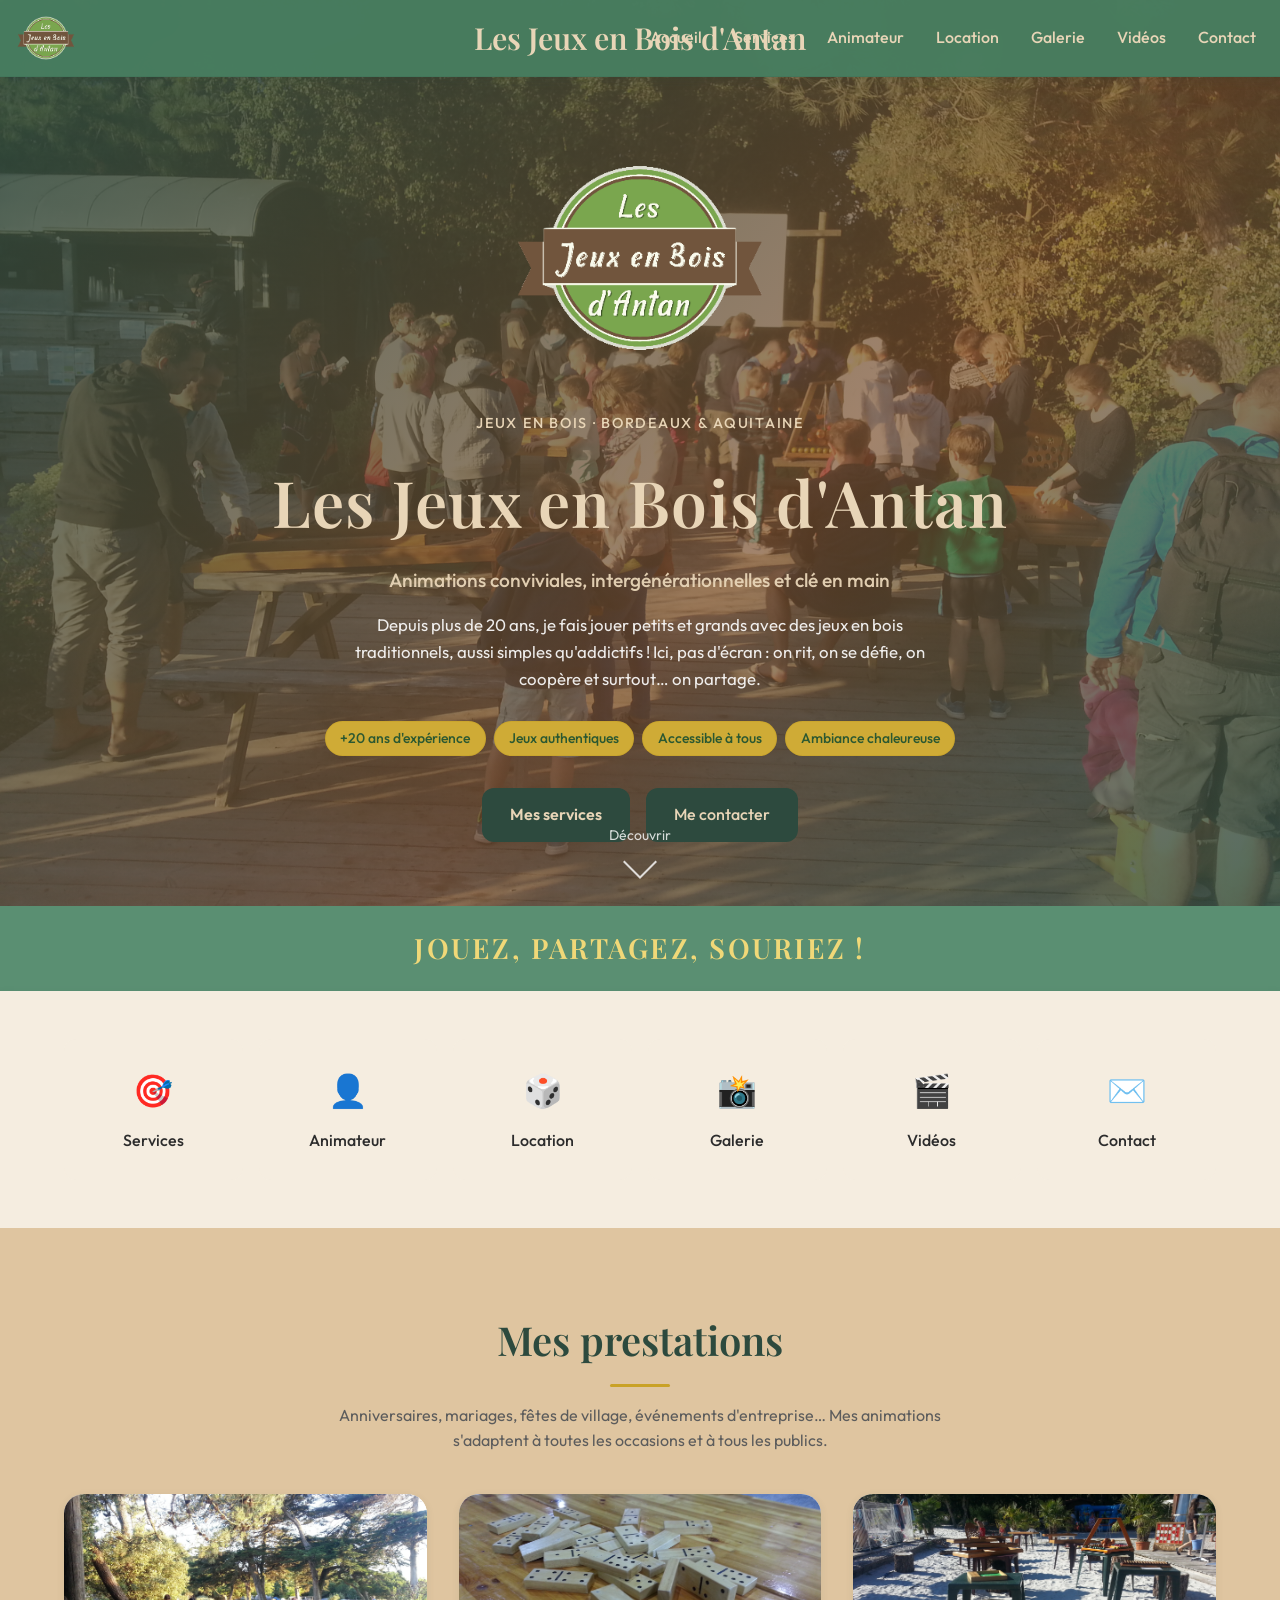
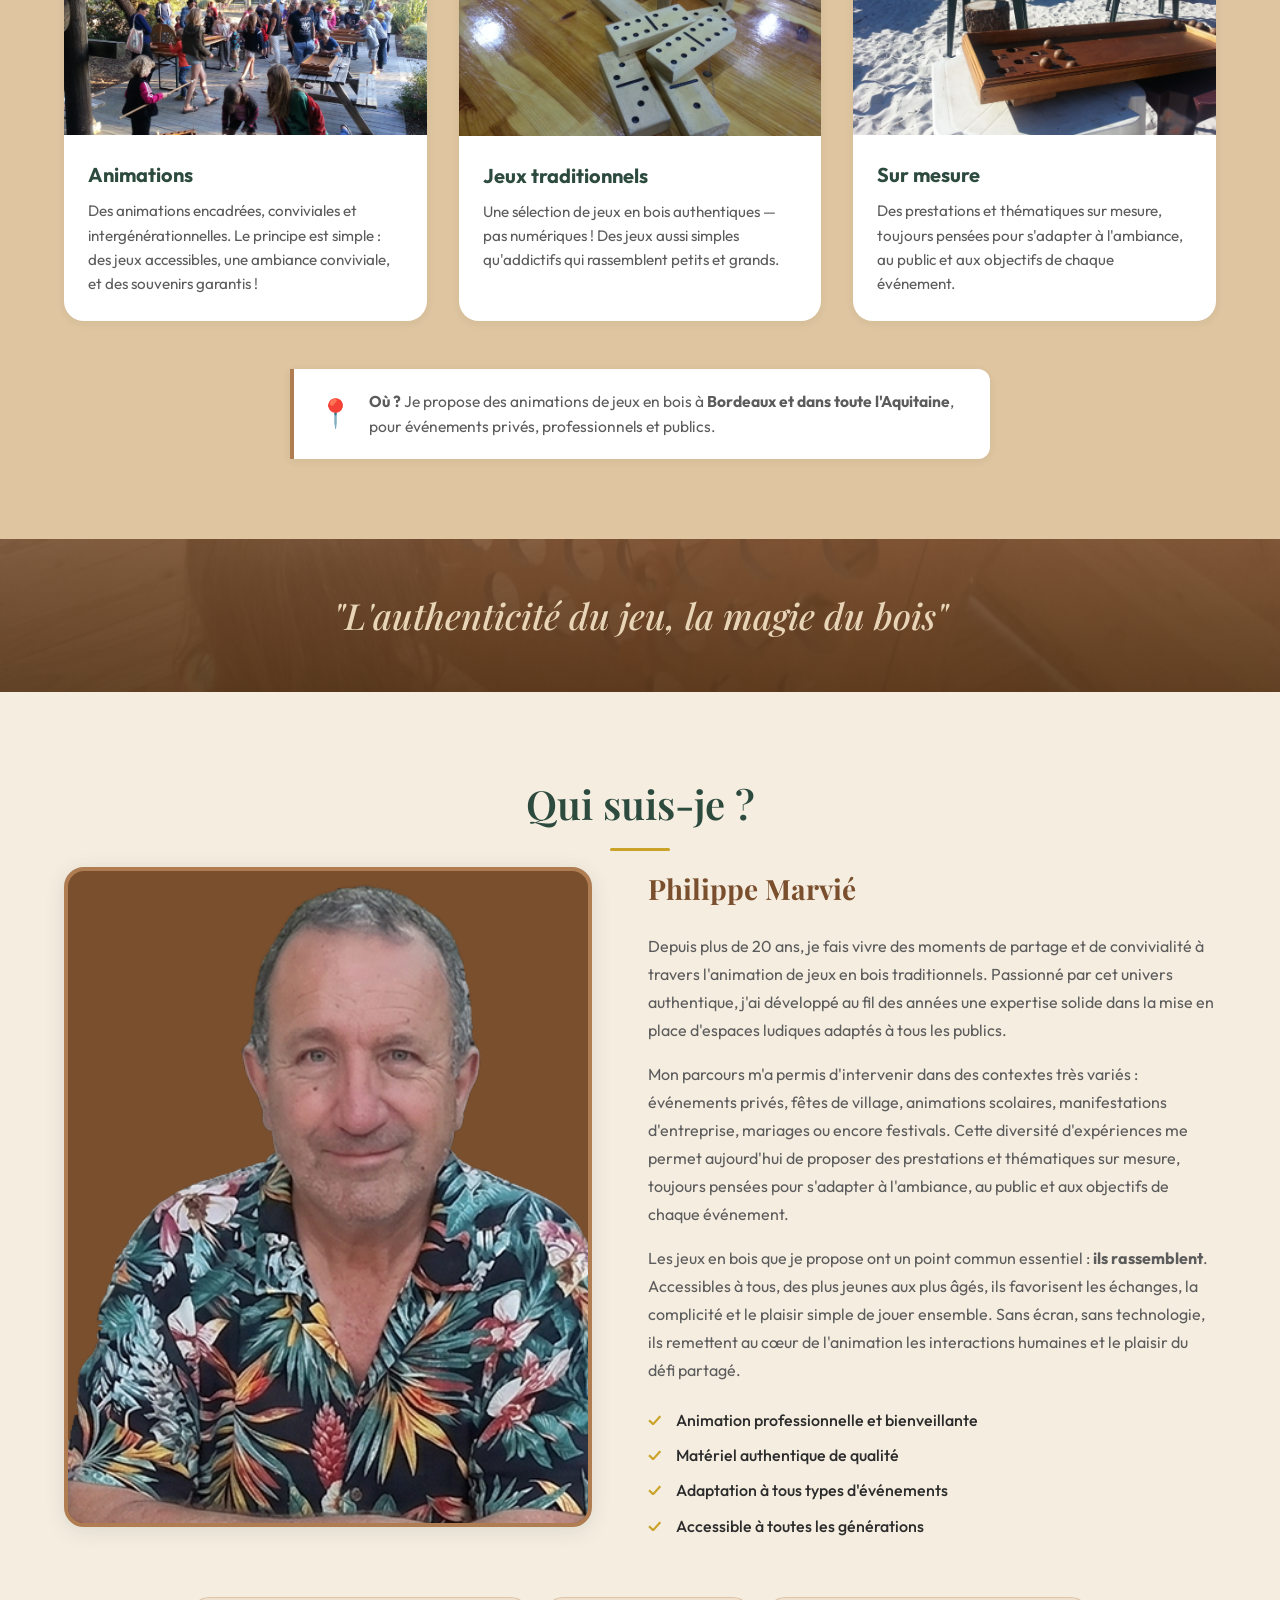
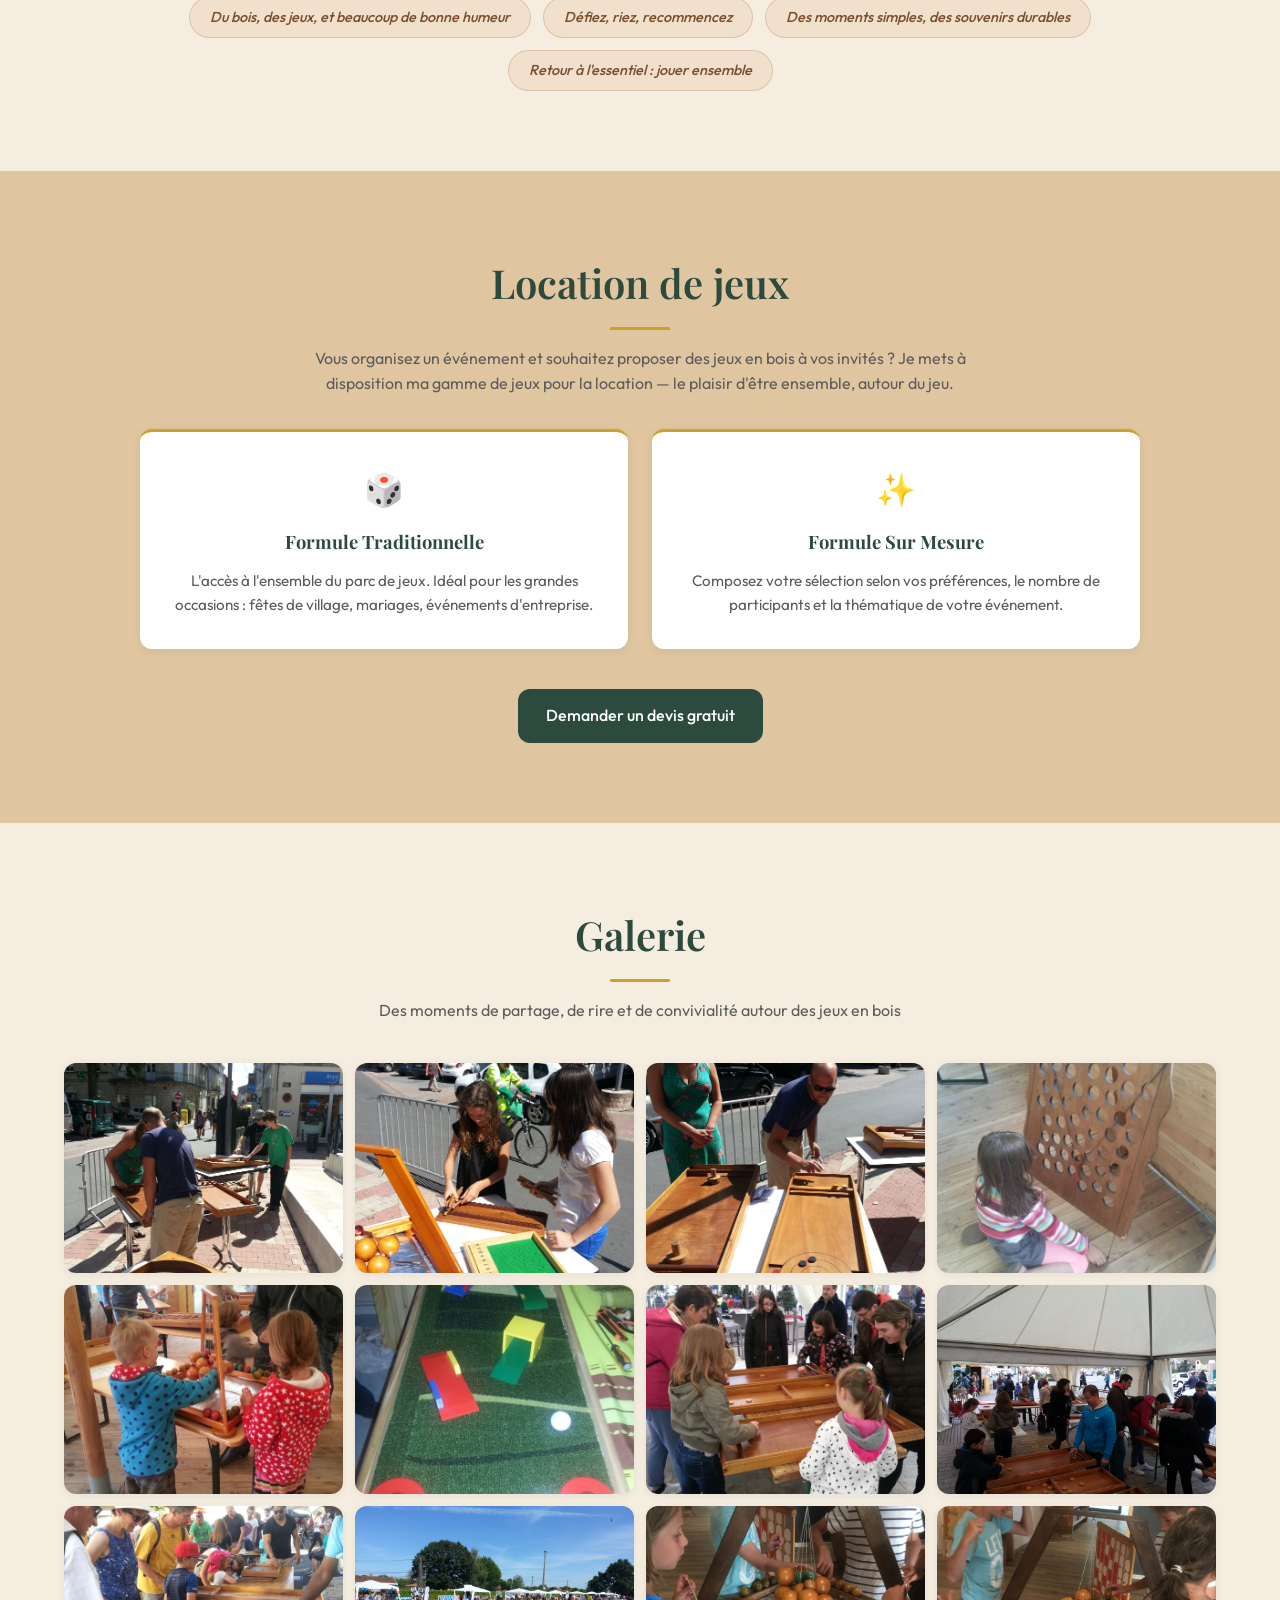
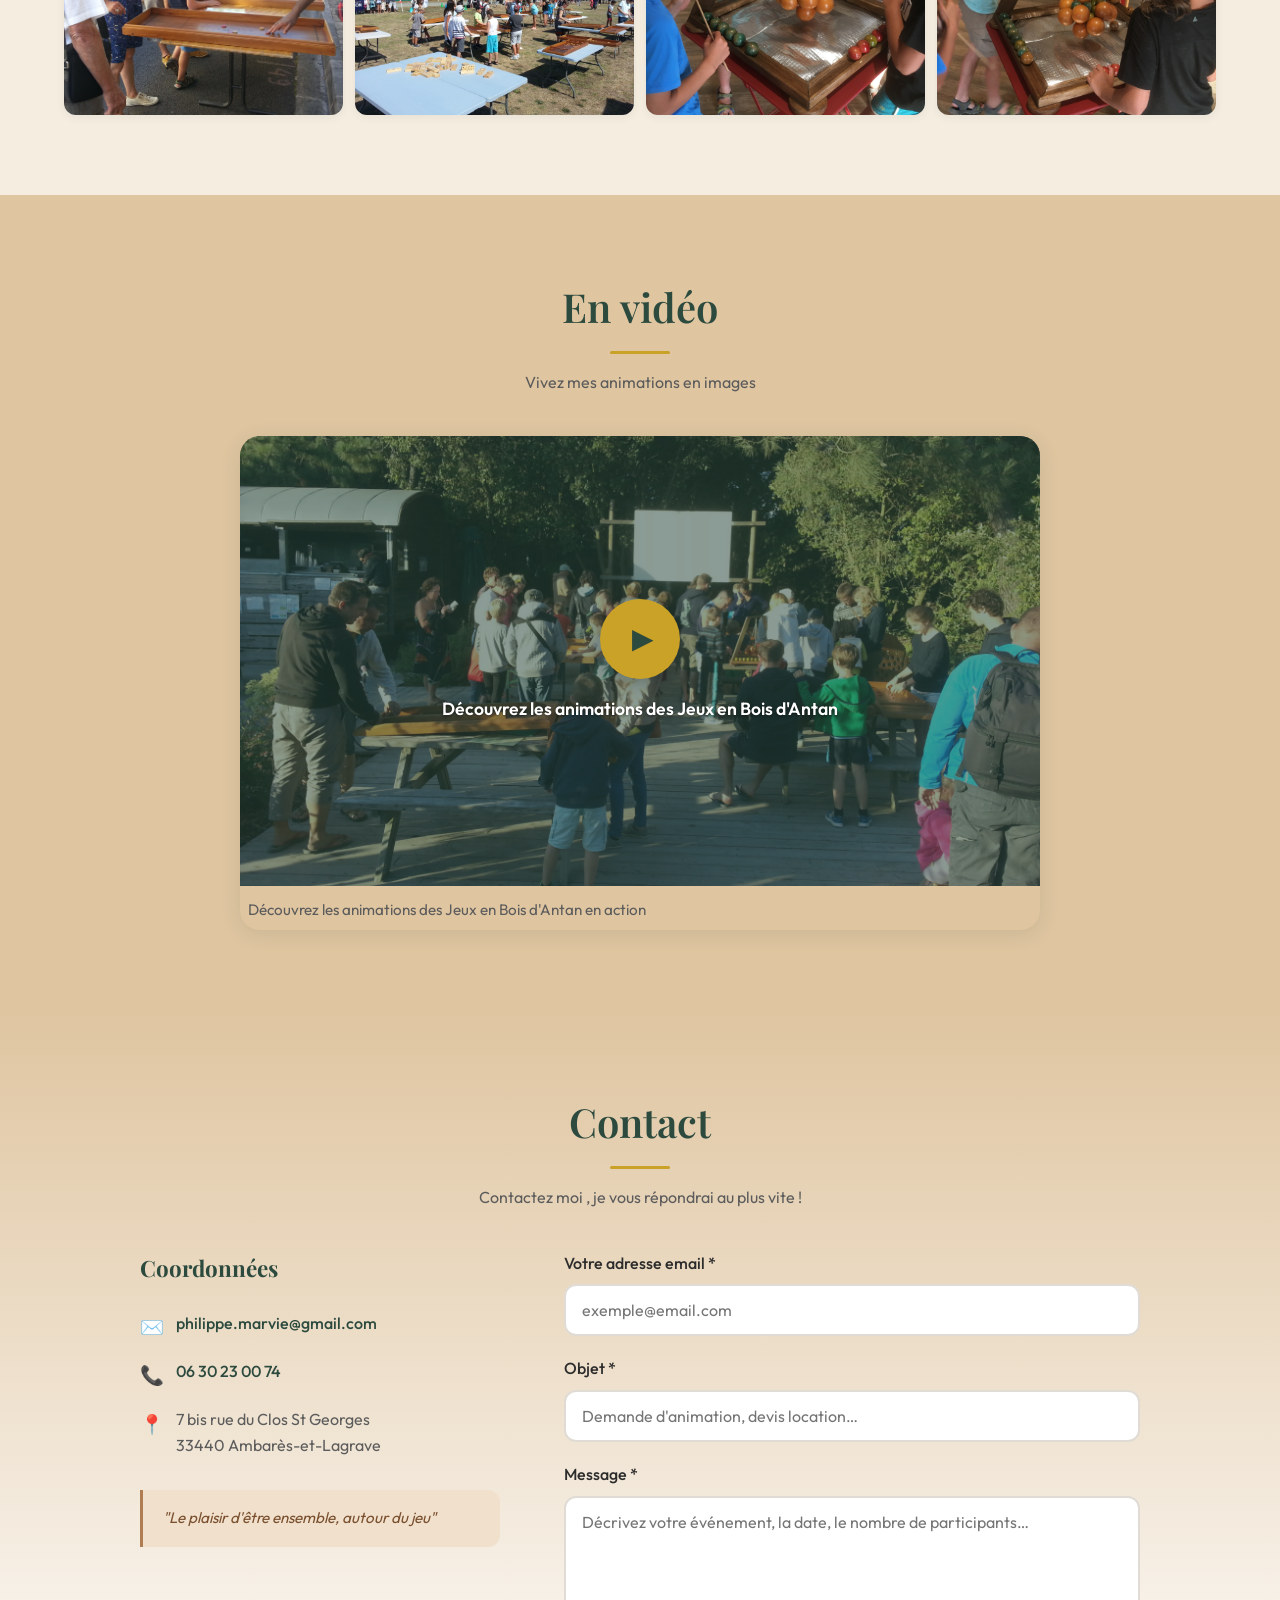
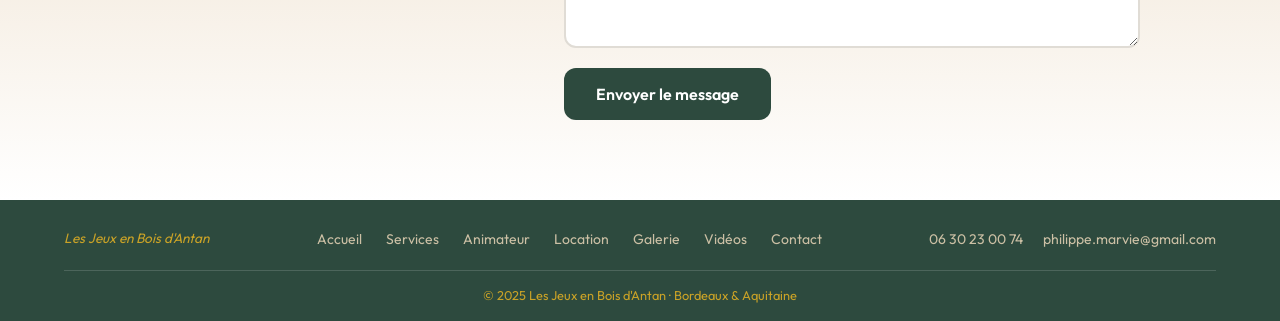
==== index.html @ d6cb4b46 "update lien vidéo YouTube Co-Authored-By: Claude Sonnet 4.6 <noreply@anthropic.com>" ====
<!DOCTYPE html>
<html lang="fr">
<head>
    <meta charset="UTF-8">
    <meta name="viewport" content="width=device-width, initial-scale=1.0">
    <!-- ⚠️ REMPLACER "jeuxdantan.fr" par votre vrai nom de domaine dans tout ce fichier -->
    <title>JEB - Animations & Location Jeux en Bois | Bordeaux & Aquitaine | Philippe Marvié</title>
    <meta name="description" content="Philippe Marvié anime vos événements avec des jeux en bois traditionnels depuis +20 ans. Mariages, fêtes de village, entreprises, anniversaires à Bordeaux, Gironde et toute l'Aquitaine. Devis gratuit.">
    <meta name="keywords" content="jeux en bois bordeaux, animation jeux en bois, location jeux bois mariage, dominos géants bordeaux, animateur jeux gironde, jeux en bois aquitaine, animation intergénérationnelle bordeaux, location jeux bois événement, fête village jeux bois, animation séminaire bordeaux, jeux traditionnels gironde, palets bretons, molkky, jeux plein air bordeaux">
    <meta name="robots" content="index, follow, max-snippet:-1, max-image-preview:large, max-video-preview:-1">
    <meta name="author" content="Philippe Marvié - JEB Les Jeux en Bois d'Antan">
    <meta name="theme-color" content="#2d4a3e">
    <meta name="format-detection" content="telephone=yes">

    <!-- Géolocalisation -->
    <meta name="geo.region" content="FR-33">
    <meta name="geo.placename" content="Bordeaux, Gironde, Nouvelle-Aquitaine">
    <meta name="geo.position" content="44.934;-0.523">
    <meta name="ICBM" content="44.934, -0.523">

    <link rel="canonical" href="https://jeuxdantan.fr/">
    <link rel="icon" href="/assets/logo.png" type="image/png">
    <link rel="apple-touch-icon" href="/assets/logo.png">
    <link rel="stylesheet" href="css/style.css">

    <!-- Open Graph / Facebook -->
    <meta property="og:type" content="website">
    <meta property="og:url" content="https://jeuxdantan.fr/">
    <meta property="og:title" content="JEB - Animations & Location Jeux en Bois | Bordeaux & Aquitaine">
    <meta property="og:description" content="Philippe Marvié anime vos événements avec des jeux en bois traditionnels depuis +20 ans. Convivial, intergénérationnel, clé en main. Bordeaux, Gironde, Aquitaine.">
    <meta property="og:image" content="https://jeuxdantan.fr/assets/og-image.jpg">
    <meta property="og:image:width" content="1200">
    <meta property="og:image:height" content="630">
    <meta property="og:image:alt" content="JEB - Animations de jeux en bois traditionnels à Bordeaux">
    <meta property="og:locale" content="fr_FR">
    <meta property="og:site_name" content="JEB - Les Jeux en Bois d'Antan">

    <!-- Twitter Card -->
    <meta name="twitter:card" content="summary_large_image">
    <meta name="twitter:title" content="JEB - Animations & Location Jeux en Bois | Bordeaux & Aquitaine">
    <meta name="twitter:description" content="Philippe Marvié anime vos événements avec des jeux en bois depuis +20 ans. Bordeaux, Gironde, Aquitaine. Devis gratuit.">
    <meta name="twitter:image" content="https://jeuxdantan.fr/assets/og-image.jpg">

    <!-- Données structurées JSON-LD -->
    <script type="application/ld+json">
    {
      "@context": "https://schema.org",
      "@graph": [
        {
          "@type": ["LocalBusiness", "EntertainmentBusiness"],
          "@id": "https://jeuxdantan.fr/#entreprise",
          "name": "JEB - Les Jeux en Bois d'Antan",
          "alternateName": "Les Jeux en Bois d'Antan",
          "description": "Animations de jeux en bois conviviales, intergénérationnelles et clé en main pour événements privés, publics et professionnels à Bordeaux et en Aquitaine. Plus de 20 ans d'expérience.",
          "url": "https://jeuxdantan.fr",
          "logo": {
            "@type": "ImageObject",
            "url": "https://jeuxdantan.fr/assets/logo.png"
          },
          "image": [
            "https://jeuxdantan.fr/assets/og-image.jpg",
            "https://jeuxdantan.fr/images/Dominos_Geants.jpg",
            "https://jeuxdantan.fr/images/20160713_203846.jpg"
          ],
          "email": "philippe.marvie@gmail.com",
          "telephone": "+33630230074",
          "address": {
            "@type": "PostalAddress",
            "streetAddress": "7 bis rue du Clos St Georges",
            "postalCode": "33440",
            "addressLocality": "Ambarès-et-Lagrave",
            "addressRegion": "Nouvelle-Aquitaine",
            "addressCountry": "FR"
          },
          "geo": {
            "@type": "GeoCoordinates",
            "latitude": 44.934,
            "longitude": -0.523
          },
          "priceRange": "€€",
          "currenciesAccepted": "EUR",
          "paymentAccepted": "Chèque, Virement bancaire, Espèces",
          "openingHoursSpecification": [
            {
              "@type": "OpeningHoursSpecification",
              "dayOfWeek": ["Monday","Tuesday","Wednesday","Thursday","Friday","Saturday","Sunday"],
              "opens": "09:00",
              "closes": "20:00"
            }
          ],
          "areaServed": [
            {"@type": "City", "name": "Bordeaux"},
            {"@type": "City", "name": "Mérignac"},
            {"@type": "City", "name": "Pessac"},
            {"@type": "City", "name": "Mérignac"},
            {"@type": "City", "name": "Libourne"},
            {"@type": "City", "name": "Arcachon"},
            {"@type": "City", "name": "Bayonne"},
            {"@type": "City", "name": "Pau"},
            {"@type": "AdministrativeArea", "name": "Gironde"},
            {"@type": "AdministrativeArea", "name": "Nouvelle-Aquitaine"}
          ],
          "hasOfferCatalog": {
            "@type": "OfferCatalog",
            "name": "Services JEB - Animations & Location Jeux en Bois",
            "itemListElement": [
              {
                "@type": "Offer",
                "itemOffered": {
                  "@type": "Service",
                  "name": "Animation jeux en bois",
                  "description": "Animation encadrée par Philippe Marvié pour mariages, fêtes de village, événements d'entreprise, anniversaires et festivals à Bordeaux et en Aquitaine.",
                  "provider": {"@id": "https://jeuxdantan.fr/#entreprise"},
                  "areaServed": "Bordeaux et Aquitaine",
                  "serviceType": "Animation événementielle"
                }
              },
              {
                "@type": "Offer",
                "itemOffered": {
                  "@type": "Service",
                  "name": "Location jeux en bois",
                  "description": "Location de jeux en bois traditionnels (dominos géants, palets, molkky…) pour vos événements. Formule traditionnelle et sur mesure disponibles.",
                  "provider": {"@id": "https://jeuxdantan.fr/#entreprise"},
                  "areaServed": "Bordeaux et Aquitaine",
                  "serviceType": "Location de matériel"
                }
              }
            ]
          },
          "founder": {"@id": "https://jeuxdantan.fr/#philippe"}
        },
        {
          "@type": "Person",
          "@id": "https://jeuxdantan.fr/#philippe",
          "name": "Philippe Marvié",
          "jobTitle": "Animateur de jeux en bois traditionnels",
          "description": "Passionné de jeux en bois traditionnels depuis plus de 20 ans, Philippe Marvié intervient à Bordeaux et en Aquitaine pour animer tous types d'événements.",
          "image": "https://jeuxdantan.fr/assets/moi.png",
          "email": "philippe.marvie@gmail.com",
          "telephone": "+33630230074",
          "worksFor": {"@id": "https://jeuxdantan.fr/#entreprise"},
          "address": {
            "@type": "PostalAddress",
            "addressLocality": "Ambarès-et-Lagrave",
            "postalCode": "33440",
            "addressRegion": "Nouvelle-Aquitaine",
            "addressCountry": "FR"
          }
        },
        {
          "@type": "WebSite",
          "@id": "https://jeuxdantan.fr/#site",
          "url": "https://jeuxdantan.fr",
          "name": "JEB - Les Jeux en Bois d'Antan",
          "description": "Animations et location de jeux en bois pour vos événements à Bordeaux et en Aquitaine",
          "inLanguage": "fr-FR",
          "publisher": {"@id": "https://jeuxdantan.fr/#entreprise"}
        }
      ]
    }
    </script>

    <link rel="preconnect" href="https://fonts.googleapis.com">
    <link rel="preconnect" href="https://fonts.gstatic.com" crossorigin>
    <link href="https://fonts.googleapis.com/css2?family=Outfit:wght@300;400;500;600;700&family=Playfair+Display:wght@500;600&display=swap" rel="stylesheet">
</head>
<body>
    <!-- Header -->
    <header class="header">
        <div class="header-inner">
            <a href="#" class="logo">
                <img src="assets/logo.png" alt="JEB - Les Jeux en Bois d'Antan" onerror="this.style.display='none'; this.nextElementSibling.style.display='block';">
                <span class="logo-text">JEB</span>
            </a>
            <span class="header-title">Les Jeux en Bois d'Antan</span>
            <nav class="nav" aria-label="Navigation principale">
                <button class="nav-toggle" aria-expanded="false" aria-controls="nav-menu">
                    <span></span><span></span><span></span>
                </button>
                <ul id="nav-menu" class="nav-menu">
                    <li><a href="#accueil">Accueil</a></li>
                    <li><a href="#services">Services</a></li>
                    <li><a href="#animateur">Animateur</a></li>
                    <li><a href="#location">Location</a></li>
                    <li><a href="#galerie">Galerie</a></li>
                    <li><a href="#videos">Vidéos</a></li>
                    <li><a href="#contact">Contact</a></li>
                </ul>
            </nav>
        </div>
    </header>

    <main>
        <!-- Hero -->
        <section id="accueil" class="hero">
            <div class="hero-bg" style="background-image: url('images/20160713_203846.jpg');"></div>
            <div class="hero-content">
                <img src="assets/logo.png" alt="Logo Les Jeux en Bois d'Antan" class="hero-logo">
                <p class="hero-label">Jeux en Bois · Bordeaux &amp; Aquitaine</p>
                <h1>Les Jeux en Bois d'Antan</h1>
                <p class="hero-tagline">Animations conviviales, intergénérationnelles et clé en main</p>
                <p class="hero-desc">Depuis plus de 20 ans, je fais jouer petits et grands avec des jeux en bois traditionnels, aussi simples qu'addictifs ! Ici, pas d'écran : on rit, on se défie, on coopère et surtout… on partage.</p>
                <div class="hero-badges">
                    <span class="badge">+20 ans d'expérience</span>
                    <span class="badge">Jeux authentiques</span>
                    <span class="badge">Accessible à tous</span>
                    <span class="badge">Ambiance chaleureuse</span>
                </div>
                <div class="hero-cta">
                    <a href="#services" class="btn btn-primary">Mes services</a>
                    <a href="#contact" class="btn btn-secondary">Me contacter</a>
                </div>
            </div>
            <div class="scroll-indicator">
                <span>Découvrir</span>
                <div class="scroll-arrow"></div>
            </div>
        </section>

        <!-- Slogan banner -->
        <div class="slogan-banner">
            <div class="container">
                <p class="slogan-main">JOUEZ, PARTAGEZ, SOURIEZ !</p>
            </div>
        </div>

        <!-- Navigation rapide -->
        <nav class="quick-nav" aria-label="Navigation rapide">
            <div class="container">
                <h2 class="visually-hidden">Accès rapide</h2>
                <div class="quick-nav-grid">
                    <a href="#services" class="quick-nav-card">
                        <span class="quick-nav-icon">🎯</span>
                        <span>Services</span>
                    </a>
                    <a href="#animateur" class="quick-nav-card">
                        <span class="quick-nav-icon">👤</span>
                        <span>Animateur</span>
                    </a>
                    <a href="#location" class="quick-nav-card">
                        <span class="quick-nav-icon">🎲</span>
                        <span>Location</span>
                    </a>
                    <a href="#galerie" class="quick-nav-card">
                        <span class="quick-nav-icon">📸</span>
                        <span>Galerie</span>
                    </a>
                    <a href="#videos" class="quick-nav-card">
                        <span class="quick-nav-icon">🎬</span>
                        <span>Vidéos</span>
                    </a>
                    <a href="#contact" class="quick-nav-card">
                        <span class="quick-nav-icon">✉️</span>
                        <span>Contact</span>
                    </a>
                </div>
            </div>
        </nav>

        <!-- Services -->
        <section id="services" class="section section-alt">
            <div class="container">
                <h2 class="section-title">Mes prestations</h2>
                <p class="section-desc">Anniversaires, mariages, fêtes de village, événements d'entreprise… Mes animations s'adaptent à toutes les occasions et à tous les publics.</p>
                <div class="services-grid">
                    <article class="service-card">
                        <div class="service-image">
                            <img src="images/20160713_211319.jpg" alt="Animation jeux en bois">
                        </div>
                        <div class="service-content">
                            <h3>Animations</h3>
                            <p>Des animations encadrées, conviviales et intergénérationnelles. Le principe est simple : des jeux accessibles, une ambiance conviviale, et des souvenirs garantis !</p>
                        </div>
                    </article>
                    <article class="service-card">
                        <div class="service-image">
                            <img src="images/Dominos_Geants.jpg" alt="Jeux en bois traditionnels">
                        </div>
                        <div class="service-content">
                            <h3>Jeux traditionnels</h3>
                            <p>Une sélection de jeux en bois authentiques — pas numériques ! Des jeux aussi simples qu'addictifs qui rassemblent petits et grands.</p>
                        </div>
                    </article>
                    <article class="service-card">
                        <div class="service-image">
                            <img src="images/20130815_181607.jpg" alt="Événements sur mesure">
                        </div>
                        <div class="service-content">
                            <h3>Sur mesure</h3>
                            <p>Des prestations et thématiques sur mesure, toujours pensées pour s'adapter à l'ambiance, au public et aux objectifs de chaque événement.</p>
                        </div>
                    </article>
                </div>

                <!-- Zone géographique -->
                <div class="geo-block">
                    <span class="geo-icon">📍</span>
                    <p><strong>Où ?</strong> Je propose des animations de jeux en bois à <strong>Bordeaux et dans toute l'Aquitaine</strong>, pour événements privés, professionnels et publics.</p>
                </div>
            </div>
        </section>

        <!-- Slogan intermédiaire -->
        <div class="slogan-strip wood-bg">
            <div class="container">
                <blockquote class="slogan-quote">"L'authenticité du jeu, la magie du bois"</blockquote>
            </div>
        </div>

        <!-- Animateur -->
        <section id="animateur" class="section">
            <div class="container">
                <h2 class="section-title">Qui suis-je ?</h2>
                <div class="animateur-grid">
                    <div class="animateur-image">
                        <img src="assets/moi.png" alt="Philippe Marvié, animateur de jeux en bois">
                    </div>
                    <div class="animateur-content">
                        <h3>Philippe Marvié</h3>
                        <p>Depuis plus de 20 ans, je fais vivre des moments de partage et de convivialité à travers l'animation de jeux en bois traditionnels. Passionné par cet univers authentique, j'ai développé au fil des années une expertise solide dans la mise en place d'espaces ludiques adaptés à tous les publics.</p>
                        <p>Mon parcours m'a permis d'intervenir dans des contextes très variés : événements privés, fêtes de village, animations scolaires, manifestations d'entreprise, mariages ou encore festivals. Cette diversité d'expériences me permet aujourd'hui de proposer des prestations et thématiques sur mesure, toujours pensées pour s'adapter à l'ambiance, au public et aux objectifs de chaque événement.</p>
                        <p>Les jeux en bois que je propose ont un point commun essentiel : <strong>ils rassemblent</strong>. Accessibles à tous, des plus jeunes aux plus âgés, ils favorisent les échanges, la complicité et le plaisir simple de jouer ensemble. Sans écran, sans technologie, ils remettent au cœur de l'animation les interactions humaines et le plaisir du défi partagé.</p>
                        <ul class="animateur-points">
                            <li>Animation professionnelle et bienveillante</li>
                            <li>Matériel authentique de qualité</li>
                            <li>Adaptation à tous types d'événements</li>
                            <li>Accessible à toutes les générations</li>
                        </ul>
                    </div>
                </div>

                <!-- Slogans -->
                <div class="slogans-row">
                    <div class="slogan-pill">Du bois, des jeux, et beaucoup de bonne humeur</div>
                    <div class="slogan-pill">Défiez, riez, recommencez</div>
                    <div class="slogan-pill">Des moments simples, des souvenirs durables</div>
                    <div class="slogan-pill">Retour à l'essentiel : jouer ensemble</div>
                </div>
            </div>
        </section>

        <!-- Location -->
        <section id="location" class="section section-alt">
            <div class="container">
                <h2 class="section-title">Location de jeux</h2>
                <p class="location-intro">Vous organisez un événement et souhaitez proposer des jeux en bois à vos invités ? Je mets à disposition ma gamme de jeux pour la location — le plaisir d'être ensemble, autour du jeu.</p>
                <div class="location-grid">
                    <div class="location-card">
                        <div class="location-card-icon">🎲</div>
                        <h4>Formule Traditionnelle</h4>
                        <p>L'accès à l'ensemble du parc de jeux. Idéal pour les grandes occasions : fêtes de village, mariages, événements d'entreprise.</p>
                    </div>
                    <div class="location-card">
                        <div class="location-card-icon">✨</div>
                        <h4>Formule Sur Mesure</h4>
                        <p>Composez votre sélection selon vos préférences, le nombre de participants et la thématique de votre événement.</p>
                    </div>
                </div>
                <p class="location-cta"><a href="#contact" class="btn btn-primary">Demander un devis gratuit</a></p>
            </div>
        </section>

        <!-- Galerie -->
        <section id="galerie" class="section">
            <div class="container">
                <h2 class="section-title">Galerie</h2>
                <p class="section-desc">Des moments de partage, de rire et de convivialité autour des jeux en bois</p>
                <div class="gallery-grid">
                    <div class="gallery-item"><img src="images/20130809_120025.jpg" alt="Animation jeux en bois traditionnels en Aquitaine" loading="lazy"></div>
                    <div class="gallery-item"><img src="images/20130809_120029.jpg" alt="Jeux en bois lors d'un événement à Bordeaux" loading="lazy"></div>
                    <div class="gallery-item"><img src="images/20130809_120303.jpg" alt="Jeux traditionnels en bois - dominos géants et palets" loading="lazy"></div>
                    <div class="gallery-item"><img src="images/20140708_212617.jpg" alt="Animation conviviale jeux en bois fête de village" loading="lazy"></div>
                    <div class="gallery-item"><img src="images/20140708_212636.jpg" alt="Jeux en bois en plein air - événement Gironde" loading="lazy"></div>
                    <div class="gallery-item"><img src="images/20141126_173731.jpg" alt="Événement jeux en bois intergénérationnel" loading="lazy"></div>
                    <div class="gallery-item"><img src="images/20151220_145157.jpg" alt="Jeux intergénérationnels en bois - enfants et adultes" loading="lazy"></div>
                    <div class="gallery-item"><img src="images/20151220_145627.jpg" alt="Ambiance chaleureuse jeux en bois en famille" loading="lazy"></div>
                    <div class="gallery-item"><img src="images/20160716_172546.jpg" alt="Animations festives jeux en bois mariage Bordeaux" loading="lazy"></div>
                    <div class="gallery-item"><img src="images/20160903_153211.jpg" alt="Jeux de plein air en bois - animation Aquitaine" loading="lazy"></div>
                    <div class="gallery-item"><img src="images/IMG_1020.JPG" alt="Jeux en bois anciens et authentiques - collection Philippe Marvié" loading="lazy"></div>
                    <div class="gallery-item"><img src="images/IMG_1024.JPG" alt="Moment de jeu convivial autour des jeux en bois" loading="lazy"></div>
                </div>
            </div>
        </section>

        <!-- Vidéos -->
        <section id="videos" class="section section-alt">
            <div class="container">
                <h2 class="section-title">En vidéo</h2>
                <p class="section-desc">Vivez mes animations en images</p>
                <div class="videos-grid">
                    <div class="video-wrapper">
                        <div class="video-placeholder" data-video-src="https://www.youtube.com/watch?v=FrMoo0jQrrU" data-video-title="JEB - Animations de jeux en bois">
                            <div class="video-overlay">
                                <span class="play-icon">▶</span>
                                <p>Découvrez les animations des Jeux en Bois d'Antan</p>
                            </div>
                            <img src="https://img.youtube.com/vi/FrMoo0jQrrU/maxresdefault.jpg" alt="Vidéo JEB - Animations jeux en bois" onerror="this.src='images/20160713_203846.jpg'">
                        </div>
                        <p class="video-caption">Découvrez les animations des Jeux en Bois d'Antan en action</p>
                    </div>
                </div>
            </div>
        </section>


        <!-- Contact -->
        <section id="contact" class="section contact-section">
            <div class="container">
                <h2 class="section-title">Contact</h2>
                <p class="section-desc"> Contactez moi , je vous répondrai au plus vite ! </p>

                <div class="contact-layout">
                    <!-- Coordonnées -->
                    <div class="contact-info">
                        <h3>Coordonnées</h3>
                        <ul class="contact-details">
                            <li>
                                <span class="contact-icon">✉️</span>
                                <a href="mailto:philippe.marvie@gmail.com">philippe.marvie@gmail.com</a>
                            </li>
                            <li>
                                <span class="contact-icon">📞</span>
                                <a href="tel:+33630230074">06 30 23 00 74</a>
                            </li>
                            <li>
                                <span class="contact-icon">📍</span>
                                <address>7 bis rue du Clos St Georges<br>33440 Ambarès-et-Lagrave</address>
                            </li>
                        </ul>
                        <div class="contact-slogan">
                            <p>"Le plaisir d'être ensemble, autour du jeu"</p>
                        </div>
                    </div>

                    <!-- Formulaire -->
                    <div class="contact-form-wrap">
                        <form class="contact-form" action="contact.php" method="POST">
                            <div class="form-group">
                                <label for="email">Votre adresse email *</label>
                                <input type="email" id="email" name="email" required placeholder="exemple@email.com">
                            </div>
                            <div class="form-group">
                                <label for="subject">Objet *</label>
                                <input type="text" id="subject" name="subject" required placeholder="Demande d'animation, devis location…">
                            </div>
                            <div class="form-group">
                                <label for="message">Message *</label>
                                <textarea id="message" name="message" rows="6" required placeholder="Décrivez votre événement, la date, le nombre de participants…"></textarea>
                            </div>
                            <button type="submit" class="btn btn-primary btn-submit">Envoyer le message</button>
                        </form>
                    </div>
                </div>
            </div>
        </section>
    </main>

    <!-- Footer -->
    <footer class="footer">
        <div class="container">
            <div class="footer-main">
                <!-- Brand -->
                <div class="footer-brand">
                    <span class="footer-sub">Les Jeux en Bois d'Antan</span>
                </div>
                <!-- Navigation horizontale -->
                <nav class="footer-nav" aria-label="Navigation footer">
                    <a href="#accueil">Accueil</a>
                    <a href="#services">Services</a>
                    <a href="#animateur">Animateur</a>
                    <a href="#location">Location</a>
                    <a href="#galerie">Galerie</a>
                    <a href="#videos">Vidéos</a>
                    <a href="#contact">Contact</a>
                </nav>
                <!-- Contact + réseaux -->
                <div class="footer-right">
                    <a href="tel:+33630230074">06 30 23 00 74</a>
                    <a href="mailto:philippe.marvie@gmail.com">philippe.marvie@gmail.com</a>
                </div>
            </div>
            <div class="footer-bottom">
                <p>&copy; 2025 Les Jeux en Bois d'Antan · Bordeaux &amp; Aquitaine</p>
            </div>
        </div>
    </footer>

    <!-- Popup vidéo -->
    <div id="video-popup" class="video-popup" aria-hidden="true">
        <div class="video-popup-backdrop"></div>
        <div class="video-popup-content">
            <button class="video-popup-close" aria-label="Fermer">&times;</button>
            <div class="video-popup-media"></div>
            <p class="video-popup-title"></p>
        </div>
    </div>

    <script src="js/main.js"></script>
</body>
</html>
---- css/style.css ----
/* ===== Variables & Reset ===== */
:root {
  --color-primary: #2d4a3e;
  --color-primary-light: #3d6b5a;
  --color-accent: #c9a227;
  --color-accent-light: #e8d5b7;
  --color-wood: #7a4f2e;
  --color-wood-light: #b07d52;
  --color-wood-pale: #f0e0cc;
  --color-bg: #f5ede0;
  --color-bg-alt: #dfc5a0;
  --color-text: #2c2c2c;
  --color-text-muted: #5c5c5c;
  --font-main: 'Outfit', sans-serif;
  --font-display: 'Playfair Display', serif;
  --shadow-sm: 0 2px 8px rgba(45, 74, 62, 0.08);
  --shadow-md: 0 4px 20px rgba(45, 74, 62, 0.12);
  --shadow-lg: 0 8px 40px rgba(45, 74, 62, 0.15);
  --radius: 12px;
  --radius-lg: 20px;
  --transition: 0.3s ease;
}

*, *::before, *::after {
  box-sizing: border-box;
  margin: 0;
  padding: 0;
}

html {
  scroll-behavior: smooth;
}

body {
  font-family: var(--font-main);
  font-size: 1rem;
  line-height: 1.6;
  color: var(--color-text);
  background: var(--color-bg);
  overflow-x: hidden;
}

img {
  max-width: 100%;
  height: auto;
  display: block;
}

a {
  color: inherit;
  text-decoration: none;
  transition: color var(--transition), opacity var(--transition);
}

ul {
  list-style: none;
}

address {
  font-style: normal;
}

.visually-hidden {
  position: absolute;
  width: 1px;
  height: 1px;
  padding: 0;
  margin: -1px;
  overflow: hidden;
  clip: rect(0, 0, 0, 0);
  border: 0;
}

.container {
  width: 100%;
  max-width: 1200px;
  margin: 0 auto;
  padding: 0 1.5rem;
}

/* ===== Buttons ===== */
.btn {
  display: inline-flex;
  align-items: center;
  justify-content: center;
  padding: 0.875rem 1.75rem;
  font-family: var(--font-main);
  font-size: 1rem;
  font-weight: 500;
  border-radius: var(--radius);
  border: none;
  cursor: pointer;
  transition: all var(--transition);
}

.btn-primary {
  background: var(--color-primary);
  color: white;
}

.btn-primary:hover {
  background: var(--color-primary-light);
  transform: translateY(-2px);
  box-shadow: var(--shadow-md);
}

.btn-secondary {
  background: var(--color-primary);
  color: white;
}

.btn-secondary:hover {
  background: var(--color-primary);
  color: white;
}

/* ===== Header ===== */
.header {
  position: fixed;
  top: 0;
  left: 0;
  right: 0;
  z-index: 1000;
  background: rgba(72, 125, 95, 0.97);
  backdrop-filter: blur(12px);
  box-shadow: 0 2px 12px rgba(45, 74, 62, 0.12);
  border-bottom: 1px solid rgba(45, 74, 62, 0.1);
}

.header-inner {
  display: flex;
  align-items: center;
  justify-content: space-between;
  padding: 0.5rem 1.5rem 0.5rem 1rem;
}

.logo {
  display: flex;
  align-items: center;
  gap: 0.5rem;
}

.header-title {
  position: absolute;
  left: 50%;
  transform: translateX(-50%);
  font-family: var(--font-display);
  font-size: 1.9rem;
  font-weight: 600;
  color: var(--color-accent-light);
  white-space: nowrap;
}

.logo img {
  height: 60px;
  width: auto;
}

.logo .logo-text {
  display: none;
}

.logo-text {
  font-family: var(--font-display);
  font-size: 1.75rem;
  font-weight: 600;
  color: #4a2c0e;
}

/* Navigation */
.nav-toggle {
  display: none;
  flex-direction: column;
  gap: 5px;
  background: none;
  border: none;
  cursor: pointer;
  padding: 0.5rem;
}

.nav-toggle span {
  width: 24px;
  height: 2px;
  background: var(--color-primary);
  transition: var(--transition);
}

.nav-menu {
  display: flex;
  gap: 2rem;
}

.nav-menu a {
  font-weight: 500;
  color: var(--color-accent-light);
  position: relative;
}

.nav-menu a::after {
  content: '';
  position: absolute;
  bottom: -4px;
  left: 0;
  width: 0;
  height: 2px;
  background: var(--color-accent);
  transition: width var(--transition);
}

.nav-menu a:hover::after {
  width: 100%;
}


/* ===== Hero ===== */
.hero {
  position: relative;
  min-height: 100vh;
  display: flex;
  flex-direction: column;
  justify-content: center;
  align-items: center;
  text-align: center;
  padding: 8rem 1.5rem 4rem;
  overflow: hidden;
}

.hero-bg {
  position: absolute;
  inset: 0;
  background-size: cover;
  background-position: center;
  background-repeat: no-repeat;
  z-index: -1;
}

.hero-bg::after {
  content: '';
  position: absolute;
  inset: 0;
  background: linear-gradient(
    135deg,
    rgba(45, 74, 62, 0.88) 0%,
    rgba(122, 79, 46, 0.7) 60%,
    rgba(45, 74, 62, 0.82) 100%
  );
}

.hero-content {
  max-width: 750px;
  position: relative;
}

.hero-logo {
  height: 260px;
  width: auto;
  margin: 0 auto 1.5rem;
  display: block;
}

.hero-label {
  font-size: 0.9rem;
  font-weight: 500;
  letter-spacing: 0.12em;
  text-transform: uppercase;
  color: var(--color-accent-light);
  margin-bottom: 1rem;
}

.hero h1 {
  font-family: var(--font-display);
  font-size: clamp(2.5rem, 6vw, 4rem);
  font-weight: 600;
  color: var(--color-accent-light);
  margin-bottom: 0.75rem;
  letter-spacing: 0.02em;
}

.hero-tagline {
  font-size: 1.2rem;
  color: rgba(232, 213, 183, 0.95);
  margin-bottom: 1rem;
  font-weight: 500;
}

.hero-desc {
  color: rgba(255, 255, 255, 0.9);
  margin-bottom: 1.75rem;
  font-size: 1.05rem;
  max-width: 620px;
  margin-left: auto;
  margin-right: auto;
}

.hero-badges {
  display: flex;
  flex-wrap: wrap;
  gap: 0.5rem;
  justify-content: center;
  margin-bottom: 2rem;
}

.badge {
  background: rgb(207, 171, 54);
  border: 1px solid rgba(201, 162, 39, 0.6);
  color: rgb(43, 88, 49);
  padding: 0.35rem 0.9rem;
  border-radius: 50px;
  font-size: 0.875rem;
  font-weight: 500;
}

.hero-cta {
  display: flex;
  gap: 1rem;
  justify-content: center;
  flex-wrap: wrap;
}

.hero-cta .btn-primary {
  background: var(--color-primary);
  color: var(--color-accent-light);
  font-weight: 600;
}

.hero-cta .btn-primary:hover {
  background: var(--color-accent-light);
  color: var(--color-primary);
}

.hero-cta .btn-secondary {
  border-color: var(--color-accent-light);
  color: var(--color-accent-light);
}

.hero-cta .btn-secondary:hover {
  background: var(--color-accent-light);
  color: var(--color-primary);
}

.scroll-indicator {
  position: absolute;
  bottom: 2rem;
  left: 50%;
  transform: translateX(-50%);
  display: flex;
  flex-direction: column;
  align-items: center;
  gap: 0.5rem;
  color: rgba(255, 255, 255, 0.8);
  font-size: 0.875rem;
  animation: bounce 2s infinite;
}

.scroll-arrow {
  width: 24px;
  height: 24px;
  border-right: 2px solid currentColor;
  border-bottom: 2px solid currentColor;
  transform: rotate(45deg);
  margin-top: -4px;
}

@keyframes bounce {
  0%, 100% { transform: translateX(-50%) translateY(0); }
  50% { transform: translateX(-50%) translateY(8px); }
}

/* ===== Slogan Banner ===== */
.slogan-banner {
  background: #5a8f72;
  padding: 1.25rem 0;
  text-align: center;
}

.slogan-main {
  font-family: var(--font-display);
  font-size: clamp(1.25rem, 3vw, 1.75rem);
  color: #f0d878;
  letter-spacing: 0.08em;
  font-weight: 600;
}

/* ===== Quick Nav ===== */
.quick-nav {
  padding: 3rem 0;
  background: var(--color-bg);
  box-shadow: var(--shadow-sm);
}

.quick-nav-grid {
  display: grid;
  grid-template-columns: repeat(auto-fit, minmax(140px, 1fr));
  gap: 1rem;
}

.quick-nav-card {
  display: flex;
  flex-direction: column;
  align-items: center;
  gap: 0.75rem;
  padding: 1.5rem 1rem;
  background: var(--color-bg);
  border-radius: var(--radius);
  font-weight: 500;
  color: var(--color-text);
  transition: all var(--transition);
  border: 2px solid transparent;
}

.quick-nav-card:hover {
  background: var(--color-primary);
  color: white;
  transform: translateY(-4px);
  box-shadow: var(--shadow-md);
}

.quick-nav-icon {
  font-size: 2rem;
}

/* ===== Sections ===== */
.section {
  padding: 5rem 0;
}

.section-alt {
  background: var(--color-bg-alt);
}

.section-title {
  font-family: var(--font-display);
  font-size: clamp(1.75rem, 4vw, 2.5rem);
  font-weight: 600;
  color: var(--color-primary);
  text-align: center;
  margin-bottom: 1rem;
}

.section-title::after {
  content: '';
  display: block;
  width: 60px;
  height: 3px;
  background: var(--color-accent);
  margin: 0.75rem auto 0;
  border-radius: 2px;
}

.section-desc {
  text-align: center;
  color: var(--color-text-muted);
  margin-bottom: 2.5rem;
  max-width: 620px;
  margin-left: auto;
  margin-right: auto;
}

/* ===== Services ===== */
.services-grid {
  display: grid;
  grid-template-columns: repeat(auto-fit, minmax(300px, 1fr));
  gap: 2rem;
  margin-bottom: 3rem;
}

.service-card {
  background: white;
  border-radius: var(--radius-lg);
  overflow: hidden;
  box-shadow: var(--shadow-sm);
  transition: all var(--transition);
}

.service-card:hover {
  transform: translateY(-8px);
  box-shadow: var(--shadow-lg);
}

.service-image {
  aspect-ratio: 3/2;
  overflow: hidden;
}

.service-image img {
  width: 100%;
  height: 100%;
  object-fit: cover;
  transition: transform var(--transition);
}

.service-card:hover .service-image img {
  transform: scale(1.05);
}

.service-content {
  padding: 1.5rem;
}

.service-content h3 {
  font-size: 1.25rem;
  color: var(--color-primary);
  margin-bottom: 0.5rem;
}

.service-content p {
  color: var(--color-text-muted);
  font-size: 0.95rem;
}

/* Zone géographique */
.geo-block {
  display: flex;
  align-items: center;
  gap: 1rem;
  background: white;
  border-left: 4px solid var(--color-wood-light);
  padding: 1.25rem 1.5rem;
  border-radius: 0 var(--radius) var(--radius) 0;
  max-width: 700px;
  margin: 0 auto;
  box-shadow: var(--shadow-sm);
}

.geo-icon {
  font-size: 1.75rem;
  flex-shrink: 0;
}

.geo-block p {
  color: var(--color-text-muted);
  font-size: 0.975rem;
}

/* ===== Slogan Strip ===== */
.slogan-strip {
  padding: 3rem 0;
  text-align: center;
}

.wood-bg {
  background:
    linear-gradient(rgba(122, 79, 46, 0.85), rgba(90, 55, 25, 0.9)),
    url('../images/20140708_212617.jpg') center/cover;
}

.slogan-quote {
  font-family: var(--font-display);
  font-size: clamp(1.5rem, 3.5vw, 2.25rem);
  color: var(--color-accent-light);
  font-weight: 500;
  font-style: italic;
  max-width: 700px;
  margin: 0 auto;
}

/* ===== Animateur ===== */
.animateur-grid {
  display: grid;
  grid-template-columns: 1.3fr 1.4fr;
  gap: 3.5rem;
  align-items: start;
  margin-bottom: 3rem;
}

.animateur-image {
  border-radius: var(--radius-lg);
  overflow: hidden;
  box-shadow: var(--shadow-md);
  border: 4px solid var(--color-wood-light);
  background: var(--color-wood);
  padding: 0.75rem;
  display: flex;
  flex-direction: column;
  gap: 0.6rem;
  height: auto;
  aspect-ratio: 4/5;
  box-sizing: border-box;
}

.animateur-image > img {
  width: 100%;
  flex: 1;
  min-height: 0;
  object-fit: cover;
  object-position: center top;
  display: block;
  border-radius: calc(var(--radius-lg) - 6px);
  transform: scale(1.15);
  transform-origin: center top;
}

.animateur-content h3 {
  font-family: var(--font-display);
  font-size: 1.75rem;
  color: var(--color-wood);
  margin-bottom: 1.25rem;
}

.animateur-content p {
  margin-bottom: 1rem;
  color: var(--color-text-muted);
  line-height: 1.75;
}

.animateur-points {
  margin-top: 1.5rem;
}

.animateur-points li {
  position: relative;
  padding-left: 1.75rem;
  margin-bottom: 0.6rem;
  color: var(--color-text);
  font-weight: 500;
}

.animateur-points li::before {
  content: '✓';
  position: absolute;
  left: 0;
  color: var(--color-accent);
  font-weight: bold;
}

/* Slogans row */
.slogans-row {
  display: flex;
  flex-wrap: wrap;
  gap: 0.75rem;
  justify-content: center;
  margin-top: 2rem;
}

.slogan-pill {
  background: var(--color-wood-pale);
  color: var(--color-wood);
  border: 1px solid rgba(176, 125, 82, 0.3);
  padding: 0.5rem 1.25rem;
  border-radius: 50px;
  font-size: 0.9rem;
  font-style: italic;
  font-weight: 500;
}

/* ===== Location ===== */
.location-intro {
  text-align: center;
  margin-bottom: 2rem;
  color: var(--color-text-muted);
  max-width: 700px;
  margin-left: auto;
  margin-right: auto;
}

.location-grid {
  display: grid;
  grid-template-columns: repeat(auto-fit, minmax(260px, 1fr));
  gap: 1.5rem;
  margin-bottom: 2.5rem;
  max-width: 1000px;
  margin-left: auto;
  margin-right: auto;
}

.location-card {
  background: white;
  padding: 2rem 1.5rem;
  border-radius: var(--radius);
  box-shadow: var(--shadow-sm);
  transition: all var(--transition);
  text-align: center;
  border-top: 3px solid var(--color-accent);
}

.location-card:hover {
  box-shadow: var(--shadow-md);
  transform: translateY(-4px);
}

.location-card-icon {
  font-size: 2rem;
  margin-bottom: 0.75rem;
}

.location-card h4 {
  color: var(--color-primary);
  margin-bottom: 0.75rem;
  font-size: 1.15rem;
  font-family: var(--font-display);
}

.location-card p {
  color: var(--color-text-muted);
  font-size: 0.95rem;
}

.location-cta {
  text-align: center;
  margin-top: 1.5rem;
}

/* ===== Gallery ===== */
.gallery-grid {
  display: grid;
  grid-template-columns: repeat(auto-fill, minmax(260px, 1fr));
  gap: 0.75rem;
}

.gallery-item {
  aspect-ratio: 4/3;
  border-radius: var(--radius);
  overflow: hidden;
  box-shadow: var(--shadow-sm);
  transition: transform var(--transition), box-shadow var(--transition);
  position: relative;
  z-index: 0;
}

.gallery-item:hover {
  transform: translateY(-8px) scale(1.02);
  box-shadow: 0 16px 40px rgba(45, 74, 62, 0.2);
  z-index: 2;
}

.gallery-item img {
  width: 100%;
  height: 100%;
  object-fit: cover;
  transition: transform var(--transition);
}

.gallery-item:hover img {
  transform: scale(1.08);
}

/* ===== Gallery lightbox ===== */
.gallery-lightbox {
  position: fixed;
  inset: 0;
  z-index: 9999;
  display: flex;
  align-items: center;
  justify-content: center;
  gap: 1rem;
  padding: 1.5rem;
  opacity: 0;
  visibility: hidden;
  transition: opacity 0.3s ease, visibility 0.3s ease;
}

.gallery-lightbox.active {
  opacity: 1;
  visibility: visible;
}

.lightbox-backdrop {
  position: absolute;
  inset: 0;
  background: rgba(0, 0, 0, 0.92);
  cursor: pointer;
}

.lightbox-img-wrap {
  position: relative;
  z-index: 1;
  max-width: 85vw;
  max-height: 88vh;
  border-radius: var(--radius);
  overflow: hidden;
  box-shadow: 0 20px 60px rgba(0, 0, 0, 0.5);
}

.lightbox-img {
  display: block;
  max-width: 85vw;
  max-height: 88vh;
  object-fit: contain;
  opacity: 0;
  transition: opacity 0.25s ease;
}

.lightbox-img.loaded {
  opacity: 1;
}

.lightbox-prev,
.lightbox-next {
  position: relative;
  z-index: 2;
  width: 52px;
  height: 52px;
  flex-shrink: 0;
  background: rgba(255, 255, 255, 0.15);
  color: white;
  border: 2px solid rgba(255, 255, 255, 0.3);
  border-radius: 50%;
  font-size: 2rem;
  line-height: 1;
  cursor: pointer;
  display: flex;
  align-items: center;
  justify-content: center;
  transition: background 0.2s, border-color 0.2s;
}

.lightbox-prev:hover,
.lightbox-next:hover {
  background: var(--color-primary);
  border-color: var(--color-primary);
}

.lightbox-close {
  position: fixed;
  top: 1.25rem;
  right: 1.25rem;
  z-index: 3;
  width: 48px;
  height: 48px;
  background: rgba(0, 0, 0, 0.6);
  color: white;
  border: none;
  border-radius: 50%;
  font-size: 1.75rem;
  line-height: 1;
  cursor: pointer;
  display: flex;
  align-items: center;
  justify-content: center;
  transition: background 0.2s;
}

.lightbox-close:hover {
  background: var(--color-primary);
}

.lightbox-counter {
  position: fixed;
  bottom: 1.25rem;
  left: 50%;
  transform: translateX(-50%);
  z-index: 3;
  color: rgba(255, 255, 255, 0.85);
  font-size: 0.875rem;
  background: rgba(0, 0, 0, 0.5);
  padding: 0.3rem 1rem;
  border-radius: 50px;
}

/* ===== Videos ===== */
.videos-grid {
  display: grid;
  grid-template-columns: repeat(auto-fit, minmax(400px, 1fr));
  gap: 2rem;
  max-width: 800px;
  margin: 0 auto;
}

.video-wrapper {
  border-radius: var(--radius-lg);
  overflow: hidden;
  box-shadow: var(--shadow-md);
}

.video-placeholder {
  position: relative;
  aspect-ratio: 16/9;
  overflow: hidden;
  cursor: pointer;
}

.video-placeholder img {
  width: 100%;
  height: 100%;
  object-fit: cover;
}

.video-overlay {
  position: absolute;
  inset: 0;
  background: rgba(45, 74, 62, 0.55);
  display: flex;
  flex-direction: column;
  align-items: center;
  justify-content: center;
  gap: 1rem;
  transition: background var(--transition);
}

.video-placeholder:hover .video-overlay {
  background: rgba(45, 74, 62, 0.75);
}

.play-icon {
  width: 80px;
  height: 80px;
  background: var(--color-accent);
  border-radius: 50%;
  display: flex;
  align-items: center;
  justify-content: center;
  font-size: 1.75rem;
  color: var(--color-primary);
  padding-left: 6px;
  transition: transform var(--transition);
  box-shadow: 0 4px 20px rgba(0,0,0,0.3);
}

.video-placeholder:hover .play-icon {
  transform: scale(1.1);
}

.video-overlay p {
  color: white;
  font-weight: 600;
  font-size: 1.1rem;
  text-align: center;
  padding: 0 1.5rem;
  text-shadow: 0 1px 3px rgba(0,0,0,0.5);
}

.video-caption {
  margin-top: 0.75rem;
  color: var(--color-text-muted);
  font-size: 0.95rem;
  padding: 0 0.5rem 0.5rem;
}

/* Popup vidéo */
.video-popup {
  position: fixed;
  inset: 0;
  z-index: 9999;
  display: flex;
  align-items: center;
  justify-content: center;
  padding: 2rem;
  opacity: 0;
  visibility: hidden;
  transition: opacity 0.3s ease, visibility 0.3s ease;
}

.video-popup.active {
  opacity: 1;
  visibility: visible;
}

.video-popup-backdrop {
  position: absolute;
  inset: 0;
  background: rgba(0, 0, 0, 0.88);
  cursor: pointer;
}

.video-popup-content {
  position: relative;
  width: 100%;
  max-width: 900px;
  background: #000;
  border-radius: var(--radius-lg);
  overflow: hidden;
  box-shadow: 0 25px 80px rgba(0, 0, 0, 0.5);
  transform: scale(0.9);
  transition: transform 0.3s ease;
}

.video-popup.active .video-popup-content {
  transform: scale(1);
}

.video-popup-close {
  position: absolute;
  top: 1rem;
  right: 1rem;
  width: 44px;
  height: 44px;
  background: rgba(0, 0, 0, 0.6);
  color: white;
  border: none;
  border-radius: 50%;
  font-size: 1.75rem;
  line-height: 1;
  cursor: pointer;
  z-index: 10;
  transition: background 0.2s ease;
}

.video-popup-close:hover {
  background: var(--color-primary);
}

.video-popup-media {
  aspect-ratio: 16/9;
  background: #000;
}

.video-popup-media img,
.video-popup-media video,
.video-popup-media iframe {
  width: 100%;
  height: 100%;
  object-fit: contain;
}

.video-popup-title {
  padding: 0.75rem 1.5rem;
  font-weight: 500;
  color: white;
  background: #111;
}

/* ===== Contact ===== */
.contact-section {
  background: linear-gradient(180deg, var(--color-bg-alt) 0%, white 100%);
}

.contact-layout {
  display: grid;
  grid-template-columns: 1fr 1.6fr;
  gap: 4rem;
  align-items: start;
  max-width: 1000px;
  margin: 0 auto;
}

.contact-info h3 {
  font-family: var(--font-display);
  font-size: 1.4rem;
  color: var(--color-primary);
  margin-bottom: 1.5rem;
}

.contact-details {
  display: flex;
  flex-direction: column;
  gap: 1rem;
  margin-bottom: 2rem;
}

.contact-details li {
  display: flex;
  align-items: flex-start;
  gap: 0.75rem;
  color: var(--color-text-muted);
}

.contact-icon {
  font-size: 1.2rem;
  flex-shrink: 0;
  margin-top: 0.1rem;
}

.contact-details a {
  color: var(--color-primary);
  font-weight: 500;
}

.contact-details a:hover {
  color: var(--color-wood);
}

.contact-slogan {
  background: var(--color-wood-pale);
  border-left: 3px solid var(--color-wood-light);
  padding: 1rem 1.25rem;
  border-radius: 0 var(--radius) var(--radius) 0;
}

.contact-slogan p {
  font-style: italic;
  color: var(--color-wood);
  font-size: 0.95rem;
}

.contact-form {
  display: flex;
  flex-direction: column;
  gap: 1.25rem;
}

.form-group {
  display: flex;
  flex-direction: column;
  gap: 0.5rem;
}

.form-group label {
  font-weight: 500;
  color: var(--color-text);
}

.form-group input,
.form-group textarea {
  padding: 0.875rem 1rem;
  font-family: var(--font-main);
  font-size: 1rem;
  border: 2px solid #e0dcd5;
  border-radius: var(--radius);
  background: white;
  transition: border-color var(--transition);
}

.form-group input:focus,
.form-group textarea:focus {
  outline: none;
  border-color: var(--color-primary);
}

.form-group textarea {
  resize: vertical;
  min-height: 130px;
}

.btn-submit {
  align-self: flex-start;
  padding: 1rem 2rem;
  font-weight: 600;
}

.form-alert {
  padding: 1rem;
  border-radius: var(--radius);
  margin-bottom: 0.5rem;
}

.form-alert-success {
  background: #d4edda;
  color: #155724;
}

.form-alert-error {
  background: #f8d7da;
  color: #721c24;
}

/* ===== Footer ===== */
.footer {
  background: var(--color-primary);
  color: var(--color-accent-light);
  padding: 1.75rem 0 1rem;
}

.footer-main {
  display: flex;
  align-items: center;
  justify-content: space-between;
  gap: 2rem;
  padding-bottom: 1.25rem;
  border-bottom: 1px solid rgba(255, 255, 255, 0.15);
  flex-wrap: wrap;
}

.footer-brand {
  display: flex;
  align-items: baseline;
  gap: 0.75rem;
  flex-shrink: 0;
}

.footer-brand .logo-text {
  font-family: var(--font-display);
  font-size: 1.5rem;
  font-weight: 600;
  color: var(--color-accent);
}

.footer-sub {
  font-size: 0.85rem;
  font-style: italic;
  color: var(--color-accent);
}

.footer-nav {
  display: flex;
  gap: 1.5rem;
  flex-wrap: wrap;
  justify-content: center;
}

.footer-nav a {
  font-size: 0.875rem;
  opacity: 0.85;
  transition: opacity var(--transition), color var(--transition);
}

.footer-nav a:hover {
  opacity: 1;
  color: var(--color-accent);
}

.footer-right {
  display: flex;
  align-items: center;
  gap: 1.25rem;
  flex-wrap: wrap;
  justify-content: flex-end;
}

.footer-right a {
  font-size: 0.875rem;
  opacity: 0.85;
  transition: opacity var(--transition), color var(--transition);
}

.footer-right a:hover {
  opacity: 1;
  color: var(--color-accent);
}

.social-links {
  display: flex;
  gap: 0.5rem;
}

.social-links a {
  width: 34px;
  height: 34px;
  display: flex;
  align-items: center;
  justify-content: center;
  background: rgba(255, 255, 255, 0.1);
  border-radius: 50%;
  transition: all var(--transition);
}

.social-links a:hover {
  background: var(--color-accent);
  color: var(--color-primary);
}

.social-links svg {
  width: 16px;
  height: 16px;
}

.footer-bottom {
  padding-top: 0.875rem;
  text-align: center;
}

.footer-bottom p {
  font-size: 0.8rem;
  color: var(--color-accent);
}

/* ===== Responsive ===== */
@media (max-width: 1000px) {
  .contact-layout {
    grid-template-columns: 1fr;
    gap: 2.5rem;
  }
}

@media (max-width: 900px) {
  .animateur-grid {
    grid-template-columns: 1fr;
  }

  .animateur-image {
    height: auto;
  }

  .animateur-image > img {
    aspect-ratio: 16/9;
    flex: none;
  }

  .footer-main {
    flex-direction: column;
    align-items: center;
    text-align: center;
  }

  .footer-brand {
    flex-direction: column;
    align-items: center;
    gap: 0.25rem;
  }

  .footer-right {
    justify-content: center;
  }

  .social-links {
    justify-content: center;
  }
}

@media (max-width: 768px) {
  .nav-toggle {
    display: flex;
  }

  .nav-menu {
    position: fixed;
    top: 0;
    right: -100%;
    width: 80%;
    max-width: 320px;
    height: 100vh;
    background: #e8f2ed;
    flex-direction: column;
    padding: 5rem 2rem 2rem;
    box-shadow: -4px 0 20px rgba(0, 0, 0, 0.1);
    transition: right var(--transition);
    gap: 0;
    overflow-y: auto;
  }

  .nav-menu.active {
    right: 0;
  }

  .nav-menu li {
    padding: 0.75rem 0;
    border-bottom: 1px solid #eee;
  }

  .nav-toggle[aria-expanded="true"] span:nth-child(1) {
    transform: rotate(45deg) translate(5px, 5px);
  }

  .nav-toggle[aria-expanded="true"] span:nth-child(2) {
    opacity: 0;
  }

  .nav-toggle[aria-expanded="true"] span:nth-child(3) {
    transform: rotate(-45deg) translate(5px, -5px);
  }

  .videos-grid {
    grid-template-columns: 1fr;
  }

  .hero-cta {
    flex-direction: column;
  }

  .hero-cta .btn {
    width: 100%;
  }

  .slogans-row {
    flex-direction: column;
    align-items: center;
  }
}



@media (max-width: 480px) {
  .quick-nav-grid {
    grid-template-columns: repeat(2, 1fr);
  }

  .section {
    padding: 3rem 0;
  }

  .geo-block {
    flex-direction: column;
    text-align: center;
  }
}
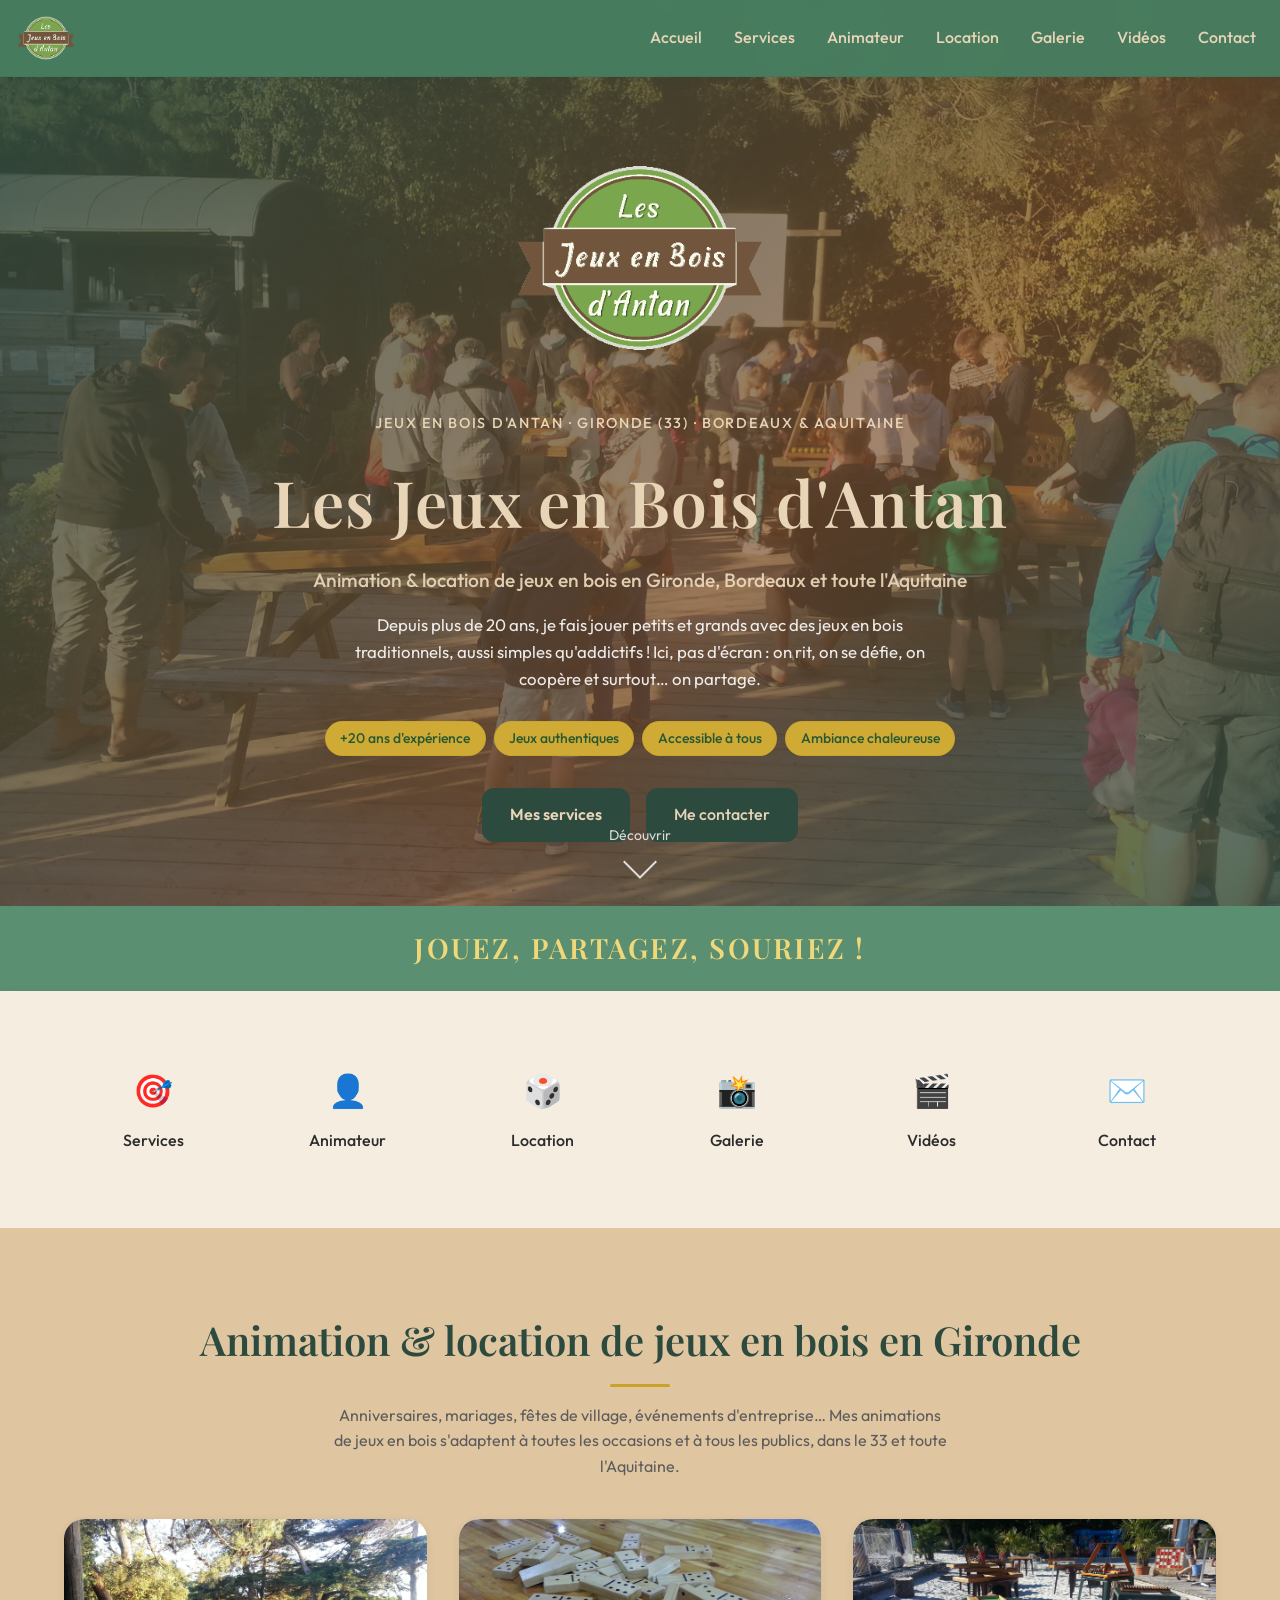
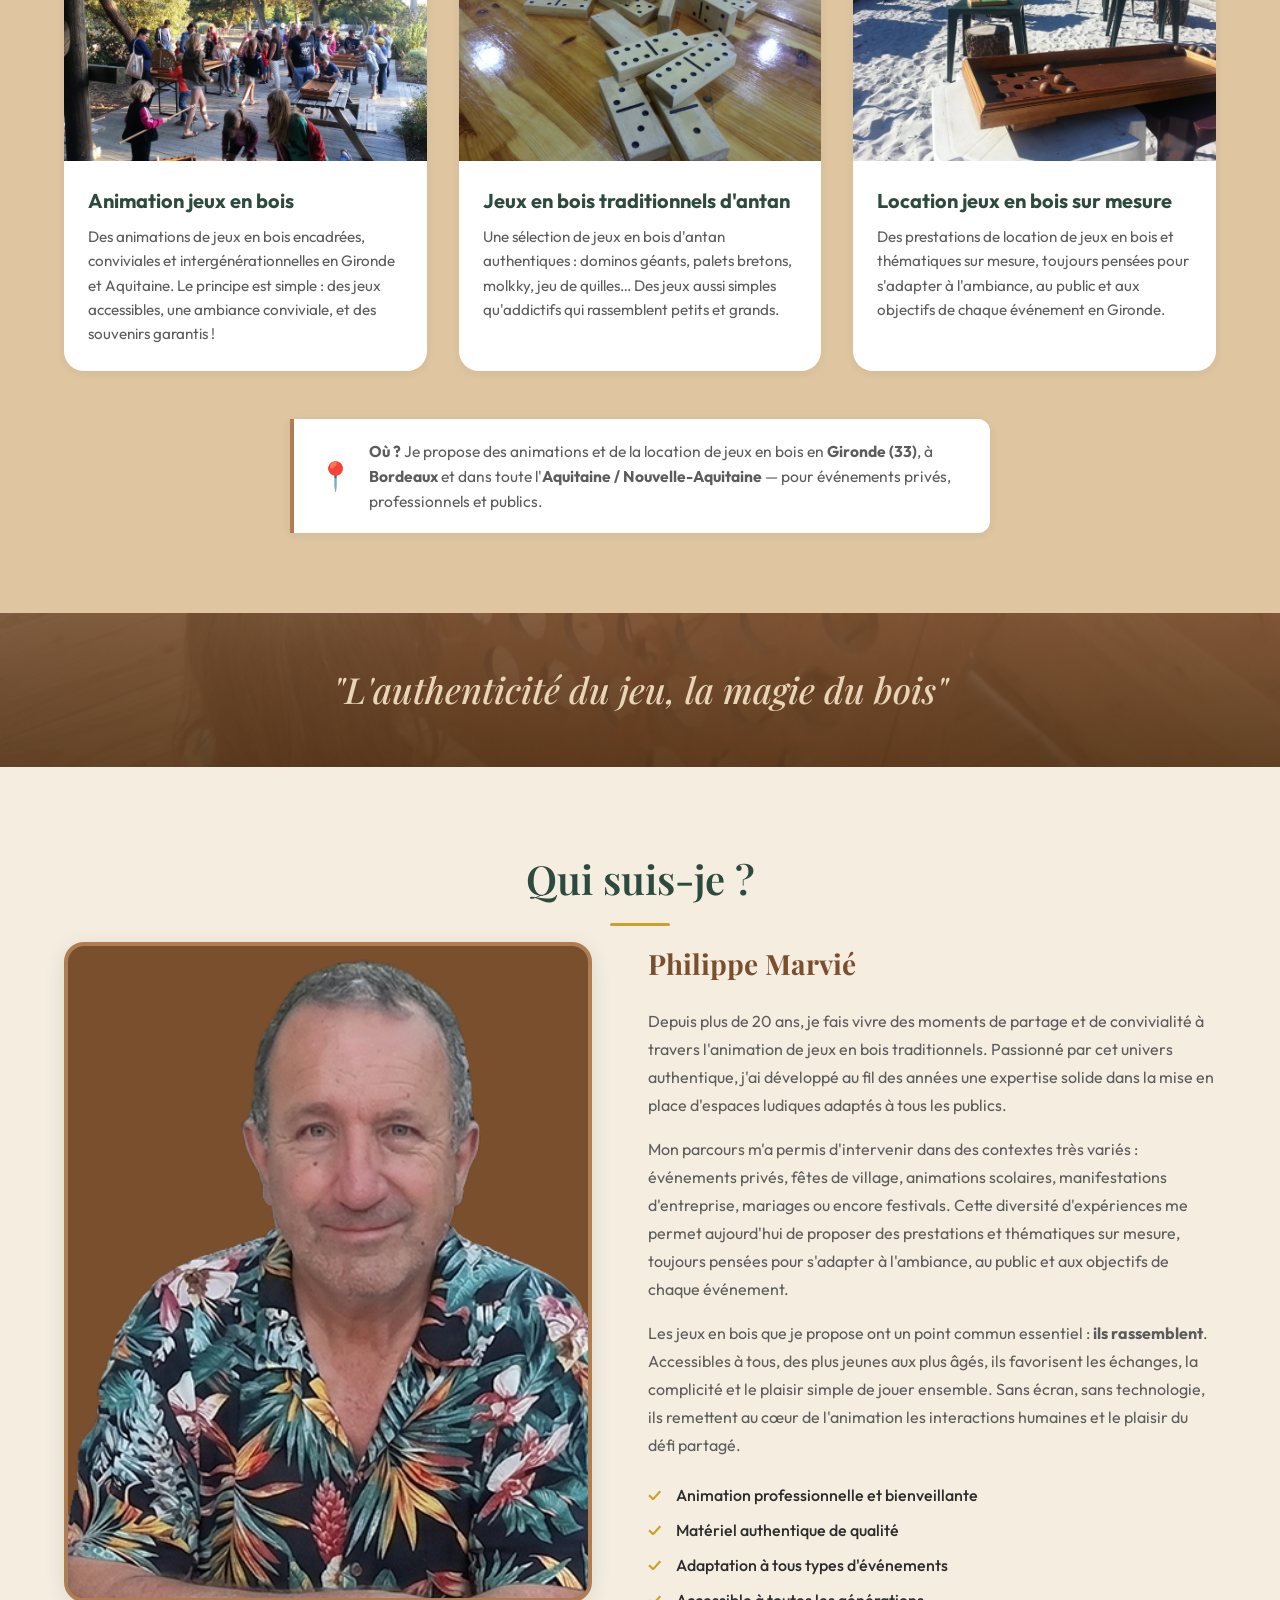
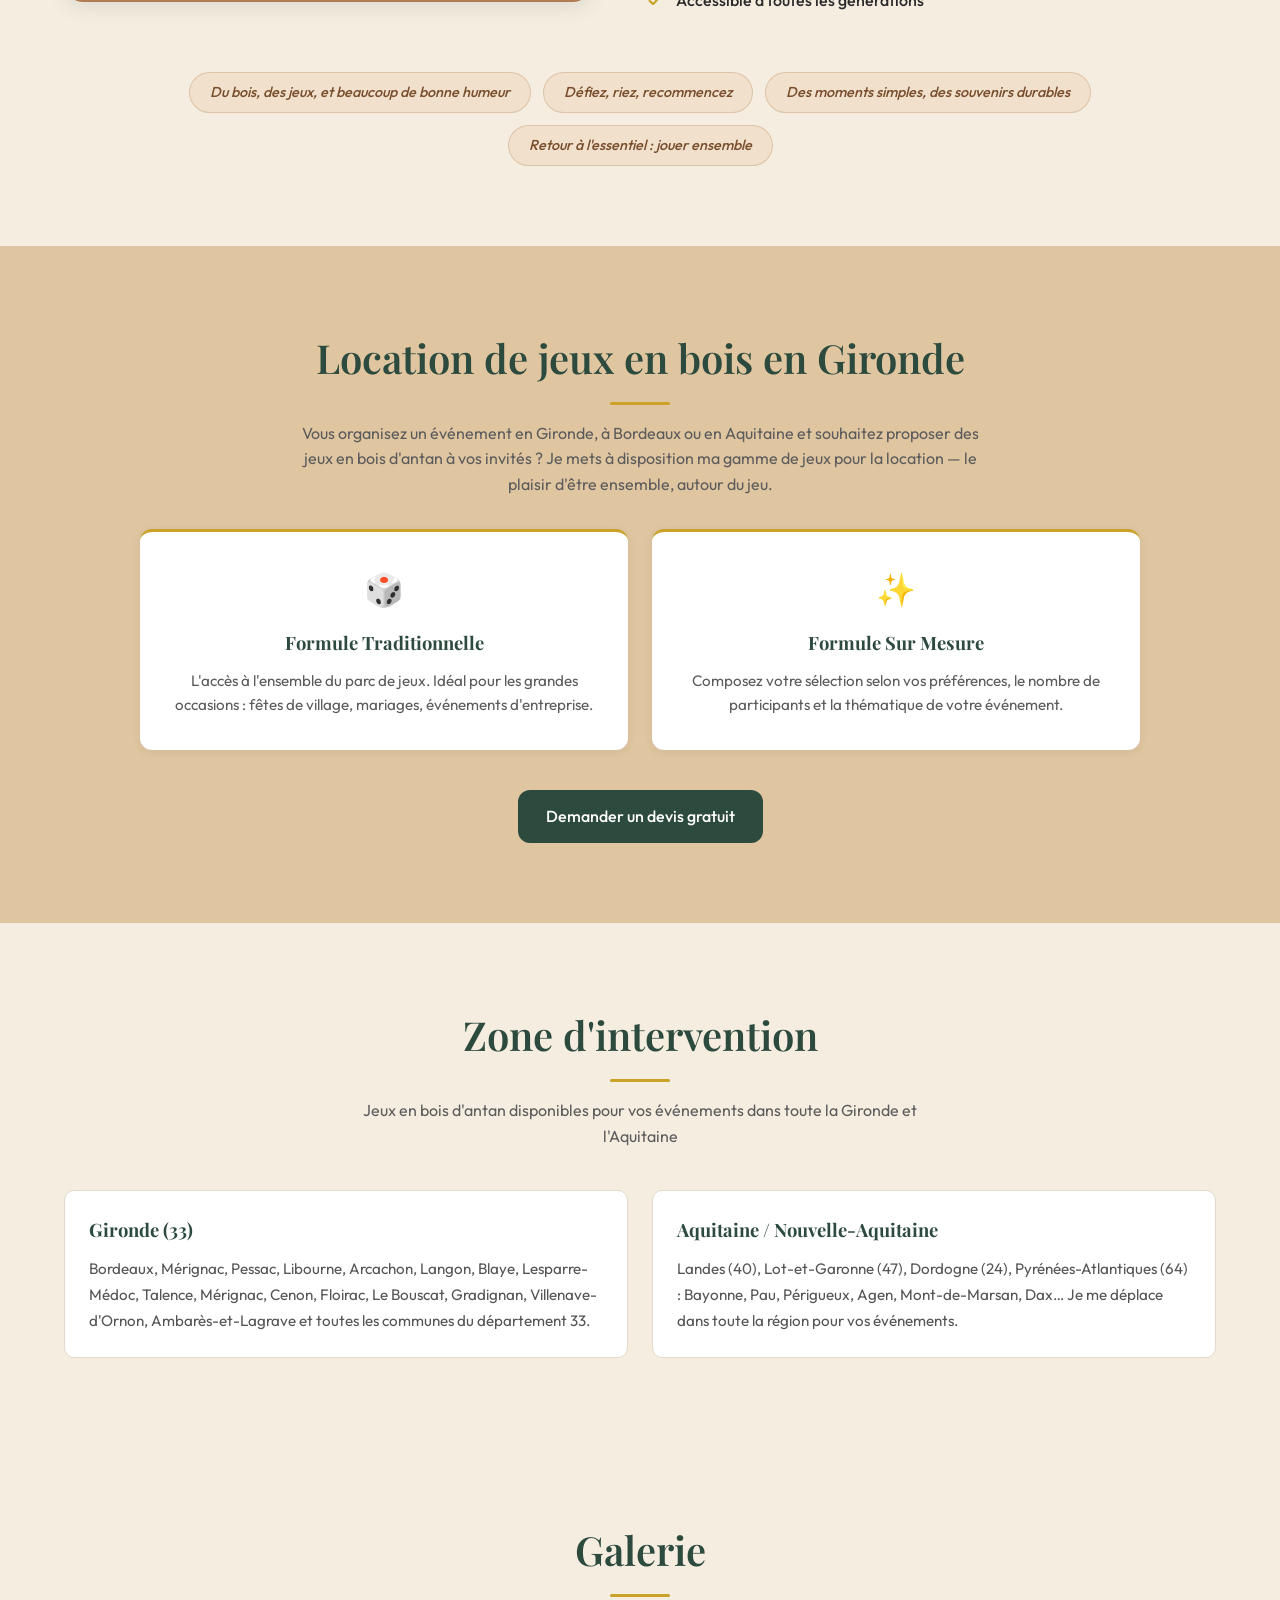
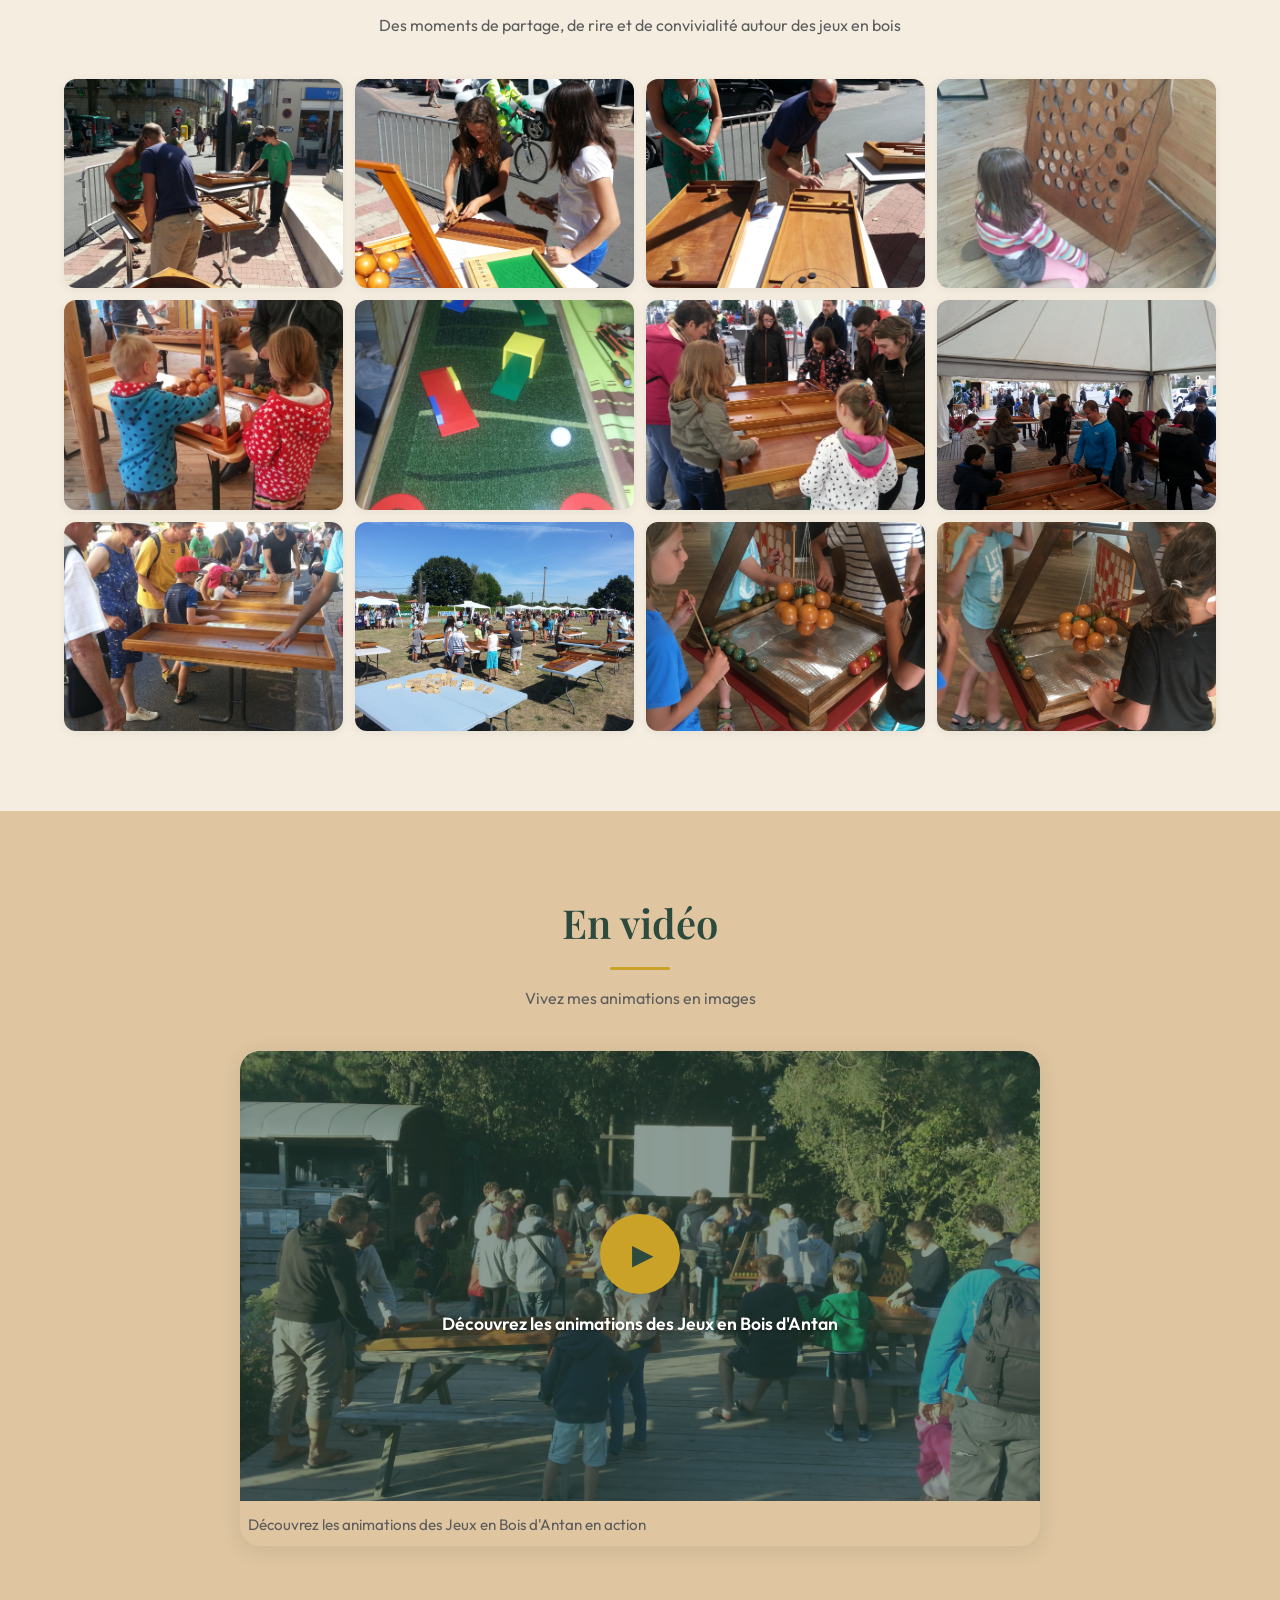
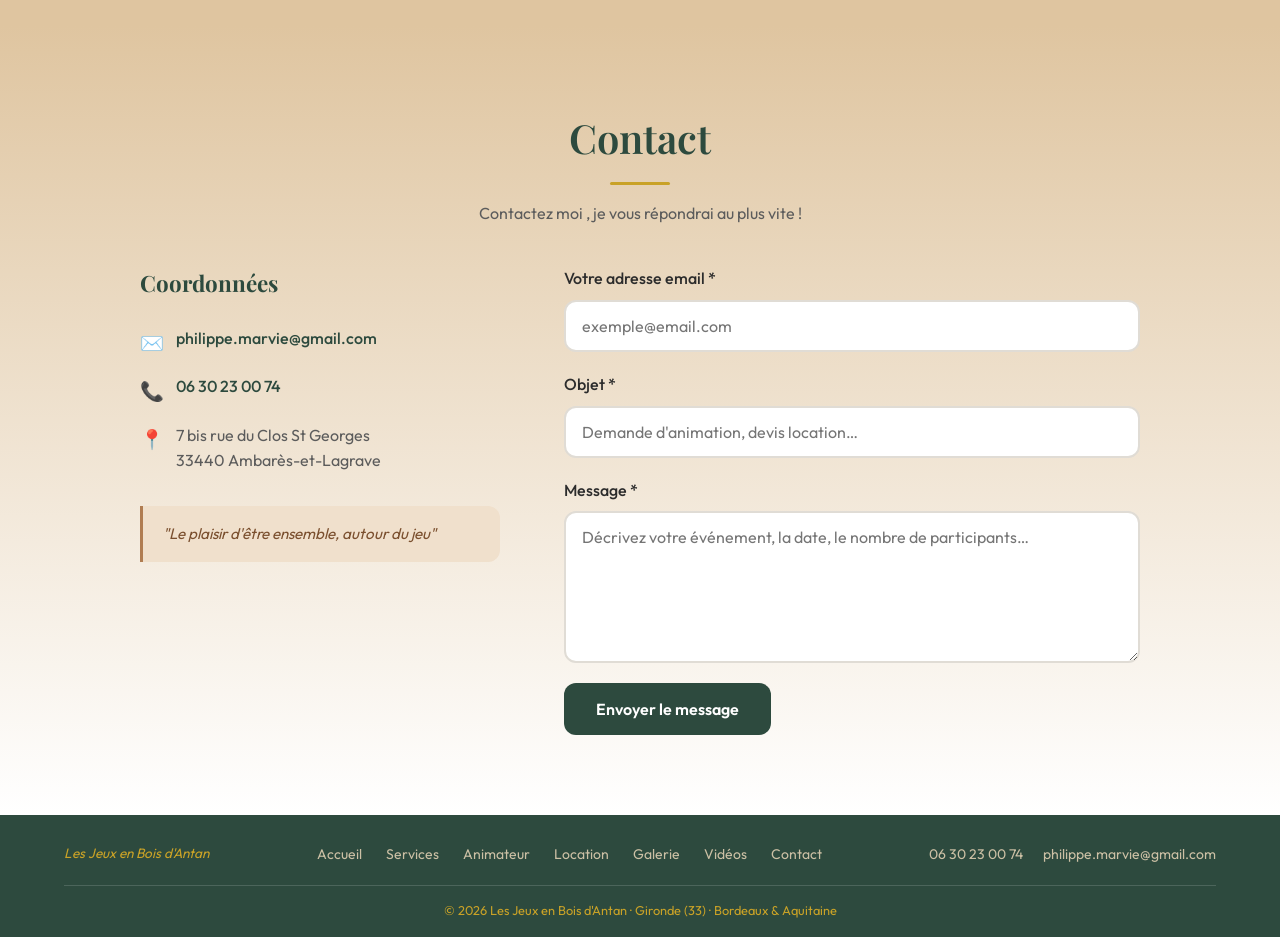
==== commit 33db6d9a: "modif seo et header" ====
--- a/index.html
+++ b/index.html
@@ -3,10 +3,9 @@
 <head>
     <meta charset="UTF-8">
     <meta name="viewport" content="width=device-width, initial-scale=1.0">
-    <!-- ⚠️ REMPLACER "jeuxdantan.fr" par votre vrai nom de domaine dans tout ce fichier -->
-    <title>JEB - Animations & Location Jeux en Bois | Bordeaux & Aquitaine | Philippe Marvié</title>
-    <meta name="description" content="Philippe Marvié anime vos événements avec des jeux en bois traditionnels depuis +20 ans. Mariages, fêtes de village, entreprises, anniversaires à Bordeaux, Gironde et toute l'Aquitaine. Devis gratuit.">
-    <meta name="keywords" content="jeux en bois bordeaux, animation jeux en bois, location jeux bois mariage, dominos géants bordeaux, animateur jeux gironde, jeux en bois aquitaine, animation intergénérationnelle bordeaux, location jeux bois événement, fête village jeux bois, animation séminaire bordeaux, jeux traditionnels gironde, palets bretons, molkky, jeux plein air bordeaux">
+    <title>Les Jeux en Bois d'Antan - Animation & Location | Gironde (33) | Bordeaux & Aquitaine</title>
+    <meta name="description" content="Philippe Marvié anime vos événements avec des jeux en bois d'antan depuis +20 ans. Animation et location de jeux en bois traditionnels en Gironde (33), Bordeaux et toute l'Aquitaine. Mariages, fêtes de village, entreprises, anniversaires. Devis gratuit.">
+    <meta name="keywords" content="jeux en bois, jeux en bois d'antan, les jeux en bois d'antan, jeux en bois gironde, jeux en bois aquitaine, jeux en bois bordeaux, jeux en bois 33, jeux en bois dans le 33, animation jeux en bois gironde, animation jeux en bois bordeaux, location jeux en bois gironde, location jeux bois mariage, animateur jeux en bois 33, jeux bois traditionnels bordeaux, dominos géants bordeaux, palets bretons gironde, molkky aquitaine, jeux plein air bordeaux, animation intergénérationnelle gironde, fête village jeux bois, animation séminaire bordeaux">
     <meta name="robots" content="index, follow, max-snippet:-1, max-image-preview:large, max-video-preview:-1">
     <meta name="author" content="Philippe Marvié - JEB Les Jeux en Bois d'Antan">
     <meta name="theme-color" content="#2d4a3e">
@@ -21,13 +20,13 @@
     <link rel="canonical" href="https://jeuxdantan.fr/">
     <link rel="icon" href="/assets/logo.png" type="image/png">
     <link rel="apple-touch-icon" href="/assets/logo.png">
-    <link rel="stylesheet" href="css/style.css">
+    <link rel="stylesheet" href="css/style.css?v=2">
 
     <!-- Open Graph / Facebook -->
     <meta property="og:type" content="website">
     <meta property="og:url" content="https://jeuxdantan.fr/">
-    <meta property="og:title" content="JEB - Animations & Location Jeux en Bois | Bordeaux & Aquitaine">
-    <meta property="og:description" content="Philippe Marvié anime vos événements avec des jeux en bois traditionnels depuis +20 ans. Convivial, intergénérationnel, clé en main. Bordeaux, Gironde, Aquitaine.">
+    <meta property="og:title" content="Les Jeux en Bois d'Antan - Animation & Location | Gironde (33) | Bordeaux & Aquitaine">
+    <meta property="og:description" content="Philippe Marvié anime vos événements avec des jeux en bois d'antan depuis +20 ans. Animation et location en Gironde (33), Bordeaux et toute l'Aquitaine.">
     <meta property="og:image" content="https://jeuxdantan.fr/assets/og-image.jpg">
     <meta property="og:image:width" content="1200">
     <meta property="og:image:height" content="630">
@@ -37,8 +36,8 @@
 
     <!-- Twitter Card -->
     <meta name="twitter:card" content="summary_large_image">
-    <meta name="twitter:title" content="JEB - Animations & Location Jeux en Bois | Bordeaux & Aquitaine">
-    <meta name="twitter:description" content="Philippe Marvié anime vos événements avec des jeux en bois depuis +20 ans. Bordeaux, Gironde, Aquitaine. Devis gratuit.">
+    <meta name="twitter:title" content="Les Jeux en Bois d'Antan - Animation & Location | Gironde (33) | Bordeaux & Aquitaine">
+    <meta name="twitter:description" content="Philippe Marvié anime vos événements avec des jeux en bois d'antan depuis +20 ans. Gironde (33), Bordeaux, Aquitaine. Devis gratuit.">
     <meta name="twitter:image" content="https://jeuxdantan.fr/assets/og-image.jpg">
 
     <!-- Données structurées JSON-LD -->
@@ -49,9 +48,9 @@
         {
           "@type": ["LocalBusiness", "EntertainmentBusiness"],
           "@id": "https://jeuxdantan.fr/#entreprise",
-          "name": "JEB - Les Jeux en Bois d'Antan",
-          "alternateName": "Les Jeux en Bois d'Antan",
-          "description": "Animations de jeux en bois conviviales, intergénérationnelles et clé en main pour événements privés, publics et professionnels à Bordeaux et en Aquitaine. Plus de 20 ans d'expérience.",
+          "name": "Les Jeux en Bois d'Antan",
+          "alternateName": ["JEB", "JEB Les Jeux en Bois d'Antan", "Jeux en Bois d'Antan Gironde"],
+          "description": "Animation et location de jeux en bois d'antan traditionnels en Gironde (33), à Bordeaux et en Aquitaine. Philippe Marvié intervient pour tous types d'événements depuis plus de 20 ans.",
           "url": "https://jeuxdantan.fr",
           "logo": {
             "@type": "ImageObject",
@@ -92,12 +91,24 @@
             {"@type": "City", "name": "Bordeaux"},
             {"@type": "City", "name": "Mérignac"},
             {"@type": "City", "name": "Pessac"},
-            {"@type": "City", "name": "Mérignac"},
             {"@type": "City", "name": "Libourne"},
             {"@type": "City", "name": "Arcachon"},
             {"@type": "City", "name": "Bayonne"},
             {"@type": "City", "name": "Pau"},
-            {"@type": "AdministrativeArea", "name": "Gironde"},
+            {"@type": "City", "name": "Langon"},
+            {"@type": "City", "name": "Blaye"},
+            {"@type": "City", "name": "Lesparre-Médoc"},
+            {"@type": "City", "name": "Talence"},
+            {"@type": "City", "name": "Gradignan"},
+            {"@type": "City", "name": "Ambarès-et-Lagrave"},
+            {"@type": "City", "name": "Périgueux"},
+            {"@type": "City", "name": "Agen"},
+            {"@type": "City", "name": "Mont-de-Marsan"},
+            {"@type": "AdministrativeArea", "name": "Gironde", "identifier": "33"},
+            {"@type": "AdministrativeArea", "name": "Landes", "identifier": "40"},
+            {"@type": "AdministrativeArea", "name": "Lot-et-Garonne", "identifier": "47"},
+            {"@type": "AdministrativeArea", "name": "Dordogne", "identifier": "24"},
+            {"@type": "AdministrativeArea", "name": "Pyrénées-Atlantiques", "identifier": "64"},
             {"@type": "AdministrativeArea", "name": "Nouvelle-Aquitaine"}
           ],
           "hasOfferCatalog": {
@@ -197,9 +208,9 @@
             <div class="hero-bg" style="background-image: url('images/20160713_203846.jpg');"></div>
             <div class="hero-content">
                 <img src="assets/logo.png" alt="Logo Les Jeux en Bois d'Antan" class="hero-logo">
-                <p class="hero-label">Jeux en Bois · Bordeaux &amp; Aquitaine</p>
+                <p class="hero-label">Jeux en Bois d'Antan · Gironde (33) · Bordeaux &amp; Aquitaine</p>
                 <h1>Les Jeux en Bois d'Antan</h1>
-                <p class="hero-tagline">Animations conviviales, intergénérationnelles et clé en main</p>
+                <p class="hero-tagline">Animation &amp; location de jeux en bois en Gironde, Bordeaux et toute l'Aquitaine</p>
                 <p class="hero-desc">Depuis plus de 20 ans, je fais jouer petits et grands avec des jeux en bois traditionnels, aussi simples qu'addictifs ! Ici, pas d'écran : on rit, on se défie, on coopère et surtout… on partage.</p>
                 <div class="hero-badges">
                     <span class="badge">+20 ans d'expérience</span>
@@ -261,16 +272,16 @@
         <!-- Services -->
         <section id="services" class="section section-alt">
             <div class="container">
-                <h2 class="section-title">Mes prestations</h2>
-                <p class="section-desc">Anniversaires, mariages, fêtes de village, événements d'entreprise… Mes animations s'adaptent à toutes les occasions et à tous les publics.</p>
+                <h2 class="section-title">Animation &amp; location de jeux en bois en Gironde</h2>
+                <p class="section-desc">Anniversaires, mariages, fêtes de village, événements d'entreprise… Mes animations de jeux en bois s'adaptent à toutes les occasions et à tous les publics, dans le 33 et toute l'Aquitaine.</p>
                 <div class="services-grid">
                     <article class="service-card">
                         <div class="service-image">
                             <img src="images/20160713_211319.jpg" alt="Animation jeux en bois">
                         </div>
                         <div class="service-content">
-                            <h3>Animations</h3>
-                            <p>Des animations encadrées, conviviales et intergénérationnelles. Le principe est simple : des jeux accessibles, une ambiance conviviale, et des souvenirs garantis !</p>
+                            <h3>Animation jeux en bois</h3>
+                            <p>Des animations de jeux en bois encadrées, conviviales et intergénérationnelles en Gironde et Aquitaine. Le principe est simple : des jeux accessibles, une ambiance conviviale, et des souvenirs garantis !</p>
                         </div>
                     </article>
                     <article class="service-card">
@@ -278,8 +289,8 @@
                             <img src="images/Dominos_Geants.jpg" alt="Jeux en bois traditionnels">
                         </div>
                         <div class="service-content">
-                            <h3>Jeux traditionnels</h3>
-                            <p>Une sélection de jeux en bois authentiques — pas numériques ! Des jeux aussi simples qu'addictifs qui rassemblent petits et grands.</p>
+                            <h3>Jeux en bois traditionnels d'antan</h3>
+                            <p>Une sélection de jeux en bois d'antan authentiques : dominos géants, palets bretons, molkky, jeu de quilles… Des jeux aussi simples qu'addictifs qui rassemblent petits et grands.</p>
                         </div>
                     </article>
                     <article class="service-card">
@@ -287,8 +298,8 @@
                             <img src="images/20130815_181607.jpg" alt="Événements sur mesure">
                         </div>
                         <div class="service-content">
-                            <h3>Sur mesure</h3>
-                            <p>Des prestations et thématiques sur mesure, toujours pensées pour s'adapter à l'ambiance, au public et aux objectifs de chaque événement.</p>
+                            <h3>Location jeux en bois sur mesure</h3>
+                            <p>Des prestations de location de jeux en bois et thématiques sur mesure, toujours pensées pour s'adapter à l'ambiance, au public et aux objectifs de chaque événement en Gironde.</p>
                         </div>
                     </article>
                 </div>
@@ -296,7 +307,7 @@
                 <!-- Zone géographique -->
                 <div class="geo-block">
                     <span class="geo-icon">📍</span>
-                    <p><strong>Où ?</strong> Je propose des animations de jeux en bois à <strong>Bordeaux et dans toute l'Aquitaine</strong>, pour événements privés, professionnels et publics.</p>
+                    <p><strong>Où ?</strong> Je propose des animations et de la location de jeux en bois en <strong>Gironde (33)</strong>, à <strong>Bordeaux</strong> et dans toute l'<strong>Aquitaine / Nouvelle-Aquitaine</strong> — pour événements privés, professionnels et publics.</p>
                 </div>
             </div>
         </section>
@@ -343,8 +354,8 @@
         <!-- Location -->
         <section id="location" class="section section-alt">
             <div class="container">
-                <h2 class="section-title">Location de jeux</h2>
-                <p class="location-intro">Vous organisez un événement et souhaitez proposer des jeux en bois à vos invités ? Je mets à disposition ma gamme de jeux pour la location — le plaisir d'être ensemble, autour du jeu.</p>
+                <h2 class="section-title">Location de jeux en bois en Gironde</h2>
+                <p class="location-intro">Vous organisez un événement en Gironde, à Bordeaux ou en Aquitaine et souhaitez proposer des jeux en bois d'antan à vos invités ? Je mets à disposition ma gamme de jeux pour la location — le plaisir d'être ensemble, autour du jeu.</p>
                 <div class="location-grid">
                     <div class="location-card">
                         <div class="location-card-icon">🎲</div>
@@ -361,24 +372,42 @@
             </div>
         </section>
 
+        <!-- Zone d'intervention -->
+        <section id="zone" class="section">
+            <div class="container">
+                <h2 class="section-title">Zone d'intervention</h2>
+                <p class="section-desc">Jeux en bois d'antan disponibles pour vos événements dans toute la Gironde et l'Aquitaine</p>
+                <div class="zone-grid">
+                    <div class="zone-card">
+                        <h3>Gironde (33)</h3>
+                        <p>Bordeaux, Mérignac, Pessac, Libourne, Arcachon, Langon, Blaye, Lesparre-Médoc, Talence, Mérignac, Cenon, Floirac, Le Bouscat, Gradignan, Villenave-d'Ornon, Ambarès-et-Lagrave et toutes les communes du département 33.</p>
+                    </div>
+                    <div class="zone-card">
+                        <h3>Aquitaine / Nouvelle-Aquitaine</h3>
+                        <p>Landes (40), Lot-et-Garonne (47), Dordogne (24), Pyrénées-Atlantiques (64) : Bayonne, Pau, Périgueux, Agen, Mont-de-Marsan, Dax… Je me déplace dans toute la région pour vos événements.</p>
+                    </div>
+                </div>
+            </div>
+        </section>
+
         <!-- Galerie -->
         <section id="galerie" class="section">
             <div class="container">
                 <h2 class="section-title">Galerie</h2>
                 <p class="section-desc">Des moments de partage, de rire et de convivialité autour des jeux en bois</p>
                 <div class="gallery-grid">
-                    <div class="gallery-item"><img src="images/20130809_120025.jpg" alt="Animation jeux en bois traditionnels en Aquitaine" loading="lazy"></div>
-                    <div class="gallery-item"><img src="images/20130809_120029.jpg" alt="Jeux en bois lors d'un événement à Bordeaux" loading="lazy"></div>
-                    <div class="gallery-item"><img src="images/20130809_120303.jpg" alt="Jeux traditionnels en bois - dominos géants et palets" loading="lazy"></div>
-                    <div class="gallery-item"><img src="images/20140708_212617.jpg" alt="Animation conviviale jeux en bois fête de village" loading="lazy"></div>
-                    <div class="gallery-item"><img src="images/20140708_212636.jpg" alt="Jeux en bois en plein air - événement Gironde" loading="lazy"></div>
-                    <div class="gallery-item"><img src="images/20141126_173731.jpg" alt="Événement jeux en bois intergénérationnel" loading="lazy"></div>
-                    <div class="gallery-item"><img src="images/20151220_145157.jpg" alt="Jeux intergénérationnels en bois - enfants et adultes" loading="lazy"></div>
-                    <div class="gallery-item"><img src="images/20151220_145627.jpg" alt="Ambiance chaleureuse jeux en bois en famille" loading="lazy"></div>
-                    <div class="gallery-item"><img src="images/20160716_172546.jpg" alt="Animations festives jeux en bois mariage Bordeaux" loading="lazy"></div>
-                    <div class="gallery-item"><img src="images/20160903_153211.jpg" alt="Jeux de plein air en bois - animation Aquitaine" loading="lazy"></div>
-                    <div class="gallery-item"><img src="images/IMG_1020.JPG" alt="Jeux en bois anciens et authentiques - collection Philippe Marvié" loading="lazy"></div>
-                    <div class="gallery-item"><img src="images/IMG_1024.JPG" alt="Moment de jeu convivial autour des jeux en bois" loading="lazy"></div>
+                    <div class="gallery-item"><img src="images/20130809_120025.jpg" alt="Animation jeux en bois d'antan en Aquitaine - Philippe Marvié" loading="lazy"></div>
+                    <div class="gallery-item"><img src="images/20130809_120029.jpg" alt="Jeux en bois traditionnels lors d'un événement à Bordeaux Gironde" loading="lazy"></div>
+                    <div class="gallery-item"><img src="images/20130809_120303.jpg" alt="Jeux en bois d'antan - dominos géants et palets bretons Gironde 33" loading="lazy"></div>
+                    <div class="gallery-item"><img src="images/20140708_212617.jpg" alt="Animation jeux en bois fête de village en Gironde" loading="lazy"></div>
+                    <div class="gallery-item"><img src="images/20140708_212636.jpg" alt="Jeux en bois en plein air - animation événement Gironde 33" loading="lazy"></div>
+                    <div class="gallery-item"><img src="images/20141126_173731.jpg" alt="Animation jeux en bois intergénérationnels Bordeaux Aquitaine" loading="lazy"></div>
+                    <div class="gallery-item"><img src="images/20151220_145157.jpg" alt="Jeux en bois d'antan - enfants et adultes Gironde" loading="lazy"></div>
+                    <div class="gallery-item"><img src="images/20151220_145627.jpg" alt="Location jeux en bois ambiance conviviale en famille Bordeaux" loading="lazy"></div>
+                    <div class="gallery-item"><img src="images/20160716_172546.jpg" alt="Animation jeux en bois mariage Bordeaux Gironde Philippe Marvié" loading="lazy"></div>
+                    <div class="gallery-item"><img src="images/20160903_153211.jpg" alt="Jeux en bois plein air animation Aquitaine Nouvelle-Aquitaine" loading="lazy"></div>
+                    <div class="gallery-item"><img src="images/IMG_1020.JPG" alt="Jeux en bois anciens authentiques d'antan - collection JEB Gironde" loading="lazy"></div>
+                    <div class="gallery-item"><img src="images/IMG_1024.JPG" alt="Animation jeux en bois conviviale Bordeaux Gironde 33" loading="lazy"></div>
                 </div>
             </div>
         </section>
@@ -481,7 +510,7 @@
                 </div>
             </div>
             <div class="footer-bottom">
-                <p>&copy; 2025 Les Jeux en Bois d'Antan · Bordeaux &amp; Aquitaine</p>
+                <p>&copy; 2026 Les Jeux en Bois d'Antan · Gironde (33) · Bordeaux &amp; Aquitaine</p>
             </div>
         </div>
     </footer>
--- a/css/style.css
+++ b/css/style.css
@@ -141,14 +141,7 @@
 }
 
 .header-title {
-  position: absolute;
-  left: 50%;
-  transform: translateX(-50%);
-  font-family: var(--font-display);
-  font-size: 1.9rem;
-  font-weight: 600;
-  color: var(--color-accent-light);
-  white-space: nowrap;
+  display: none;
 }
 
 .logo img {
@@ -1258,11 +1251,14 @@
 
   .animateur-image {
     height: auto;
+    aspect-ratio: unset;
   }
 
   .animateur-image > img {
-    aspect-ratio: 16/9;
+    width: 100%;
     flex: none;
+    aspect-ratio: 4/3;
+    transform: none;
   }
 
   .footer-main {
@@ -1328,6 +1324,7 @@
     transform: rotate(-45deg) translate(5px, -5px);
   }
 
+
   .videos-grid {
     grid-template-columns: 1fr;
   }
@@ -1362,3 +1359,38 @@
     text-align: center;
   }
 }
+
+/* Zone d'intervention */
+.zone-grid {
+  display: grid;
+  grid-template-columns: repeat(2, 1fr);
+  gap: 1.5rem;
+  margin-top: 2rem;
+}
+
+.zone-card {
+  background: #fff;
+  border: 1px solid #e0d9cc;
+  border-radius: 10px;
+  padding: 1.5rem;
+}
+
+.zone-card h3 {
+  font-family: var(--font-display);
+  color: var(--color-primary);
+  margin-bottom: 0.75rem;
+  font-size: 1.15rem;
+}
+
+.zone-card p {
+  color: #555;
+  line-height: 1.7;
+  font-size: 0.95rem;
+  margin: 0;
+}
+
+@media (max-width: 600px) {
+  .zone-grid {
+    grid-template-columns: 1fr;
+  }
+}
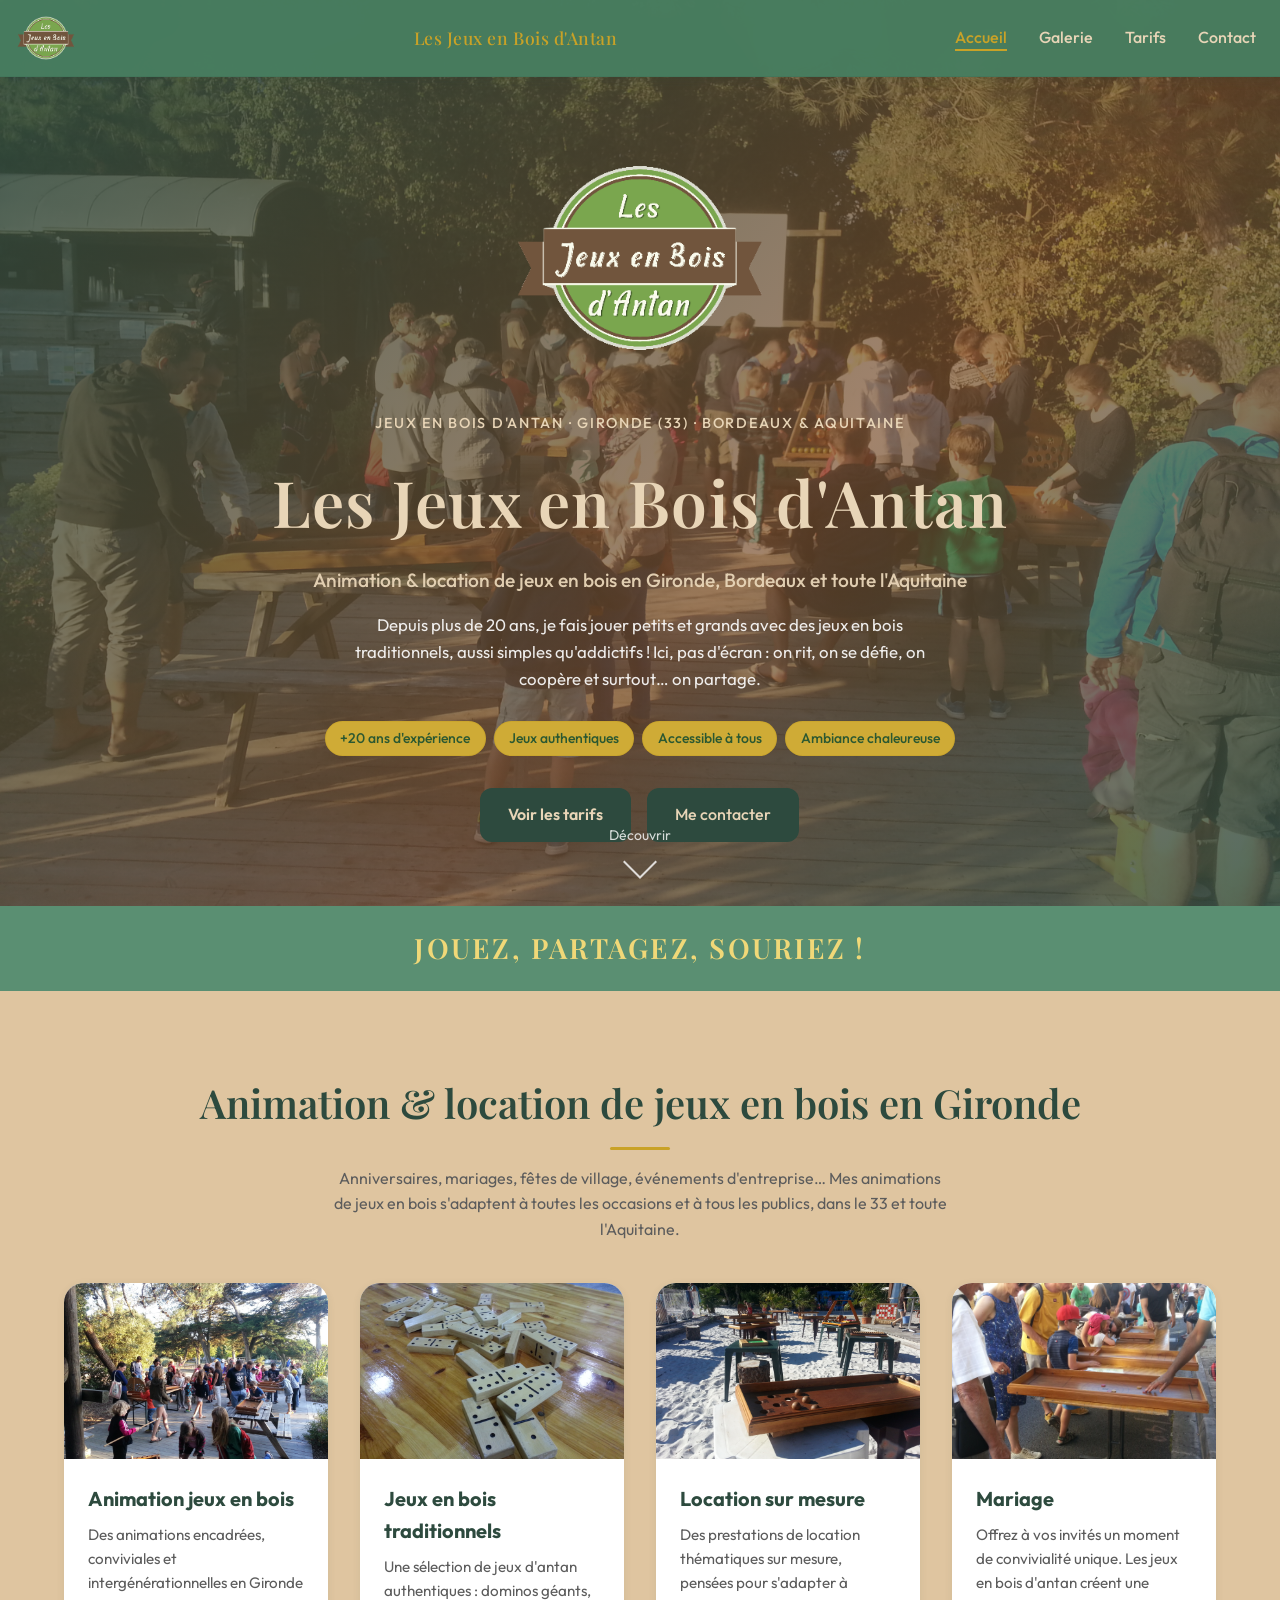
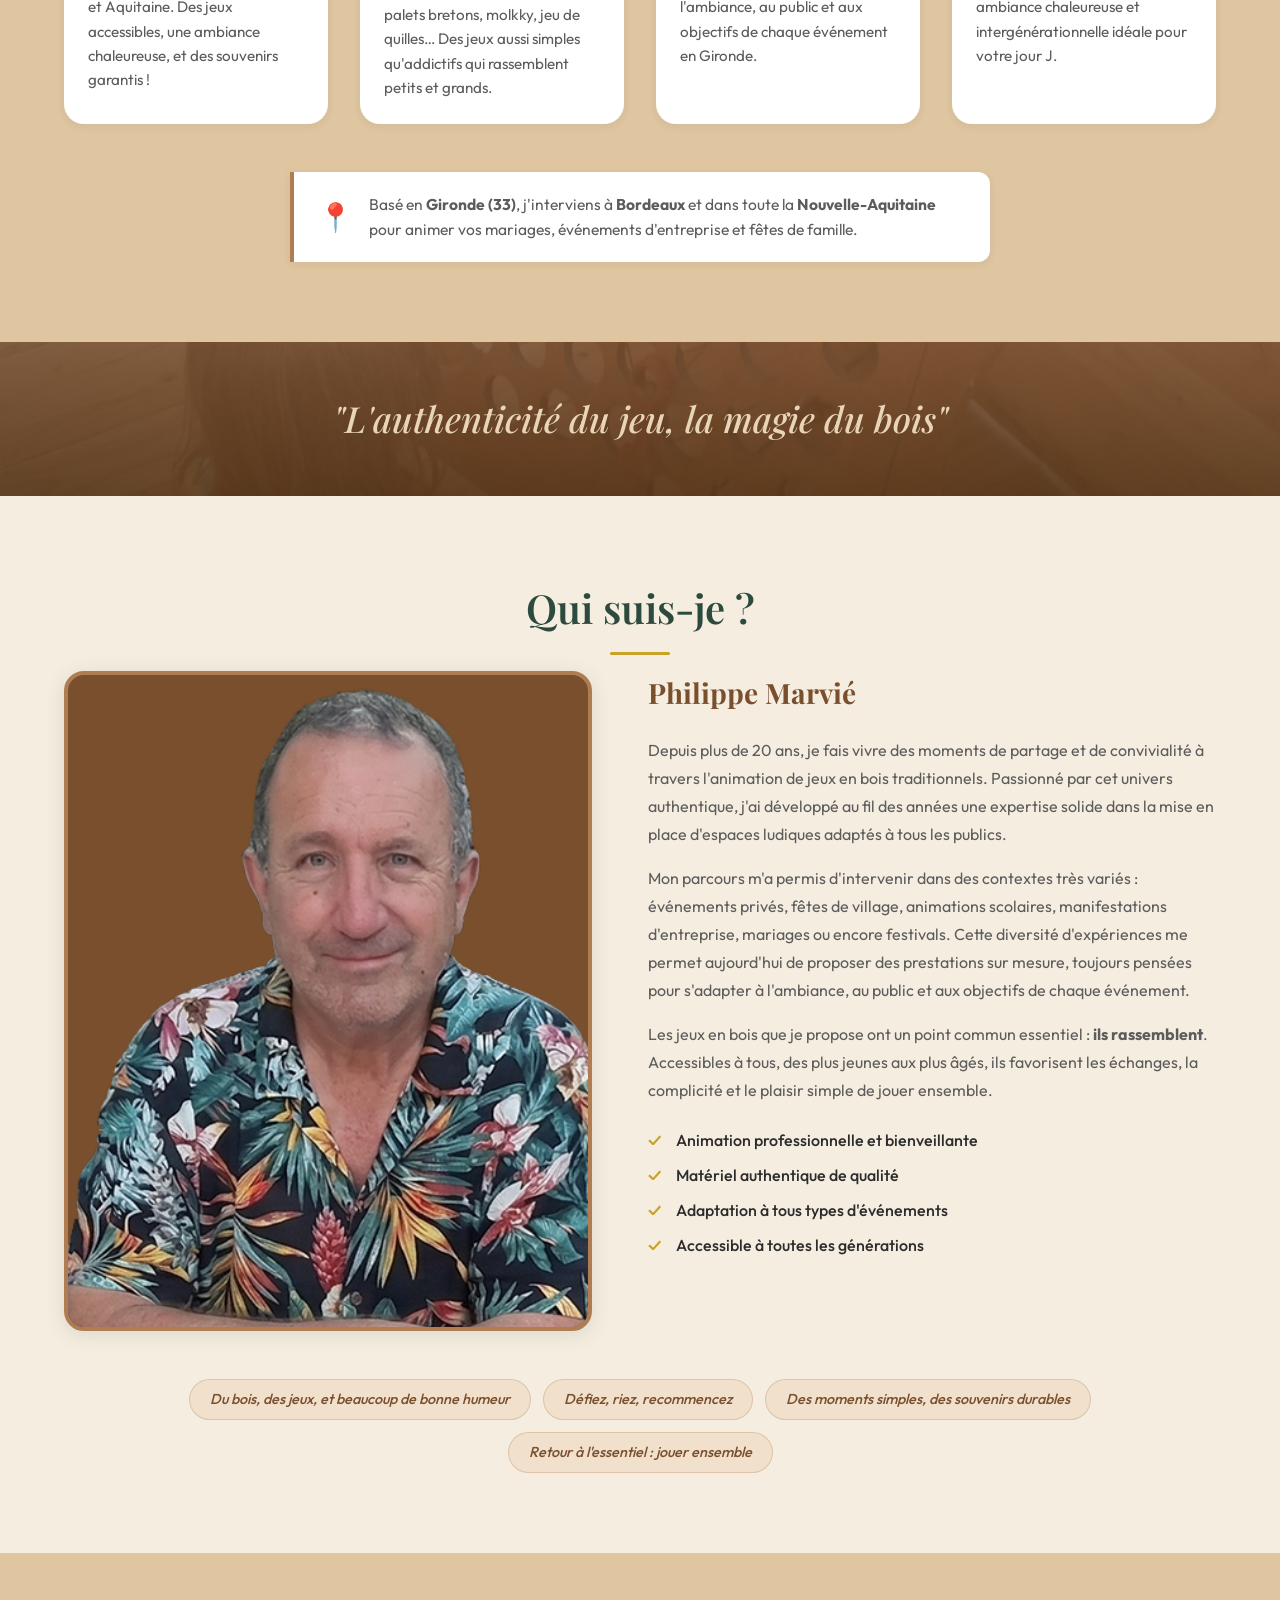
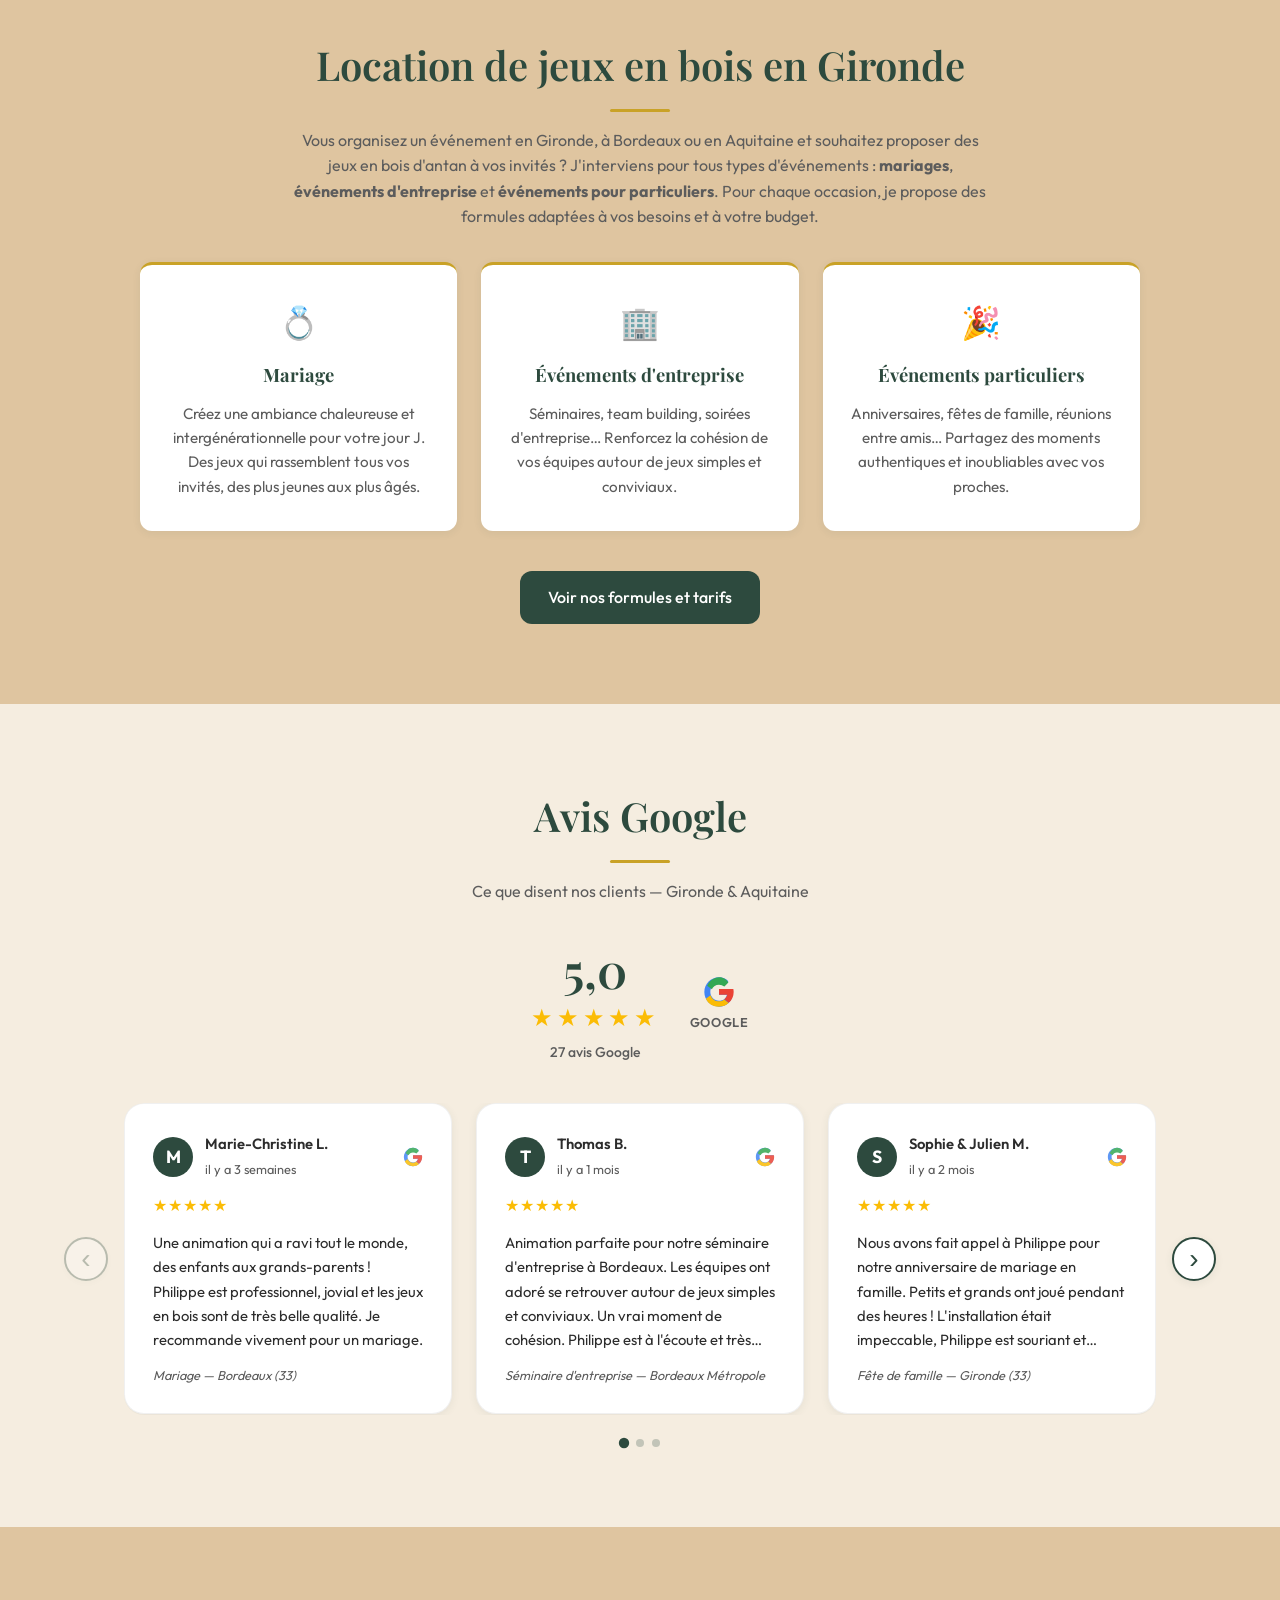
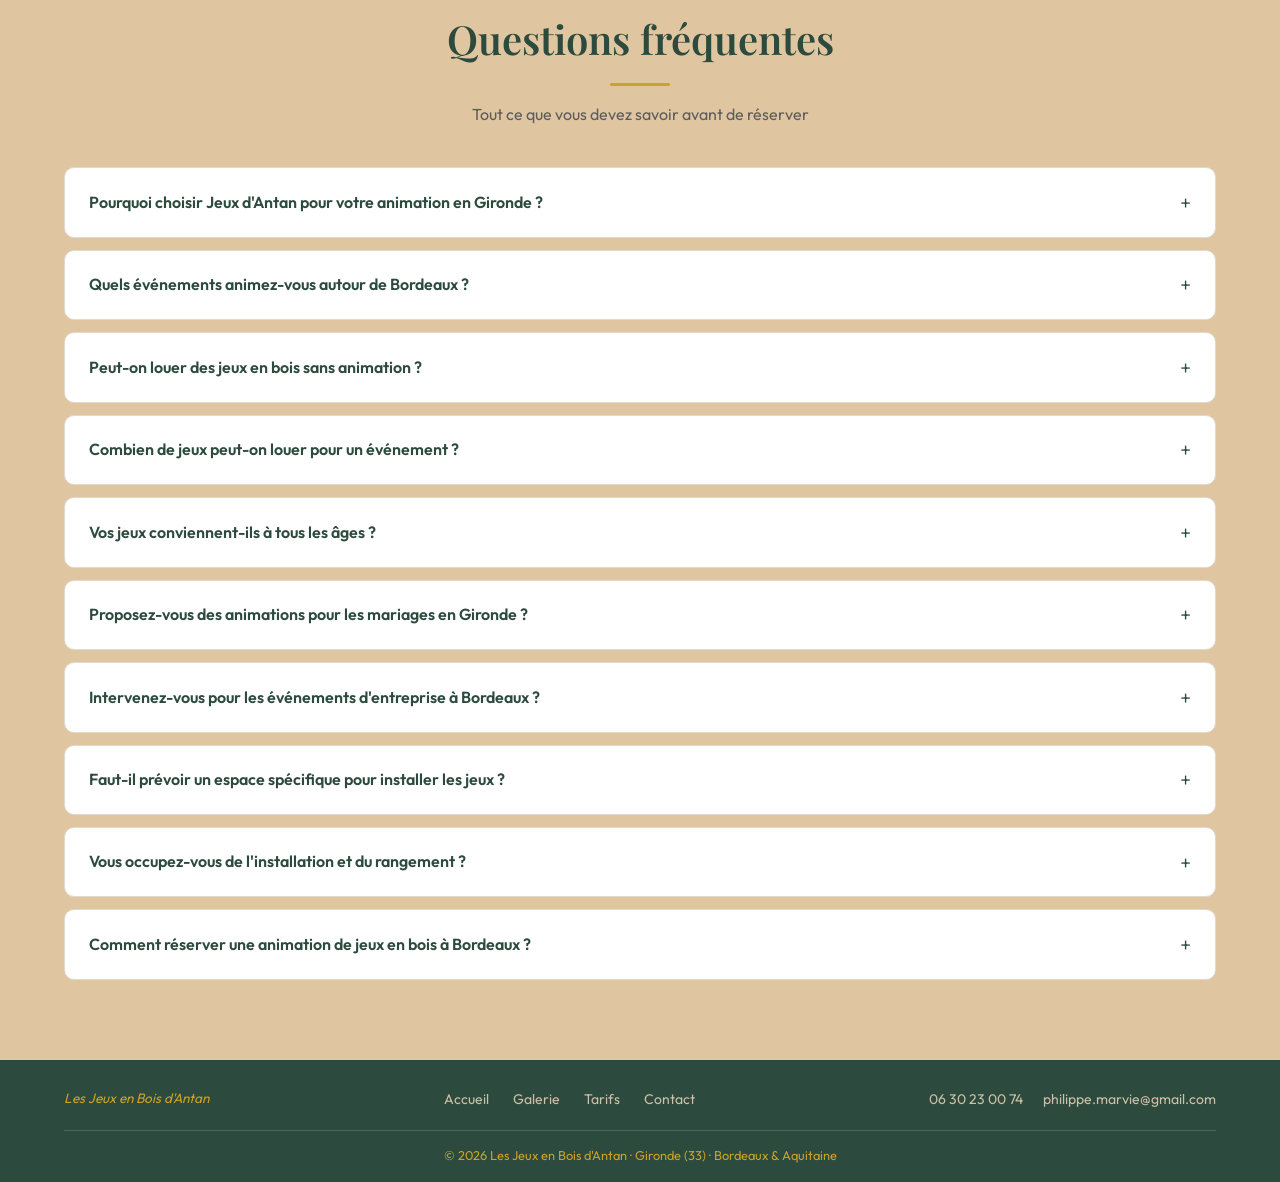
==== commit d8da47c6: "Refonte complète du site : carrousel avis, FAQ, tarifs, responsive - Refonte globale des pages (accu" ====
--- a/index.html
+++ b/index.html
@@ -4,43 +4,30 @@
     <meta charset="UTF-8">
     <meta name="viewport" content="width=device-width, initial-scale=1.0">
     <title>Les Jeux en Bois d'Antan - Animation & Location | Gironde (33) | Bordeaux & Aquitaine</title>
-    <meta name="description" content="Philippe Marvié anime vos événements avec des jeux en bois d'antan depuis +20 ans. Animation et location de jeux en bois traditionnels en Gironde (33), Bordeaux et toute l'Aquitaine. Mariages, fêtes de village, entreprises, anniversaires. Devis gratuit.">
-    <meta name="keywords" content="jeux en bois, jeux en bois d'antan, les jeux en bois d'antan, jeux en bois gironde, jeux en bois aquitaine, jeux en bois bordeaux, jeux en bois 33, jeux en bois dans le 33, animation jeux en bois gironde, animation jeux en bois bordeaux, location jeux en bois gironde, location jeux bois mariage, animateur jeux en bois 33, jeux bois traditionnels bordeaux, dominos géants bordeaux, palets bretons gironde, molkky aquitaine, jeux plein air bordeaux, animation intergénérationnelle gironde, fête village jeux bois, animation séminaire bordeaux">
-    <meta name="robots" content="index, follow, max-snippet:-1, max-image-preview:large, max-video-preview:-1">
+    <meta name="description" content="Philippe Marvié anime vos événements avec des jeux en bois d'antan depuis +20 ans. Mariages, événements d'entreprise, particuliers en Gironde (33), Bordeaux et Aquitaine. Devis gratuit.">
+    <meta name="keywords" content="jeux en bois, animation jeux en bois gironde, location jeux bois mariage, animateur jeux en bois bordeaux, jeux en bois 33, jeux bois traditionnels aquitaine">
+    <meta name="robots" content="index, follow">
     <meta name="author" content="Philippe Marvié - JEB Les Jeux en Bois d'Antan">
     <meta name="theme-color" content="#2d4a3e">
-    <meta name="format-detection" content="telephone=yes">
-
-    <!-- Géolocalisation -->
     <meta name="geo.region" content="FR-33">
     <meta name="geo.placename" content="Bordeaux, Gironde, Nouvelle-Aquitaine">
     <meta name="geo.position" content="44.934;-0.523">
     <meta name="ICBM" content="44.934, -0.523">
-
     <link rel="canonical" href="https://jeuxdantan.fr/">
     <link rel="icon" href="/assets/logo.png" type="image/png">
     <link rel="apple-touch-icon" href="/assets/logo.png">
-    <link rel="stylesheet" href="css/style.css?v=2">
-
-    <!-- Open Graph / Facebook -->
+    <link rel="stylesheet" href="css/style.css?v=4">
     <meta property="og:type" content="website">
     <meta property="og:url" content="https://jeuxdantan.fr/">
-    <meta property="og:title" content="Les Jeux en Bois d'Antan - Animation & Location | Gironde (33) | Bordeaux & Aquitaine">
-    <meta property="og:description" content="Philippe Marvié anime vos événements avec des jeux en bois d'antan depuis +20 ans. Animation et location en Gironde (33), Bordeaux et toute l'Aquitaine.">
+    <meta property="og:title" content="Les Jeux en Bois d'Antan - Animation & Location | Gironde (33)">
+    <meta property="og:description" content="Philippe Marvié anime vos événements avec des jeux en bois depuis +20 ans. Mariages, entreprises, particuliers en Gironde, Bordeaux et Aquitaine.">
     <meta property="og:image" content="https://jeuxdantan.fr/assets/og-image.jpg">
-    <meta property="og:image:width" content="1200">
-    <meta property="og:image:height" content="630">
-    <meta property="og:image:alt" content="JEB - Animations de jeux en bois traditionnels à Bordeaux">
     <meta property="og:locale" content="fr_FR">
     <meta property="og:site_name" content="JEB - Les Jeux en Bois d'Antan">
-
-    <!-- Twitter Card -->
     <meta name="twitter:card" content="summary_large_image">
-    <meta name="twitter:title" content="Les Jeux en Bois d'Antan - Animation & Location | Gironde (33) | Bordeaux & Aquitaine">
-    <meta name="twitter:description" content="Philippe Marvié anime vos événements avec des jeux en bois d'antan depuis +20 ans. Gironde (33), Bordeaux, Aquitaine. Devis gratuit.">
+    <meta name="twitter:title" content="Les Jeux en Bois d'Antan - Animation & Location | Gironde (33)">
+    <meta name="twitter:description" content="Philippe Marvié anime vos événements avec des jeux en bois depuis +20 ans. Gironde, Bordeaux, Aquitaine.">
     <meta name="twitter:image" content="https://jeuxdantan.fr/assets/og-image.jpg">
-
-    <!-- Données structurées JSON-LD -->
     <script type="application/ld+json">
     {
       "@context": "https://schema.org",
@@ -49,18 +36,10 @@
           "@type": ["LocalBusiness", "EntertainmentBusiness"],
           "@id": "https://jeuxdantan.fr/#entreprise",
           "name": "Les Jeux en Bois d'Antan",
-          "alternateName": ["JEB", "JEB Les Jeux en Bois d'Antan", "Jeux en Bois d'Antan Gironde"],
-          "description": "Animation et location de jeux en bois d'antan traditionnels en Gironde (33), à Bordeaux et en Aquitaine. Philippe Marvié intervient pour tous types d'événements depuis plus de 20 ans.",
+          "alternateName": ["JEB", "JEB Les Jeux en Bois d'Antan"],
+          "description": "Animation et location de jeux en bois d'antan en Gironde (33), Bordeaux et Aquitaine. Philippe Marvié intervient pour mariages, événements d'entreprise et particuliers depuis plus de 20 ans.",
           "url": "https://jeuxdantan.fr",
-          "logo": {
-            "@type": "ImageObject",
-            "url": "https://jeuxdantan.fr/assets/logo.png"
-          },
-          "image": [
-            "https://jeuxdantan.fr/assets/og-image.jpg",
-            "https://jeuxdantan.fr/images/Dominos_Geants.jpg",
-            "https://jeuxdantan.fr/images/20160713_203846.jpg"
-          ],
+          "logo": {"@type": "ImageObject", "url": "https://jeuxdantan.fr/assets/logo.png"},
           "email": "philippe.marvie@gmail.com",
           "telephone": "+33630230074",
           "address": {
@@ -71,116 +50,90 @@
             "addressRegion": "Nouvelle-Aquitaine",
             "addressCountry": "FR"
           },
-          "geo": {
-            "@type": "GeoCoordinates",
-            "latitude": 44.934,
-            "longitude": -0.523
-          },
+          "geo": {"@type": "GeoCoordinates", "latitude": 44.934, "longitude": -0.523},
           "priceRange": "€€",
-          "currenciesAccepted": "EUR",
-          "paymentAccepted": "Chèque, Virement bancaire, Espèces",
-          "openingHoursSpecification": [
-            {
-              "@type": "OpeningHoursSpecification",
-              "dayOfWeek": ["Monday","Tuesday","Wednesday","Thursday","Friday","Saturday","Sunday"],
-              "opens": "09:00",
-              "closes": "20:00"
-            }
-          ],
           "areaServed": [
-            {"@type": "City", "name": "Bordeaux"},
-            {"@type": "City", "name": "Mérignac"},
-            {"@type": "City", "name": "Pessac"},
-            {"@type": "City", "name": "Libourne"},
-            {"@type": "City", "name": "Arcachon"},
-            {"@type": "City", "name": "Bayonne"},
-            {"@type": "City", "name": "Pau"},
-            {"@type": "City", "name": "Langon"},
-            {"@type": "City", "name": "Blaye"},
-            {"@type": "City", "name": "Lesparre-Médoc"},
-            {"@type": "City", "name": "Talence"},
-            {"@type": "City", "name": "Gradignan"},
-            {"@type": "City", "name": "Ambarès-et-Lagrave"},
-            {"@type": "City", "name": "Périgueux"},
-            {"@type": "City", "name": "Agen"},
-            {"@type": "City", "name": "Mont-de-Marsan"},
             {"@type": "AdministrativeArea", "name": "Gironde", "identifier": "33"},
-            {"@type": "AdministrativeArea", "name": "Landes", "identifier": "40"},
-            {"@type": "AdministrativeArea", "name": "Lot-et-Garonne", "identifier": "47"},
-            {"@type": "AdministrativeArea", "name": "Dordogne", "identifier": "24"},
-            {"@type": "AdministrativeArea", "name": "Pyrénées-Atlantiques", "identifier": "64"},
             {"@type": "AdministrativeArea", "name": "Nouvelle-Aquitaine"}
-          ],
-          "hasOfferCatalog": {
-            "@type": "OfferCatalog",
-            "name": "Services JEB - Animations & Location Jeux en Bois",
-            "itemListElement": [
-              {
-                "@type": "Offer",
-                "itemOffered": {
-                  "@type": "Service",
-                  "name": "Animation jeux en bois",
-                  "description": "Animation encadrée par Philippe Marvié pour mariages, fêtes de village, événements d'entreprise, anniversaires et festivals à Bordeaux et en Aquitaine.",
-                  "provider": {"@id": "https://jeuxdantan.fr/#entreprise"},
-                  "areaServed": "Bordeaux et Aquitaine",
-                  "serviceType": "Animation événementielle"
-                }
-              },
-              {
-                "@type": "Offer",
-                "itemOffered": {
-                  "@type": "Service",
-                  "name": "Location jeux en bois",
-                  "description": "Location de jeux en bois traditionnels (dominos géants, palets, molkky…) pour vos événements. Formule traditionnelle et sur mesure disponibles.",
-                  "provider": {"@id": "https://jeuxdantan.fr/#entreprise"},
-                  "areaServed": "Bordeaux et Aquitaine",
-                  "serviceType": "Location de matériel"
-                }
-              }
-            ]
-          },
-          "founder": {"@id": "https://jeuxdantan.fr/#philippe"}
+          ]
         },
         {
-          "@type": "Person",
-          "@id": "https://jeuxdantan.fr/#philippe",
-          "name": "Philippe Marvié",
-          "jobTitle": "Animateur de jeux en bois traditionnels",
-          "description": "Passionné de jeux en bois traditionnels depuis plus de 20 ans, Philippe Marvié intervient à Bordeaux et en Aquitaine pour animer tous types d'événements.",
-          "image": "https://jeuxdantan.fr/assets/moi.png",
-          "email": "philippe.marvie@gmail.com",
-          "telephone": "+33630230074",
-          "worksFor": {"@id": "https://jeuxdantan.fr/#entreprise"},
-          "address": {
-            "@type": "PostalAddress",
-            "addressLocality": "Ambarès-et-Lagrave",
-            "postalCode": "33440",
-            "addressRegion": "Nouvelle-Aquitaine",
-            "addressCountry": "FR"
-          }
+          "@type": "FAQPage",
+          "@id": "https://jeuxdantan.fr/#faq",
+          "mainEntity": [
+            {
+              "@type": "Question",
+              "name": "Pourquoi choisir Jeux d'Antan pour votre animation en Gironde ?",
+              "acceptedAnswer": {"@type": "Answer", "text": "Nous créons des moments conviviaux et authentiques grâce à des jeux en bois traditionnels. Parfait pour rassembler toutes les générations lors de vos événements à Bordeaux et en Gironde."}
+            },
+            {
+              "@type": "Question",
+              "name": "Quels événements animez-vous autour de Bordeaux ?",
+              "acceptedAnswer": {"@type": "Answer", "text": "Nous intervenons pour tous types d'événements : mariages, anniversaires, fêtes de village, événements d'entreprise, écoles et festivals dans toute la Gironde et l'Aquitaine."}
+            },
+            {
+              "@type": "Question",
+              "name": "Peut-on louer des jeux en bois sans animation ?",
+              "acceptedAnswer": {"@type": "Answer", "text": "Oui ! Nous proposons la location de jeux en bois à Bordeaux et alentours, avec ou sans animateur selon vos besoins et votre budget."}
+            },
+            {
+              "@type": "Question",
+              "name": "Combien de jeux peut-on louer pour un événement ?",
+              "acceptedAnswer": {"@type": "Answer", "text": "Nous adaptons nos formules à votre événement : petit lot de jeux pour une animation intimiste ou grande sélection pour accueillir un large public."}
+            },
+            {
+              "@type": "Question",
+              "name": "Vos jeux conviennent-ils à tous les âges ?",
+              "acceptedAnswer": {"@type": "Answer", "text": "Absolument ! Nos jeux sont intergénérationnels : enfants, adultes et seniors peuvent jouer ensemble et partager un moment unique."}
+            },
+            {
+              "@type": "Question",
+              "name": "Proposez-vous des animations pour les mariages en Gironde ?",
+              "acceptedAnswer": {"@type": "Answer", "text": "Oui, nos jeux en bois sont très appréciés pour les mariages à Bordeaux et en Gironde. Ils créent une ambiance chaleureuse et occupent vos invités tout au long de la journée."}
+            },
+            {
+              "@type": "Question",
+              "name": "Intervenez-vous pour les événements d'entreprise à Bordeaux ?",
+              "acceptedAnswer": {"@type": "Answer", "text": "Oui, nous proposons des animations idéales pour les team-buildings, séminaires et événements professionnels, favorisant la cohésion et la bonne humeur."}
+            },
+            {
+              "@type": "Question",
+              "name": "Faut-il prévoir un espace spécifique pour installer les jeux ?",
+              "acceptedAnswer": {"@type": "Answer", "text": "Nous nous adaptons à votre lieu (intérieur ou extérieur). Avant l'événement, nous vous conseillons pour optimiser l'espace et garantir une animation fluide."}
+            },
+            {
+              "@type": "Question",
+              "name": "Vous occupez-vous de l'installation et du rangement ?",
+              "acceptedAnswer": {"@type": "Answer", "text": "Oui, nous gérons la livraison, l'installation et le rangement des jeux en Gironde pour que vous profitiez pleinement de votre événement sans stress."}
+            },
+            {
+              "@type": "Question",
+              "name": "Comment réserver une animation de jeux en bois à Bordeaux ?",
+              "acceptedAnswer": {"@type": "Answer", "text": "C'est simple : contactez-nous via le formulaire du site en indiquant la date, le lieu et votre événement. Nous vous envoyons rapidement un devis personnalisé."}
+            }
+          ]
         },
         {
-          "@type": "WebSite",
-          "@id": "https://jeuxdantan.fr/#site",
-          "url": "https://jeuxdantan.fr",
-          "name": "JEB - Les Jeux en Bois d'Antan",
-          "description": "Animations et location de jeux en bois pour vos événements à Bordeaux et en Aquitaine",
-          "inLanguage": "fr-FR",
-          "publisher": {"@id": "https://jeuxdantan.fr/#entreprise"}
+          "@type": "AggregateRating",
+          "@id": "https://jeuxdantan.fr/#rating",
+          "itemReviewed": {"@id": "https://jeuxdantan.fr/#entreprise"},
+          "ratingValue": "5",
+          "bestRating": "5",
+          "worstRating": "1",
+          "ratingCount": "27"
         }
       ]
     }
     </script>
-
+    <link rel="preload" as="image" href="images/20160713_203846.jpg" fetchpriority="high">
     <link rel="preconnect" href="https://fonts.googleapis.com">
     <link rel="preconnect" href="https://fonts.gstatic.com" crossorigin>
     <link href="https://fonts.googleapis.com/css2?family=Outfit:wght@300;400;500;600;700&family=Playfair+Display:wght@500;600&display=swap" rel="stylesheet">
 </head>
 <body>
-    <!-- Header -->
     <header class="header">
         <div class="header-inner">
-            <a href="#" class="logo">
+            <a href="index.html" class="logo">
                 <img src="assets/logo.png" alt="JEB - Les Jeux en Bois d'Antan" onerror="this.style.display='none'; this.nextElementSibling.style.display='block';">
                 <span class="logo-text">JEB</span>
             </a>
@@ -190,24 +143,20 @@
                     <span></span><span></span><span></span>
                 </button>
                 <ul id="nav-menu" class="nav-menu">
-                    <li><a href="#accueil">Accueil</a></li>
-                    <li><a href="#services">Services</a></li>
-                    <li><a href="#animateur">Animateur</a></li>
-                    <li><a href="#location">Location</a></li>
-                    <li><a href="#galerie">Galerie</a></li>
-                    <li><a href="#videos">Vidéos</a></li>
-                    <li><a href="#contact">Contact</a></li>
+                    <li><a href="index.html" class="nav-active">Accueil</a></li>
+                    <li><a href="galerie.html">Galerie</a></li>
+                    <li><a href="prix.html">Tarifs</a></li>
+                    <li><a href="contact.html">Contact</a></li>
                 </ul>
             </nav>
         </div>
     </header>
 
     <main>
-        <!-- Hero -->
         <section id="accueil" class="hero">
             <div class="hero-bg" style="background-image: url('images/20160713_203846.jpg');"></div>
             <div class="hero-content">
-                <img src="assets/logo.png" alt="Logo Les Jeux en Bois d'Antan" class="hero-logo">
+                <img src="assets/logo.png" alt="Logo Les Jeux en Bois d'Antan" class="hero-logo" fetchpriority="high">
                 <p class="hero-label">Jeux en Bois d'Antan · Gironde (33) · Bordeaux &amp; Aquitaine</p>
                 <h1>Les Jeux en Bois d'Antan</h1>
                 <p class="hero-tagline">Animation &amp; location de jeux en bois en Gironde, Bordeaux et toute l'Aquitaine</p>
@@ -219,8 +168,8 @@
                     <span class="badge">Ambiance chaleureuse</span>
                 </div>
                 <div class="hero-cta">
-                    <a href="#services" class="btn btn-primary">Mes services</a>
-                    <a href="#contact" class="btn btn-secondary">Me contacter</a>
+                    <a href="prix.html" class="btn btn-primary">Voir les tarifs</a>
+                    <a href="contact.html" class="btn btn-secondary">Me contacter</a>
                 </div>
             </div>
             <div class="scroll-indicator">
@@ -229,109 +178,79 @@
             </div>
         </section>
 
-        <!-- Slogan banner -->
         <div class="slogan-banner">
             <div class="container">
                 <p class="slogan-main">JOUEZ, PARTAGEZ, SOURIEZ !</p>
             </div>
         </div>
 
-        <!-- Navigation rapide -->
-        <nav class="quick-nav" aria-label="Navigation rapide">
-            <div class="container">
-                <h2 class="visually-hidden">Accès rapide</h2>
-                <div class="quick-nav-grid">
-                    <a href="#services" class="quick-nav-card">
-                        <span class="quick-nav-icon">🎯</span>
-                        <span>Services</span>
-                    </a>
-                    <a href="#animateur" class="quick-nav-card">
-                        <span class="quick-nav-icon">👤</span>
-                        <span>Animateur</span>
-                    </a>
-                    <a href="#location" class="quick-nav-card">
-                        <span class="quick-nav-icon">🎲</span>
-                        <span>Location</span>
-                    </a>
-                    <a href="#galerie" class="quick-nav-card">
-                        <span class="quick-nav-icon">📸</span>
-                        <span>Galerie</span>
-                    </a>
-                    <a href="#videos" class="quick-nav-card">
-                        <span class="quick-nav-icon">🎬</span>
-                        <span>Vidéos</span>
-                    </a>
-                    <a href="#contact" class="quick-nav-card">
-                        <span class="quick-nav-icon">✉️</span>
-                        <span>Contact</span>
-                    </a>
-                </div>
-            </div>
-        </nav>
-
-        <!-- Services -->
         <section id="services" class="section section-alt">
             <div class="container">
                 <h2 class="section-title">Animation &amp; location de jeux en bois en Gironde</h2>
                 <p class="section-desc">Anniversaires, mariages, fêtes de village, événements d'entreprise… Mes animations de jeux en bois s'adaptent à toutes les occasions et à tous les publics, dans le 33 et toute l'Aquitaine.</p>
-                <div class="services-grid">
+                <div class="services-grid services-grid-4">
                     <article class="service-card">
                         <div class="service-image">
-                            <img src="images/20160713_211319.jpg" alt="Animation jeux en bois">
+                            <img src="images/20160713_211319.jpg" alt="Animation jeux en bois" loading="lazy">
                         </div>
                         <div class="service-content">
                             <h3>Animation jeux en bois</h3>
-                            <p>Des animations de jeux en bois encadrées, conviviales et intergénérationnelles en Gironde et Aquitaine. Le principe est simple : des jeux accessibles, une ambiance conviviale, et des souvenirs garantis !</p>
+                            <p>Des animations encadrées, conviviales et intergénérationnelles en Gironde et Aquitaine. Des jeux accessibles, une ambiance chaleureuse, et des souvenirs garantis !</p>
                         </div>
                     </article>
                     <article class="service-card">
                         <div class="service-image">
-                            <img src="images/Dominos_Geants.jpg" alt="Jeux en bois traditionnels">
+                            <img src="images/Dominos_Geants.jpg" alt="Jeux en bois traditionnels" loading="lazy">
                         </div>
                         <div class="service-content">
-                            <h3>Jeux en bois traditionnels d'antan</h3>
-                            <p>Une sélection de jeux en bois d'antan authentiques : dominos géants, palets bretons, molkky, jeu de quilles… Des jeux aussi simples qu'addictifs qui rassemblent petits et grands.</p>
+                            <h3>Jeux en bois traditionnels</h3>
+                            <p>Une sélection de jeux d'antan authentiques : dominos géants, palets bretons, molkky, jeu de quilles… Des jeux aussi simples qu'addictifs qui rassemblent petits et grands.</p>
                         </div>
                     </article>
                     <article class="service-card">
                         <div class="service-image">
-                            <img src="images/20130815_181607.jpg" alt="Événements sur mesure">
+                            <img src="images/20130815_181607.jpg" alt="Location jeux en bois sur mesure" loading="lazy">
                         </div>
                         <div class="service-content">
-                            <h3>Location jeux en bois sur mesure</h3>
-                            <p>Des prestations de location de jeux en bois et thématiques sur mesure, toujours pensées pour s'adapter à l'ambiance, au public et aux objectifs de chaque événement en Gironde.</p>
+                            <h3>Location sur mesure</h3>
+                            <p>Des prestations de location thématiques sur mesure, pensées pour s'adapter à l'ambiance, au public et aux objectifs de chaque événement en Gironde.</p>
                         </div>
                     </article>
-                </div>
-
-                <!-- Zone géographique -->
+                    <article class="service-card">
+                        <div class="service-image">
+                            <img src="images/20160716_172546.jpg" alt="Animation jeux en bois mariage Gironde" loading="lazy">
+                        </div>
+                        <div class="service-content">
+                            <h3>Mariage</h3>
+                            <p>Offrez à vos invités un moment de convivialité unique. Les jeux en bois d'antan créent une ambiance chaleureuse et intergénérationnelle idéale pour votre jour J.</p>
+                        </div>
+                    </article>
+                </div>
                 <div class="geo-block">
                     <span class="geo-icon">📍</span>
-                    <p><strong>Où ?</strong> Je propose des animations et de la location de jeux en bois en <strong>Gironde (33)</strong>, à <strong>Bordeaux</strong> et dans toute l'<strong>Aquitaine / Nouvelle-Aquitaine</strong> — pour événements privés, professionnels et publics.</p>
+                    <p>Basé en <strong>Gironde (33)</strong>, j'interviens à <strong>Bordeaux</strong> et dans toute la <strong>Nouvelle-Aquitaine</strong> pour animer vos mariages, événements d'entreprise et fêtes de famille.</p>
                 </div>
             </div>
         </section>
 
-        <!-- Slogan intermédiaire -->
         <div class="slogan-strip wood-bg">
             <div class="container">
                 <blockquote class="slogan-quote">"L'authenticité du jeu, la magie du bois"</blockquote>
             </div>
         </div>
 
-        <!-- Animateur -->
         <section id="animateur" class="section">
             <div class="container">
                 <h2 class="section-title">Qui suis-je ?</h2>
                 <div class="animateur-grid">
                     <div class="animateur-image">
-                        <img src="assets/moi.png" alt="Philippe Marvié, animateur de jeux en bois">
+                        <img src="assets/moi.png" alt="Philippe Marvié, animateur de jeux en bois" loading="lazy">
                     </div>
                     <div class="animateur-content">
                         <h3>Philippe Marvié</h3>
                         <p>Depuis plus de 20 ans, je fais vivre des moments de partage et de convivialité à travers l'animation de jeux en bois traditionnels. Passionné par cet univers authentique, j'ai développé au fil des années une expertise solide dans la mise en place d'espaces ludiques adaptés à tous les publics.</p>
-                        <p>Mon parcours m'a permis d'intervenir dans des contextes très variés : événements privés, fêtes de village, animations scolaires, manifestations d'entreprise, mariages ou encore festivals. Cette diversité d'expériences me permet aujourd'hui de proposer des prestations et thématiques sur mesure, toujours pensées pour s'adapter à l'ambiance, au public et aux objectifs de chaque événement.</p>
-                        <p>Les jeux en bois que je propose ont un point commun essentiel : <strong>ils rassemblent</strong>. Accessibles à tous, des plus jeunes aux plus âgés, ils favorisent les échanges, la complicité et le plaisir simple de jouer ensemble. Sans écran, sans technologie, ils remettent au cœur de l'animation les interactions humaines et le plaisir du défi partagé.</p>
+                        <p>Mon parcours m'a permis d'intervenir dans des contextes très variés : événements privés, fêtes de village, animations scolaires, manifestations d'entreprise, mariages ou encore festivals. Cette diversité d'expériences me permet aujourd'hui de proposer des prestations sur mesure, toujours pensées pour s'adapter à l'ambiance, au public et aux objectifs de chaque événement.</p>
+                        <p>Les jeux en bois que je propose ont un point commun essentiel : <strong>ils rassemblent</strong>. Accessibles à tous, des plus jeunes aux plus âgés, ils favorisent les échanges, la complicité et le plaisir simple de jouer ensemble.</p>
                         <ul class="animateur-points">
                             <li>Animation professionnelle et bienveillante</li>
                             <li>Matériel authentique de qualité</li>
@@ -340,8 +259,6 @@
                         </ul>
                     </div>
                 </div>
-
-                <!-- Slogans -->
                 <div class="slogans-row">
                     <div class="slogan-pill">Du bois, des jeux, et beaucoup de bonne humeur</div>
                     <div class="slogan-pill">Défiez, riez, recommencez</div>
@@ -351,159 +268,231 @@
             </div>
         </section>
 
-        <!-- Location -->
         <section id="location" class="section section-alt">
             <div class="container">
                 <h2 class="section-title">Location de jeux en bois en Gironde</h2>
-                <p class="location-intro">Vous organisez un événement en Gironde, à Bordeaux ou en Aquitaine et souhaitez proposer des jeux en bois d'antan à vos invités ? Je mets à disposition ma gamme de jeux pour la location — le plaisir d'être ensemble, autour du jeu.</p>
+                <p class="location-intro">Vous organisez un événement en Gironde, à Bordeaux ou en Aquitaine et souhaitez proposer des jeux en bois d'antan à vos invités ? J'interviens pour tous types d'événements : <strong>mariages</strong>, <strong>événements d'entreprise</strong> et <strong>événements pour particuliers</strong>. Pour chaque occasion, je propose des formules adaptées à vos besoins et à votre budget.</p>
                 <div class="location-grid">
                     <div class="location-card">
-                        <div class="location-card-icon">🎲</div>
-                        <h4>Formule Traditionnelle</h4>
-                        <p>L'accès à l'ensemble du parc de jeux. Idéal pour les grandes occasions : fêtes de village, mariages, événements d'entreprise.</p>
+                        <div class="location-card-icon">💍</div>
+                        <h4>Mariage</h4>
+                        <p>Créez une ambiance chaleureuse et intergénérationnelle pour votre jour J. Des jeux qui rassemblent tous vos invités, des plus jeunes aux plus âgés.</p>
                     </div>
                     <div class="location-card">
-                        <div class="location-card-icon">✨</div>
-                        <h4>Formule Sur Mesure</h4>
-                        <p>Composez votre sélection selon vos préférences, le nombre de participants et la thématique de votre événement.</p>
-                    </div>
-                </div>
-                <p class="location-cta"><a href="#contact" class="btn btn-primary">Demander un devis gratuit</a></p>
+                        <div class="location-card-icon">🏢</div>
+                        <h4>Événements d'entreprise</h4>
+                        <p>Séminaires, team building, soirées d'entreprise… Renforcez la cohésion de vos équipes autour de jeux simples et conviviaux.</p>
+                    </div>
+                    <div class="location-card">
+                        <div class="location-card-icon">🎉</div>
+                        <h4>Événements particuliers</h4>
+                        <p>Anniversaires, fêtes de famille, réunions entre amis… Partagez des moments authentiques et inoubliables avec vos proches.</p>
+                    </div>
+                </div>
+                <p class="location-cta"><a href="prix.html" class="btn btn-primary">Voir nos formules et tarifs</a></p>
             </div>
         </section>
 
-        <!-- Zone d'intervention -->
-        <section id="zone" class="section">
-            <div class="container">
-                <h2 class="section-title">Zone d'intervention</h2>
-                <p class="section-desc">Jeux en bois d'antan disponibles pour vos événements dans toute la Gironde et l'Aquitaine</p>
-                <div class="zone-grid">
-                    <div class="zone-card">
-                        <h3>Gironde (33)</h3>
-                        <p>Bordeaux, Mérignac, Pessac, Libourne, Arcachon, Langon, Blaye, Lesparre-Médoc, Talence, Mérignac, Cenon, Floirac, Le Bouscat, Gradignan, Villenave-d'Ornon, Ambarès-et-Lagrave et toutes les communes du département 33.</p>
-                    </div>
-                    <div class="zone-card">
-                        <h3>Aquitaine / Nouvelle-Aquitaine</h3>
-                        <p>Landes (40), Lot-et-Garonne (47), Dordogne (24), Pyrénées-Atlantiques (64) : Bayonne, Pau, Périgueux, Agen, Mont-de-Marsan, Dax… Je me déplace dans toute la région pour vos événements.</p>
-                    </div>
-                </div>
+        <section id="temoignages" class="section">
+            <div class="container">
+                <h2 class="section-title">Avis Google</h2>
+                <p class="section-desc">Ce que disent nos clients — Gironde &amp; Aquitaine</p>
+
+                <div class="reviews-summary">
+                    <div class="reviews-score">
+                        <span class="reviews-note">5,0</span>
+                        <div class="reviews-stars" aria-label="5 étoiles sur 5">
+                            <span>★</span><span>★</span><span>★</span><span>★</span><span>★</span>
+                        </div>
+                        <span class="reviews-count">27 avis Google</span>
+                    </div>
+                    <div class="reviews-logo">
+                        <svg viewBox="0 0 48 48" width="32" height="32" aria-hidden="true">
+                            <path fill="#4285F4" d="M44.5 20H24v8h11.8C34.7 33.9 30 37 24 37c-7.2 0-13-5.8-13-13s5.8-13 13-13c3.1 0 5.9 1.1 8.1 2.9l6-6C34.6 4.1 29.6 2 24 2 11.8 2 2 11.8 2 24s9.8 22 22 22c11 0 21-8 21-22 0-1.3-.2-2.7-.5-4z"/>
+                            <path fill="#34A853" d="M6.3 14.7l7 5.1C15 16.1 19.1 13 24 13c3.1 0 5.9 1.1 8.1 2.9l6-6C34.6 4.1 29.6 2 24 2 16.3 2 9.6 7.3 6.3 14.7z"/>
+                            <path fill="#FBBC05" d="M24 46c5.9 0 10.9-2 14.5-5.4l-6.7-5.5C29.9 36.9 27.1 38 24 38c-5.9 0-10.9-3.9-12.7-9.3l-7 5.4C7.8 41.8 15.4 46 24 46z"/>
+                            <path fill="#EA4335" d="M46 24c0-1.5-.2-3-.5-4.4H24v8.4h12.4c-.6 2.7-2.2 5.1-4.5 6.7l6.7 5.5C43.3 36.4 46 30.7 46 24z"/>
+                        </svg>
+                        <span>Google</span>
+                    </div>
+                </div>
+
+                <div class="reviews-carousel-wrap" aria-label="Carrousel d'avis clients">
+                    <button class="carousel-btn carousel-prev" aria-label="Avis précédent">&#8249;</button>
+                    <div class="reviews-carousel" id="reviews-carousel">
+                        <div class="reviews-track" id="reviews-track">
+
+                            <blockquote class="review-card">
+                                <div class="review-header">
+                                    <div class="review-avatar" aria-hidden="true">M</div>
+                                    <div class="review-meta">
+                                        <strong class="review-name">Marie-Christine L.</strong>
+                                        <span class="review-date">il y a 3 semaines</span>
+                                    </div>
+                                    <svg class="review-google-icon" viewBox="0 0 48 48" width="20" height="20" aria-hidden="true">
+                                        <path fill="#4285F4" d="M44.5 20H24v8h11.8C34.7 33.9 30 37 24 37c-7.2 0-13-5.8-13-13s5.8-13 13-13c3.1 0 5.9 1.1 8.1 2.9l6-6C34.6 4.1 29.6 2 24 2 11.8 2 2 11.8 2 24s9.8 22 22 22c11 0 21-8 21-22 0-1.3-.2-2.7-.5-4z"/><path fill="#34A853" d="M6.3 14.7l7 5.1C15 16.1 19.1 13 24 13c3.1 0 5.9 1.1 8.1 2.9l6-6C34.6 4.1 29.6 2 24 2 16.3 2 9.6 7.3 6.3 14.7z"/><path fill="#FBBC05" d="M24 46c5.9 0 10.9-2 14.5-5.4l-6.7-5.5C29.9 36.9 27.1 38 24 38c-5.9 0-10.9-3.9-12.7-9.3l-7 5.4C7.8 41.8 15.4 46 24 46z"/><path fill="#EA4335" d="M46 24c0-1.5-.2-3-.5-4.4H24v8.4h12.4c-.6 2.7-2.2 5.1-4.5 6.7l6.7 5.5C43.3 36.4 46 30.7 46 24z"/>
+                                    </svg>
+                                </div>
+                                <div class="review-stars" aria-label="5 étoiles">★★★★★</div>
+                                <p class="review-text">Une animation qui a ravi tout le monde, des enfants aux grands-parents ! Philippe est professionnel, jovial et les jeux en bois sont de très belle qualité. Je recommande vivement pour un mariage.</p>
+                                <footer class="review-context">Mariage — Bordeaux (33)</footer>
+                            </blockquote>
+
+                            <blockquote class="review-card">
+                                <div class="review-header">
+                                    <div class="review-avatar" aria-hidden="true">T</div>
+                                    <div class="review-meta">
+                                        <strong class="review-name">Thomas B.</strong>
+                                        <span class="review-date">il y a 1 mois</span>
+                                    </div>
+                                    <svg class="review-google-icon" viewBox="0 0 48 48" width="20" height="20" aria-hidden="true">
+                                        <path fill="#4285F4" d="M44.5 20H24v8h11.8C34.7 33.9 30 37 24 37c-7.2 0-13-5.8-13-13s5.8-13 13-13c3.1 0 5.9 1.1 8.1 2.9l6-6C34.6 4.1 29.6 2 24 2 11.8 2 2 11.8 2 24s9.8 22 22 22c11 0 21-8 21-22 0-1.3-.2-2.7-.5-4z"/><path fill="#34A853" d="M6.3 14.7l7 5.1C15 16.1 19.1 13 24 13c3.1 0 5.9 1.1 8.1 2.9l6-6C34.6 4.1 29.6 2 24 2 16.3 2 9.6 7.3 6.3 14.7z"/><path fill="#FBBC05" d="M24 46c5.9 0 10.9-2 14.5-5.4l-6.7-5.5C29.9 36.9 27.1 38 24 38c-5.9 0-10.9-3.9-12.7-9.3l-7 5.4C7.8 41.8 15.4 46 24 46z"/><path fill="#EA4335" d="M46 24c0-1.5-.2-3-.5-4.4H24v8.4h12.4c-.6 2.7-2.2 5.1-4.5 6.7l6.7 5.5C43.3 36.4 46 30.7 46 24z"/>
+                                    </svg>
+                                </div>
+                                <div class="review-stars" aria-label="5 étoiles">★★★★★</div>
+                                <p class="review-text">Animation parfaite pour notre séminaire d'entreprise à Bordeaux. Les équipes ont adoré se retrouver autour de jeux simples et conviviaux. Un vrai moment de cohésion. Philippe est à l'écoute et très pro !</p>
+                                <footer class="review-context">Séminaire d'entreprise — Bordeaux Métropole</footer>
+                            </blockquote>
+
+                            <blockquote class="review-card">
+                                <div class="review-header">
+                                    <div class="review-avatar" aria-hidden="true">S</div>
+                                    <div class="review-meta">
+                                        <strong class="review-name">Sophie &amp; Julien M.</strong>
+                                        <span class="review-date">il y a 2 mois</span>
+                                    </div>
+                                    <svg class="review-google-icon" viewBox="0 0 48 48" width="20" height="20" aria-hidden="true">
+                                        <path fill="#4285F4" d="M44.5 20H24v8h11.8C34.7 33.9 30 37 24 37c-7.2 0-13-5.8-13-13s5.8-13 13-13c3.1 0 5.9 1.1 8.1 2.9l6-6C34.6 4.1 29.6 2 24 2 11.8 2 2 11.8 2 24s9.8 22 22 22c11 0 21-8 21-22 0-1.3-.2-2.7-.5-4z"/><path fill="#34A853" d="M6.3 14.7l7 5.1C15 16.1 19.1 13 24 13c3.1 0 5.9 1.1 8.1 2.9l6-6C34.6 4.1 29.6 2 24 2 16.3 2 9.6 7.3 6.3 14.7z"/><path fill="#FBBC05" d="M24 46c5.9 0 10.9-2 14.5-5.4l-6.7-5.5C29.9 36.9 27.1 38 24 38c-5.9 0-10.9-3.9-12.7-9.3l-7 5.4C7.8 41.8 15.4 46 24 46z"/><path fill="#EA4335" d="M46 24c0-1.5-.2-3-.5-4.4H24v8.4h12.4c-.6 2.7-2.2 5.1-4.5 6.7l6.7 5.5C43.3 36.4 46 30.7 46 24z"/>
+                                    </svg>
+                                </div>
+                                <div class="review-stars" aria-label="5 étoiles">★★★★★</div>
+                                <p class="review-text">Nous avons fait appel à Philippe pour notre anniversaire de mariage en famille. Petits et grands ont joué pendant des heures ! L'installation était impeccable, Philippe est souriant et vraiment passionné. Merci !</p>
+                                <footer class="review-context">Fête de famille — Gironde (33)</footer>
+                            </blockquote>
+
+                            <blockquote class="review-card">
+                                <div class="review-header">
+                                    <div class="review-avatar" aria-hidden="true">A</div>
+                                    <div class="review-meta">
+                                        <strong class="review-name">Association Fête de St-Martin</strong>
+                                        <span class="review-date">il y a 3 mois</span>
+                                    </div>
+                                    <svg class="review-google-icon" viewBox="0 0 48 48" width="20" height="20" aria-hidden="true">
+                                        <path fill="#4285F4" d="M44.5 20H24v8h11.8C34.7 33.9 30 37 24 37c-7.2 0-13-5.8-13-13s5.8-13 13-13c3.1 0 5.9 1.1 8.1 2.9l6-6C34.6 4.1 29.6 2 24 2 11.8 2 2 11.8 2 24s9.8 22 22 22c11 0 21-8 21-22 0-1.3-.2-2.7-.5-4z"/><path fill="#34A853" d="M6.3 14.7l7 5.1C15 16.1 19.1 13 24 13c3.1 0 5.9 1.1 8.1 2.9l6-6C34.6 4.1 29.6 2 24 2 16.3 2 9.6 7.3 6.3 14.7z"/><path fill="#FBBC05" d="M24 46c5.9 0 10.9-2 14.5-5.4l-6.7-5.5C29.9 36.9 27.1 38 24 38c-5.9 0-10.9-3.9-12.7-9.3l-7 5.4C7.8 41.8 15.4 46 24 46z"/><path fill="#EA4335" d="M46 24c0-1.5-.2-3-.5-4.4H24v8.4h12.4c-.6 2.7-2.2 5.1-4.5 6.7l6.7 5.5C43.3 36.4 46 30.7 46 24z"/>
+                                    </svg>
+                                </div>
+                                <div class="review-stars" aria-label="5 étoiles">★★★★★</div>
+                                <p class="review-text">Nous avons fait appel à JEB pour notre fête de village et c'était un vrai succès. Les jeux en bois ont créé une ambiance conviviale et intergénérationnelle. Philippe est très à l'écoute, ponctuel et le matériel est de qualité.</p>
+                                <footer class="review-context">Fête de village — Gironde (33)</footer>
+                            </blockquote>
+
+                            <blockquote class="review-card">
+                                <div class="review-header">
+                                    <div class="review-avatar" aria-hidden="true">C</div>
+                                    <div class="review-meta">
+                                        <strong class="review-name">Claire D.</strong>
+                                        <span class="review-date">il y a 4 mois</span>
+                                    </div>
+                                    <svg class="review-google-icon" viewBox="0 0 48 48" width="20" height="20" aria-hidden="true">
+                                        <path fill="#4285F4" d="M44.5 20H24v8h11.8C34.7 33.9 30 37 24 37c-7.2 0-13-5.8-13-13s5.8-13 13-13c3.1 0 5.9 1.1 8.1 2.9l6-6C34.6 4.1 29.6 2 24 2 11.8 2 2 11.8 2 24s9.8 22 22 22c11 0 21-8 21-22 0-1.3-.2-2.7-.5-4z"/><path fill="#34A853" d="M6.3 14.7l7 5.1C15 16.1 19.1 13 24 13c3.1 0 5.9 1.1 8.1 2.9l6-6C34.6 4.1 29.6 2 24 2 16.3 2 9.6 7.3 6.3 14.7z"/><path fill="#FBBC05" d="M24 46c5.9 0 10.9-2 14.5-5.4l-6.7-5.5C29.9 36.9 27.1 38 24 38c-5.9 0-10.9-3.9-12.7-9.3l-7 5.4C7.8 41.8 15.4 46 24 46z"/><path fill="#EA4335" d="M46 24c0-1.5-.2-3-.5-4.4H24v8.4h12.4c-.6 2.7-2.2 5.1-4.5 6.7l6.7 5.5C43.3 36.4 46 30.7 46 24z"/>
+                                    </svg>
+                                </div>
+                                <div class="review-stars" aria-label="5 étoiles">★★★★★</div>
+                                <p class="review-text">Idée parfaite pour notre mariage ! Nos invités ont passé un excellent moment. Les jeux en bois sont beaux, solides et Philippe sait mettre tout le monde à l'aise. Je recommande les yeux fermés pour tout événement en Gironde.</p>
+                                <footer class="review-context">Mariage — Libourne (33)</footer>
+                            </blockquote>
+
+                        </div>
+                    </div>
+                    <button class="carousel-btn carousel-next" aria-label="Avis suivant">&#8250;</button>
+                </div>
+
+                <div class="carousel-dots" id="carousel-dots" aria-label="Navigation avis" role="tablist"></div>
             </div>
         </section>
 
-        <!-- Galerie -->
-        <section id="galerie" class="section">
-            <div class="container">
-                <h2 class="section-title">Galerie</h2>
-                <p class="section-desc">Des moments de partage, de rire et de convivialité autour des jeux en bois</p>
-                <div class="gallery-grid">
-                    <div class="gallery-item"><img src="images/20130809_120025.jpg" alt="Animation jeux en bois d'antan en Aquitaine - Philippe Marvié" loading="lazy"></div>
-                    <div class="gallery-item"><img src="images/20130809_120029.jpg" alt="Jeux en bois traditionnels lors d'un événement à Bordeaux Gironde" loading="lazy"></div>
-                    <div class="gallery-item"><img src="images/20130809_120303.jpg" alt="Jeux en bois d'antan - dominos géants et palets bretons Gironde 33" loading="lazy"></div>
-                    <div class="gallery-item"><img src="images/20140708_212617.jpg" alt="Animation jeux en bois fête de village en Gironde" loading="lazy"></div>
-                    <div class="gallery-item"><img src="images/20140708_212636.jpg" alt="Jeux en bois en plein air - animation événement Gironde 33" loading="lazy"></div>
-                    <div class="gallery-item"><img src="images/20141126_173731.jpg" alt="Animation jeux en bois intergénérationnels Bordeaux Aquitaine" loading="lazy"></div>
-                    <div class="gallery-item"><img src="images/20151220_145157.jpg" alt="Jeux en bois d'antan - enfants et adultes Gironde" loading="lazy"></div>
-                    <div class="gallery-item"><img src="images/20151220_145627.jpg" alt="Location jeux en bois ambiance conviviale en famille Bordeaux" loading="lazy"></div>
-                    <div class="gallery-item"><img src="images/20160716_172546.jpg" alt="Animation jeux en bois mariage Bordeaux Gironde Philippe Marvié" loading="lazy"></div>
-                    <div class="gallery-item"><img src="images/20160903_153211.jpg" alt="Jeux en bois plein air animation Aquitaine Nouvelle-Aquitaine" loading="lazy"></div>
-                    <div class="gallery-item"><img src="images/IMG_1020.JPG" alt="Jeux en bois anciens authentiques d'antan - collection JEB Gironde" loading="lazy"></div>
-                    <div class="gallery-item"><img src="images/IMG_1024.JPG" alt="Animation jeux en bois conviviale Bordeaux Gironde 33" loading="lazy"></div>
-                </div>
-            </div>
-        </section>
-
-        <!-- Vidéos -->
-        <section id="videos" class="section section-alt">
-            <div class="container">
-                <h2 class="section-title">En vidéo</h2>
-                <p class="section-desc">Vivez mes animations en images</p>
-                <div class="videos-grid">
-                    <div class="video-wrapper">
-                        <div class="video-placeholder" data-video-src="https://www.youtube.com/watch?v=FrMoo0jQrrU" data-video-title="JEB - Animations de jeux en bois">
-                            <div class="video-overlay">
-                                <span class="play-icon">▶</span>
-                                <p>Découvrez les animations des Jeux en Bois d'Antan</p>
-                            </div>
-                            <img src="https://img.youtube.com/vi/FrMoo0jQrrU/maxresdefault.jpg" alt="Vidéo JEB - Animations jeux en bois" onerror="this.src='images/20160713_203846.jpg'">
-                        </div>
-                        <p class="video-caption">Découvrez les animations des Jeux en Bois d'Antan en action</p>
-                    </div>
-                </div>
-            </div>
-        </section>
-
-
-        <!-- Contact -->
-        <section id="contact" class="section contact-section">
-            <div class="container">
-                <h2 class="section-title">Contact</h2>
-                <p class="section-desc"> Contactez moi , je vous répondrai au plus vite ! </p>
-
-                <div class="contact-layout">
-                    <!-- Coordonnées -->
-                    <div class="contact-info">
-                        <h3>Coordonnées</h3>
-                        <ul class="contact-details">
-                            <li>
-                                <span class="contact-icon">✉️</span>
-                                <a href="mailto:philippe.marvie@gmail.com">philippe.marvie@gmail.com</a>
-                            </li>
-                            <li>
-                                <span class="contact-icon">📞</span>
-                                <a href="tel:+33630230074">06 30 23 00 74</a>
-                            </li>
-                            <li>
-                                <span class="contact-icon">📍</span>
-                                <address>7 bis rue du Clos St Georges<br>33440 Ambarès-et-Lagrave</address>
-                            </li>
-                        </ul>
-                        <div class="contact-slogan">
-                            <p>"Le plaisir d'être ensemble, autour du jeu"</p>
-                        </div>
-                    </div>
-
-                    <!-- Formulaire -->
-                    <div class="contact-form-wrap">
-                        <form class="contact-form" action="contact.php" method="POST">
-                            <div class="form-group">
-                                <label for="email">Votre adresse email *</label>
-                                <input type="email" id="email" name="email" required placeholder="exemple@email.com">
-                            </div>
-                            <div class="form-group">
-                                <label for="subject">Objet *</label>
-                                <input type="text" id="subject" name="subject" required placeholder="Demande d'animation, devis location…">
-                            </div>
-                            <div class="form-group">
-                                <label for="message">Message *</label>
-                                <textarea id="message" name="message" rows="6" required placeholder="Décrivez votre événement, la date, le nombre de participants…"></textarea>
-                            </div>
-                            <button type="submit" class="btn btn-primary btn-submit">Envoyer le message</button>
-                        </form>
-                    </div>
+        <section id="faq" class="section section-alt">
+            <div class="container">
+                <h2 class="section-title">Questions fréquentes</h2>
+                <p class="section-desc">Tout ce que vous devez savoir avant de réserver</p>
+                <div class="faq-list">
+                    <details class="faq-item">
+                        <summary class="faq-question">Pourquoi choisir Jeux d'Antan pour votre animation en Gironde ?</summary>
+                        <div class="faq-answer">
+                            <p>Nous créons des moments <strong>conviviaux et authentiques</strong> grâce à des jeux en bois traditionnels. Parfait pour rassembler toutes les générations lors de vos événements à Bordeaux et en Gironde.</p>
+                        </div>
+                    </details>
+                    <details class="faq-item">
+                        <summary class="faq-question">Quels événements animez-vous autour de Bordeaux ?</summary>
+                        <div class="faq-answer">
+                            <p>Nous intervenons pour tous types d'événements : <strong>mariages</strong>, <strong>anniversaires</strong>, <strong>fêtes de village</strong>, <strong>événements d'entreprise</strong>, écoles et festivals dans toute la Gironde et l'Aquitaine.</p>
+                        </div>
+                    </details>
+                    <details class="faq-item">
+                        <summary class="faq-question">Peut-on louer des jeux en bois sans animation ?</summary>
+                        <div class="faq-answer">
+                            <p>Oui ! Nous proposons la <strong>location de jeux en bois</strong> à Bordeaux et alentours, <strong>avec ou sans animateur</strong> selon vos besoins et votre budget.</p>
+                        </div>
+                    </details>
+                    <details class="faq-item">
+                        <summary class="faq-question">Combien de jeux peut-on louer pour un événement ?</summary>
+                        <div class="faq-answer">
+                            <p>Nous adaptons nos formules à votre événement : <strong>petit lot de jeux</strong> pour une animation intimiste ou <strong>grande sélection</strong> pour accueillir un large public.</p>
+                        </div>
+                    </details>
+                    <details class="faq-item">
+                        <summary class="faq-question">Vos jeux conviennent-ils à tous les âges ?</summary>
+                        <div class="faq-answer">
+                            <p>Absolument ! Nos jeux sont <strong>intergénérationnels</strong> : enfants, adultes et seniors peuvent jouer ensemble et partager un moment unique.</p>
+                        </div>
+                    </details>
+                    <details class="faq-item">
+                        <summary class="faq-question">Proposez-vous des animations pour les mariages en Gironde ?</summary>
+                        <div class="faq-answer">
+                            <p>Oui, nos jeux en bois sont très appréciés pour les <strong>mariages à Bordeaux et en Gironde</strong>. Ils créent une ambiance chaleureuse et occupent vos invités tout au long de la journée.</p>
+                        </div>
+                    </details>
+                    <details class="faq-item">
+                        <summary class="faq-question">Intervenez-vous pour les événements d'entreprise à Bordeaux ?</summary>
+                        <div class="faq-answer">
+                            <p>Oui, nous proposons des animations idéales pour les <strong>team-buildings</strong>, <strong>séminaires</strong> et événements professionnels, favorisant la cohésion et la bonne humeur.</p>
+                        </div>
+                    </details>
+                    <details class="faq-item">
+                        <summary class="faq-question">Faut-il prévoir un espace spécifique pour installer les jeux ?</summary>
+                        <div class="faq-answer">
+                            <p>Nous nous adaptons à votre lieu (<strong>intérieur ou extérieur</strong>). Avant l'événement, nous vous conseillons pour optimiser l'espace et garantir une animation fluide.</p>
+                        </div>
+                    </details>
+                    <details class="faq-item">
+                        <summary class="faq-question">Vous occupez-vous de l'installation et du rangement ?</summary>
+                        <div class="faq-answer">
+                            <p>Oui, nous gérons la <strong>livraison, l'installation et le rangement</strong> des jeux en Gironde pour que vous profitiez pleinement de votre événement sans stress.</p>
+                        </div>
+                    </details>
+                    <details class="faq-item">
+                        <summary class="faq-question">Comment réserver une animation de jeux en bois à Bordeaux ?</summary>
+                        <div class="faq-answer">
+                            <p>C'est simple : <a href="contact.html">contactez-nous via le formulaire</a> en indiquant la date, le lieu et votre événement. Nous vous envoyons rapidement un <strong>devis personnalisé et gratuit</strong>.</p>
+                        </div>
+                    </details>
                 </div>
             </div>
         </section>
     </main>
 
-    <!-- Footer -->
     <footer class="footer">
         <div class="container">
             <div class="footer-main">
-                <!-- Brand -->
                 <div class="footer-brand">
                     <span class="footer-sub">Les Jeux en Bois d'Antan</span>
                 </div>
-                <!-- Navigation horizontale -->
                 <nav class="footer-nav" aria-label="Navigation footer">
-                    <a href="#accueil">Accueil</a>
-                    <a href="#services">Services</a>
-                    <a href="#animateur">Animateur</a>
-                    <a href="#location">Location</a>
-                    <a href="#galerie">Galerie</a>
-                    <a href="#videos">Vidéos</a>
-                    <a href="#contact">Contact</a>
+                    <a href="index.html">Accueil</a>
+                    <a href="galerie.html">Galerie</a>
+                    <a href="prix.html">Tarifs</a>
+                    <a href="contact.html">Contact</a>
                 </nav>
-                <!-- Contact + réseaux -->
                 <div class="footer-right">
                     <a href="tel:+33630230074">06 30 23 00 74</a>
                     <a href="mailto:philippe.marvie@gmail.com">philippe.marvie@gmail.com</a>
@@ -515,16 +504,6 @@
         </div>
     </footer>
 
-    <!-- Popup vidéo -->
-    <div id="video-popup" class="video-popup" aria-hidden="true">
-        <div class="video-popup-backdrop"></div>
-        <div class="video-popup-content">
-            <button class="video-popup-close" aria-label="Fermer">&times;</button>
-            <div class="video-popup-media"></div>
-            <p class="video-popup-title"></p>
-        </div>
-    </div>
-
     <script src="js/main.js"></script>
 </body>
 </html>
--- a/css/style.css
+++ b/css/style.css
@@ -452,7 +452,7 @@
 /* ===== Services ===== */
 .services-grid {
   display: grid;
-  grid-template-columns: repeat(auto-fit, minmax(300px, 1fr));
+  grid-template-columns: repeat(auto-fit, minmax(min(300px, 100%), 1fr));
   gap: 2rem;
   margin-bottom: 3rem;
 }
@@ -648,7 +648,7 @@
 
 .location-grid {
   display: grid;
-  grid-template-columns: repeat(auto-fit, minmax(260px, 1fr));
+  grid-template-columns: repeat(auto-fit, minmax(min(260px, 100%), 1fr));
   gap: 1.5rem;
   margin-bottom: 2.5rem;
   max-width: 1000px;
@@ -1394,3 +1394,1136 @@
     grid-template-columns: 1fr;
   }
 }
+
+/* Témoignages */
+.temoignages-grid {
+  display: grid;
+  grid-template-columns: repeat(3, 1fr);
+  gap: 1.5rem;
+  margin-top: 2rem;
+}
+
+.temoignage-card {
+  background: #fff;
+  border: 1px solid #e0d9cc;
+  border-left: 4px solid var(--color-primary);
+  border-radius: 10px;
+  padding: 1.5rem;
+  margin: 0;
+}
+
+.temoignage-texte {
+  color: #444;
+  font-style: italic;
+  line-height: 1.7;
+  margin-bottom: 1rem;
+  font-size: 0.95rem;
+}
+
+.temoignage-auteur {
+  display: flex;
+  flex-direction: column;
+  gap: 0.2rem;
+}
+
+.temoignage-auteur strong {
+  color: var(--color-primary);
+  font-size: 0.9rem;
+}
+
+.temoignage-auteur span {
+  color: #888;
+  font-size: 0.82rem;
+}
+
+@media (max-width: 900px) {
+  .temoignages-grid {
+    grid-template-columns: 1fr;
+  }
+}
+
+/* FAQ */
+.faq-list {
+  margin-top: 2rem;
+  display: flex;
+  flex-direction: column;
+  gap: 0.75rem;
+}
+
+.faq-item {
+  background: #fff;
+  border: 1px solid #e0d9cc;
+  border-radius: 10px;
+  overflow: hidden;
+}
+
+.faq-question {
+  cursor: pointer;
+  padding: 1.1rem 1.5rem;
+  font-weight: 600;
+  color: var(--color-primary);
+  font-size: 1rem;
+  list-style: none;
+  display: flex;
+  justify-content: space-between;
+  align-items: center;
+  user-select: none;
+}
+
+.faq-question::-webkit-details-marker { display: none; }
+
+.faq-question::after {
+  content: '+';
+  font-size: 1.3rem;
+  font-weight: 300;
+  transition: transform 0.2s;
+  flex-shrink: 0;
+  margin-left: 1rem;
+}
+
+details[open] .faq-question::after {
+  transform: rotate(45deg);
+}
+
+.faq-answer {
+  padding: 0 1.5rem 1.1rem;
+  color: #444;
+  line-height: 1.75;
+  font-size: 0.95rem;
+}
+
+.faq-answer p {
+  margin: 0;
+}
+
+.faq-answer a {
+  color: var(--color-primary);
+  text-decoration: underline;
+}
+
+/* ===== Reviews Google Carousel ===== */
+.reviews-summary {
+  display: flex;
+  align-items: center;
+  justify-content: center;
+  gap: 2rem;
+  margin-bottom: 2.5rem;
+  flex-wrap: wrap;
+}
+
+.reviews-score {
+  display: flex;
+  flex-direction: column;
+  align-items: center;
+  gap: 0.3rem;
+}
+
+.reviews-note {
+  font-family: var(--font-display);
+  font-size: 3rem;
+  font-weight: 600;
+  color: var(--color-primary);
+  line-height: 1;
+}
+
+.reviews-stars {
+  display: flex;
+  gap: 0.1rem;
+  font-size: 1.5rem;
+  color: #fbbc05;
+  letter-spacing: 2px;
+}
+
+.reviews-count {
+  font-size: 0.875rem;
+  color: var(--color-text-muted);
+  font-weight: 500;
+}
+
+.reviews-logo {
+  display: flex;
+  flex-direction: column;
+  align-items: center;
+  gap: 0.3rem;
+}
+
+.reviews-logo span {
+  font-size: 0.8rem;
+  color: var(--color-text-muted);
+  font-weight: 600;
+  letter-spacing: 0.05em;
+  text-transform: uppercase;
+}
+
+/* Carousel wrapper */
+.reviews-carousel-wrap {
+  display: flex;
+  align-items: center;
+  gap: 1rem;
+  position: relative;
+}
+
+.reviews-carousel {
+  flex: 1;
+  overflow: hidden;
+  border-radius: var(--radius-lg);
+}
+
+.reviews-track {
+  display: flex;
+  gap: 1.5rem;
+  transition: transform 0.45s cubic-bezier(0.25, 0.46, 0.45, 0.94);
+  will-change: transform;
+}
+
+/* Review card */
+.review-card {
+  flex: 0 0 calc(33.333% - 1rem);
+  min-width: 0;
+  background: white;
+  border-radius: var(--radius-lg);
+  padding: 1.75rem;
+  box-shadow: var(--shadow-sm);
+  border: 1px solid rgba(0, 0, 0, 0.06);
+  margin: 0;
+  transition: box-shadow var(--transition);
+}
+
+.review-card:hover {
+  box-shadow: var(--shadow-md);
+}
+
+.review-header {
+  display: flex;
+  align-items: center;
+  gap: 0.75rem;
+  margin-bottom: 0.75rem;
+}
+
+.review-avatar {
+  width: 40px;
+  height: 40px;
+  border-radius: 50%;
+  background: var(--color-primary);
+  color: white;
+  display: flex;
+  align-items: center;
+  justify-content: center;
+  font-weight: 700;
+  font-size: 1.1rem;
+  flex-shrink: 0;
+}
+
+.review-meta {
+  flex: 1;
+  min-width: 0;
+}
+
+.review-name {
+  display: block;
+  font-size: 0.925rem;
+  font-weight: 600;
+  color: var(--color-text);
+  white-space: nowrap;
+  overflow: hidden;
+  text-overflow: ellipsis;
+}
+
+.review-date {
+  font-size: 0.8rem;
+  color: var(--color-text-muted);
+}
+
+.review-google-icon {
+  flex-shrink: 0;
+  opacity: 0.85;
+}
+
+.review-stars {
+  color: #fbbc05;
+  font-size: 1rem;
+  letter-spacing: 1px;
+  margin-bottom: 0.75rem;
+}
+
+.review-text {
+  color: var(--color-text);
+  font-size: 0.925rem;
+  line-height: 1.65;
+  margin-bottom: 0.75rem;
+  display: -webkit-box;
+  -webkit-line-clamp: 5;
+  -webkit-box-orient: vertical;
+  overflow: hidden;
+}
+
+.review-context {
+  font-size: 0.8rem;
+  color: var(--color-text-muted);
+  font-style: italic;
+  display: block;
+}
+
+/* Carousel buttons */
+.carousel-btn {
+  flex-shrink: 0;
+  width: 44px;
+  height: 44px;
+  border-radius: 50%;
+  border: 2px solid var(--color-primary);
+  background: white;
+  color: var(--color-primary);
+  font-size: 1.75rem;
+  line-height: 1;
+  cursor: pointer;
+  display: flex;
+  align-items: center;
+  justify-content: center;
+  transition: all var(--transition);
+  box-shadow: var(--shadow-sm);
+}
+
+.carousel-btn:hover {
+  background: var(--color-primary);
+  color: white;
+  box-shadow: var(--shadow-md);
+}
+
+.carousel-btn:disabled {
+  opacity: 0.3;
+  cursor: default;
+}
+
+/* Dots */
+.carousel-dots {
+  display: flex;
+  justify-content: center;
+  gap: 0.5rem;
+  margin-top: 1.5rem;
+}
+
+.carousel-dot {
+  width: 8px;
+  height: 8px;
+  border-radius: 50%;
+  background: var(--color-primary);
+  opacity: 0.25;
+  border: none;
+  cursor: pointer;
+  transition: all var(--transition);
+  padding: 0;
+}
+
+.carousel-dot.active {
+  opacity: 1;
+  transform: scale(1.3);
+}
+
+/* Responsive carousel */
+@media (max-width: 900px) {
+  .review-card {
+    flex: 0 0 calc(50% - 0.75rem);
+  }
+}
+
+@media (max-width: 560px) {
+  .review-card {
+    flex: 0 0 100%;
+  }
+
+  .carousel-btn {
+    width: 36px;
+    height: 36px;
+    font-size: 1.4rem;
+  }
+
+  .reviews-carousel-wrap {
+    gap: 0.5rem;
+  }
+}
+
+/* ===== Nav toggle — visible sur fond sombre ===== */
+.nav-toggle span {
+  background: var(--color-accent-light);
+}
+
+/* ===== Nav active ===== */
+.nav-menu a.nav-active {
+  color: var(--color-accent);
+}
+
+.nav-menu a.nav-active::after {
+  width: 100%;
+  background: var(--color-accent);
+}
+
+/* ===== Services 4 colonnes ===== */
+.services-grid-4 {
+  grid-template-columns: repeat(4, 1fr);
+}
+
+@media (max-width: 1100px) {
+  .services-grid-4 {
+    grid-template-columns: repeat(2, 1fr);
+  }
+}
+
+@media (max-width: 560px) {
+  .services-grid-4 {
+    grid-template-columns: 1fr;
+  }
+}
+
+/* ===== Page Hero (pages intérieures) ===== */
+.page-hero {
+  position: relative;
+  min-height: 360px;
+  display: flex;
+  align-items: flex-end;
+  padding: 8rem 1.5rem 3.5rem;
+  overflow: hidden;
+}
+
+.page-hero-bg {
+  position: absolute;
+  inset: 0;
+  background-size: cover;
+  background-position: center;
+  z-index: 0;
+}
+
+.page-hero-bg::after {
+  content: '';
+  position: absolute;
+  inset: 0;
+  background: linear-gradient(
+    135deg,
+    rgba(45, 74, 62, 0.90) 0%,
+    rgba(122, 79, 46, 0.72) 60%,
+    rgba(45, 74, 62, 0.88) 100%
+  );
+}
+
+.page-hero-content {
+  position: relative;
+  z-index: 1;
+}
+
+.page-hero-title {
+  font-family: var(--font-display);
+  font-size: clamp(2rem, 5vw, 3.25rem);
+  font-weight: 600;
+  color: var(--color-accent-light);
+  margin-bottom: 0.6rem;
+}
+
+.page-hero-desc {
+  color: rgba(255, 255, 255, 0.9);
+  font-size: 1.1rem;
+  margin-bottom: 1.25rem;
+  max-width: 580px;
+}
+
+.breadcrumb {
+  display: flex;
+  align-items: center;
+  gap: 0.5rem;
+  font-size: 0.875rem;
+  color: rgba(255, 255, 255, 0.6);
+}
+
+.breadcrumb a {
+  color: var(--color-accent-light);
+  transition: color var(--transition);
+}
+
+.breadcrumb a:hover {
+  color: var(--color-accent);
+  text-decoration: underline;
+}
+
+/* ===== CTA Section ===== */
+.cta-section {
+  background: linear-gradient(135deg, var(--color-primary) 0%, #1a2e25 100%);
+}
+
+.cta-content {
+  text-align: center;
+  padding: 1.5rem 0;
+}
+
+.cta-content h2 {
+  font-family: var(--font-display);
+  font-size: clamp(1.5rem, 3.5vw, 2.25rem);
+  color: var(--color-accent-light);
+  margin-bottom: 0.75rem;
+}
+
+.cta-content p {
+  color: rgba(232, 213, 183, 0.85);
+  font-size: 1.05rem;
+  margin-bottom: 2rem;
+  max-width: 520px;
+  margin-left: auto;
+  margin-right: auto;
+}
+
+/* ===== Pricing Arena ===== */
+.pricing-arena {
+  display: grid;
+  grid-template-columns: repeat(3, 1fr);
+  gap: 2rem;
+  margin-top: 3rem;
+  align-items: stretch;
+}
+
+.pricing-arena.has-active {
+  grid-template-columns: 1fr;
+}
+
+.pricing-arena.has-active .pricing-cat-card:not(.active) {
+  display: none;
+}
+
+.pricing-cat-card {
+  background: white;
+  border-radius: var(--radius-lg);
+  box-shadow: var(--shadow-md);
+  overflow: hidden;
+  border: 2px solid transparent;
+  transition: transform 0.3s ease, box-shadow 0.3s ease, border-color 0.3s ease;
+  display: flex;
+  flex-direction: column;
+}
+
+.pricing-cat-card:not(.active) {
+  cursor: pointer;
+}
+
+.pricing-cat-card:not(.active):hover {
+  transform: translateY(-8px);
+  box-shadow: var(--shadow-lg);
+  border-color: var(--color-accent);
+}
+
+.pricing-cat-header {
+  padding: 2.5rem 2rem 2rem;
+  text-align: center;
+  display: flex;
+  flex-direction: column;
+  align-items: center;
+  flex: 1;
+}
+
+.pricing-cat-card.active > .pricing-cat-header {
+  background: var(--color-primary);
+  padding: 1.75rem 2rem;
+  display: flex;
+  flex-direction: row;
+  align-items: center;
+  flex: 0 0 auto;
+  gap: 1.5rem;
+  text-align: left;
+}
+
+.pricing-cat-icon {
+  font-size: 3rem;
+  display: block;
+  margin-bottom: 1rem;
+  transition: font-size var(--transition);
+}
+
+.pricing-cat-card.active .pricing-cat-icon {
+  font-size: 2rem;
+  margin-bottom: 0;
+  flex-shrink: 0;
+}
+
+.pricing-cat-title {
+  font-family: var(--font-display);
+  font-size: 1.75rem;
+  color: var(--color-primary);
+  margin-bottom: 0.75rem;
+}
+
+.pricing-cat-card.active .pricing-cat-title {
+  color: var(--color-accent-light);
+  font-size: 1.5rem;
+  margin-bottom: 0.2rem;
+}
+
+.pricing-cat-desc {
+  color: var(--color-text-muted);
+  font-size: 0.95rem;
+  line-height: 1.6;
+  margin-bottom: 1.5rem;
+  flex: 1;
+}
+
+.pricing-cat-card.active .pricing-cat-desc {
+  color: rgba(232, 213, 183, 0.8);
+  font-size: 0.88rem;
+  margin-bottom: 0;
+}
+
+.pricing-see-btn {
+  display: inline-block;
+  background: var(--color-primary);
+  color: white;
+  padding: 0.7rem 1.5rem;
+  border-radius: var(--radius);
+  font-weight: 500;
+  font-size: 0.9rem;
+  transition: all var(--transition);
+}
+
+.pricing-cat-card:not(.active):hover .pricing-see-btn {
+  background: var(--color-accent);
+  color: var(--color-primary);
+}
+
+.pricing-cat-card.active .pricing-see-btn {
+  display: none;
+}
+
+/* Formulas */
+.pricing-formulas {
+  display: none;
+  padding: 2.5rem;
+  gap: 2rem;
+  grid-template-columns: repeat(2, 1fr);
+}
+
+.pricing-cat-card.active .pricing-formulas {
+  display: grid;
+}
+
+.pricing-formula {
+  background: var(--color-bg);
+  border-radius: var(--radius);
+  padding: 2rem 1.75rem;
+  position: relative;
+  border: 2px solid #e0d9cc;
+  display: flex;
+  flex-direction: column;
+  transition: box-shadow var(--transition);
+}
+
+.pricing-formula:hover {
+  box-shadow: var(--shadow-md);
+}
+
+.pricing-formula.standard {
+  border-color: var(--color-accent);
+  border-top-width: 4px;
+}
+
+.pricing-formula.premium {
+  border-color: var(--color-primary);
+  border-top-width: 4px;
+}
+
+.formula-badge {
+  position: absolute;
+  top: -13px;
+  left: 50%;
+  transform: translateX(-50%);
+  background: var(--color-accent);
+  color: var(--color-primary);
+  font-size: 0.72rem;
+  font-weight: 700;
+  padding: 0.3rem 1rem;
+  border-radius: 50px;
+  text-transform: uppercase;
+  letter-spacing: 0.06em;
+  white-space: nowrap;
+  box-shadow: 0 2px 8px rgba(201, 162, 39, 0.45);
+}
+
+.pricing-formula h4 {
+  font-family: var(--font-display);
+  font-size: 1.35rem;
+  color: var(--color-primary);
+  margin-bottom: 1.5rem;
+  text-align: center;
+  padding-top: 0.5rem;
+}
+
+.formula-details {
+  list-style: none;
+  margin-bottom: 1.75rem;
+  display: flex;
+  flex-direction: column;
+  gap: 0.75rem;
+  flex: 1;
+}
+
+.formula-details li {
+  display: flex;
+  align-items: flex-start;
+  gap: 0.75rem;
+  color: var(--color-text);
+  font-size: 0.95rem;
+  line-height: 1.45;
+}
+
+.formula-icon {
+  flex-shrink: 0;
+  font-size: 1.05rem;
+  margin-top: 0.05rem;
+}
+
+.formula-price {
+  font-family: var(--font-display);
+  font-size: 3rem;
+  font-weight: 600;
+  color: var(--color-primary);
+  text-align: center;
+  margin-bottom: 1.5rem;
+  line-height: 1;
+}
+
+.formula-price span {
+  font-size: 1.35rem;
+  font-weight: 400;
+  vertical-align: super;
+}
+
+.pricing-formula .btn {
+  width: 100%;
+  text-align: center;
+  justify-content: center;
+}
+
+.pricing-back-btn {
+  display: none;
+  background: none;
+  border: none;
+  border-top: 1px solid rgba(0, 0, 0, 0.07);
+  width: 100%;
+  padding: 1rem 2.5rem;
+  text-align: left;
+  color: var(--color-primary);
+  font-family: var(--font-main);
+  font-size: 0.9rem;
+  font-weight: 500;
+  cursor: pointer;
+  transition: all var(--transition);
+  letter-spacing: 0.01em;
+}
+
+.pricing-back-btn:hover {
+  background: var(--color-bg);
+  color: var(--color-wood);
+}
+
+.pricing-cat-card.active .pricing-back-btn {
+  display: block;
+}
+
+.pricing-note {
+  text-align: center;
+  color: var(--color-text-muted);
+  font-size: 0.875rem;
+  margin-top: 2.5rem;
+  font-style: italic;
+}
+
+@media (max-width: 960px) {
+  .pricing-arena,
+  .pricing-arena.has-active {
+    grid-template-columns: 1fr;
+  }
+}
+
+@media (max-width: 640px) {
+  .pricing-formulas {
+    grid-template-columns: 1fr;
+    padding: 1.5rem 1.25rem;
+  }
+
+  .pricing-cat-card.active > .pricing-cat-header {
+    flex-direction: column;
+    text-align: center;
+    gap: 0.75rem;
+  }
+}
+
+/* ===== Contact zone info ===== */
+.contact-zone-info {
+  margin-top: 1.75rem;
+  padding-top: 1.5rem;
+  border-top: 1px solid #e0dcd5;
+}
+
+.contact-zone-info h4 {
+  font-size: 0.85rem;
+  font-weight: 700;
+  text-transform: uppercase;
+  letter-spacing: 0.06em;
+  color: var(--color-primary);
+  margin-bottom: 0.5rem;
+}
+
+.contact-zone-info p {
+  color: var(--color-text-muted);
+  font-size: 0.9rem;
+  line-height: 1.65;
+}
+
+/* ===== Header title desktop ===== */
+@media (min-width: 900px) {
+  .header-title {
+    display: block;
+    font-family: var(--font-display);
+    font-size: 1.1rem;
+    font-weight: 500;
+    color: var(--color-accent);
+    letter-spacing: 0.03em;
+    flex: 1;
+    text-align: center;
+  }
+}
+
+/* ===== Header scrolled ===== */
+.header.scrolled {
+  background: rgba(45, 74, 62, 0.98);
+  box-shadow: 0 2px 20px rgba(0, 0, 0, 0.18);
+}
+
+/* ===== Mobile nav couleurs ===== */
+@media (max-width: 768px) {
+  .nav-menu a {
+    color: var(--color-primary);
+    font-size: 1.1rem;
+    font-weight: 600;
+  }
+
+  .nav-menu a.nav-active {
+    color: var(--color-wood);
+  }
+}
+
+/* ============================================================
+   RESPONSIVE GLOBAL — correctifs complets par breakpoint
+   ============================================================ */
+
+/* --- Tablette large (≤ 1024px) --- */
+@media (max-width: 1024px) {
+  .hero-logo {
+    height: 200px;
+  }
+
+  .animateur-grid {
+    gap: 2rem;
+  }
+}
+
+/* --- Tablette (≤ 900px) --- */
+@media (max-width: 900px) {
+  /* Hero */
+  .hero {
+    padding: 6rem 1.25rem 3rem;
+  }
+
+  .hero-logo {
+    height: 160px;
+  }
+
+  .hero h1 {
+    font-size: clamp(1.9rem, 5vw, 3rem);
+  }
+
+  .hero-tagline {
+    font-size: 1.05rem;
+  }
+
+  /* Sections */
+  .section {
+    padding: 4rem 0;
+  }
+
+  /* Slogans */
+  .slogan-strip {
+    padding: 2rem 0;
+  }
+
+  /* Location cards */
+  .location-grid {
+    grid-template-columns: 1fr;
+    max-width: 480px;
+  }
+
+  /* Services */
+  .services-grid {
+    grid-template-columns: repeat(2, 1fr);
+  }
+
+  /* Pricing */
+  .pricing-arena,
+  .pricing-arena.has-active {
+    grid-template-columns: 1fr;
+    align-items: stretch;
+  }
+
+  /* Pricing formulas */
+  .pricing-formulas {
+    grid-template-columns: repeat(2, 1fr);
+    padding: 2rem;
+  }
+
+  /* CTA */
+  .cta-content h2 {
+    font-size: 1.5rem;
+  }
+
+  /* Reviews summary */
+  .reviews-summary {
+    gap: 1.25rem;
+  }
+}
+
+/* --- Mobile (≤ 768px) --- */
+@media (max-width: 768px) {
+  /* Header */
+  .header-inner {
+    padding: 0.4rem 1rem;
+  }
+
+  .logo img {
+    height: 46px;
+  }
+
+  /* Hero */
+  .hero {
+    padding: 5rem 1rem 2.5rem;
+    min-height: 100svh;
+  }
+
+  .hero-logo {
+    height: 120px;
+    margin-bottom: 1rem;
+  }
+
+  .hero-label {
+    font-size: 0.75rem;
+    letter-spacing: 0.08em;
+  }
+
+  .hero-badges {
+    gap: 0.4rem;
+  }
+
+  .badge {
+    font-size: 0.78rem;
+    padding: 0.28rem 0.75rem;
+  }
+
+  /* Sections */
+  .section {
+    padding: 3rem 0;
+  }
+
+  .section-title {
+    font-size: clamp(1.4rem, 5vw, 2rem);
+  }
+
+  .section-desc {
+    font-size: 0.95rem;
+    margin-bottom: 1.75rem;
+  }
+
+  /* Slogan banner */
+  .slogan-banner {
+    padding: 1rem 0;
+  }
+
+  .slogan-main {
+    font-size: clamp(1rem, 4vw, 1.5rem);
+  }
+
+  /* Slogan quote */
+  .slogan-strip {
+    padding: 2rem 0;
+  }
+
+  .slogan-quote {
+    font-size: clamp(1.1rem, 4vw, 1.6rem);
+  }
+
+  /* Services */
+  .services-grid,
+  .services-grid-4 {
+    grid-template-columns: 1fr;
+  }
+
+  /* Geo block */
+  .geo-block {
+    flex-direction: column;
+    text-align: center;
+    padding: 1rem;
+  }
+
+  /* Animateur */
+  .animateur-content h3 {
+    font-size: 1.4rem;
+  }
+
+  .slogans-row {
+    flex-direction: column;
+    align-items: center;
+  }
+
+  /* Location */
+  .location-grid {
+    grid-template-columns: 1fr;
+    max-width: 100%;
+  }
+
+  /* Page hero */
+  .page-hero {
+    min-height: 260px;
+    padding: 6rem 1rem 2.5rem;
+  }
+
+  .page-hero-title {
+    font-size: clamp(1.6rem, 6vw, 2.5rem);
+  }
+
+  .page-hero-desc {
+    font-size: 0.95rem;
+  }
+
+  /* Pricing */
+  .pricing-arena {
+    gap: 1.25rem;
+  }
+
+  .pricing-cat-header {
+    padding: 2rem 1.5rem 1.75rem;
+  }
+
+  .pricing-formulas {
+    padding: 1.5rem 1rem;
+    gap: 1.5rem;
+  }
+
+  .formula-price {
+    font-size: 2.4rem;
+  }
+
+  .pricing-back-btn {
+    padding: 0.875rem 1.5rem;
+  }
+
+  /* Zone grid */
+  .zone-grid {
+    grid-template-columns: 1fr;
+  }
+
+  /* Contact */
+  .contact-layout {
+    gap: 2rem;
+  }
+
+  /* Footer */
+  .footer {
+    padding: 1.5rem 0 0.75rem;
+  }
+
+  /* CTA */
+  .cta-content {
+    padding: 0.5rem 0;
+  }
+}
+
+/* --- Petit mobile (≤ 480px) --- */
+@media (max-width: 480px) {
+  /* Hero */
+  .hero-logo {
+    height: 100px;
+  }
+
+  .hero {
+    padding: 4.5rem 1rem 2rem;
+  }
+
+  .hero-cta {
+    flex-direction: column;
+    gap: 0.75rem;
+  }
+
+  .hero-cta .btn {
+    width: 100%;
+    padding: 0.875rem 1.25rem;
+  }
+
+  /* Sections */
+  .section {
+    padding: 2.5rem 0;
+  }
+
+  /* Container */
+  .container {
+    padding: 0 1rem;
+  }
+
+  /* Pricing */
+  .pricing-formulas {
+    grid-template-columns: 1fr;
+    padding: 1.25rem 1rem;
+  }
+
+  .pricing-formula {
+    padding: 1.75rem 1.25rem;
+  }
+
+  .pricing-cat-card.active > .pricing-cat-header {
+    flex-direction: column;
+    text-align: center;
+    gap: 0.5rem;
+  }
+
+  /* Reviews */
+  .reviews-note {
+    font-size: 2.25rem;
+  }
+
+  .reviews-stars {
+    font-size: 1.2rem;
+  }
+
+  /* FAQ */
+  .faq-question {
+    font-size: 0.92rem;
+    padding: 1rem 1.25rem;
+  }
+
+  .faq-answer {
+    padding: 0 1.25rem 1rem;
+  }
+
+  /* Animateur image */
+  .animateur-image {
+    aspect-ratio: 3/2;
+  }
+
+  /* Footer */
+  .footer-nav {
+    gap: 0.75rem;
+  }
+
+  .footer-nav a {
+    font-size: 0.8rem;
+  }
+
+  .footer-right {
+    flex-direction: column;
+    align-items: center;
+    gap: 0.5rem;
+  }
+
+  .footer-right a {
+    font-size: 0.8rem;
+  }
+}
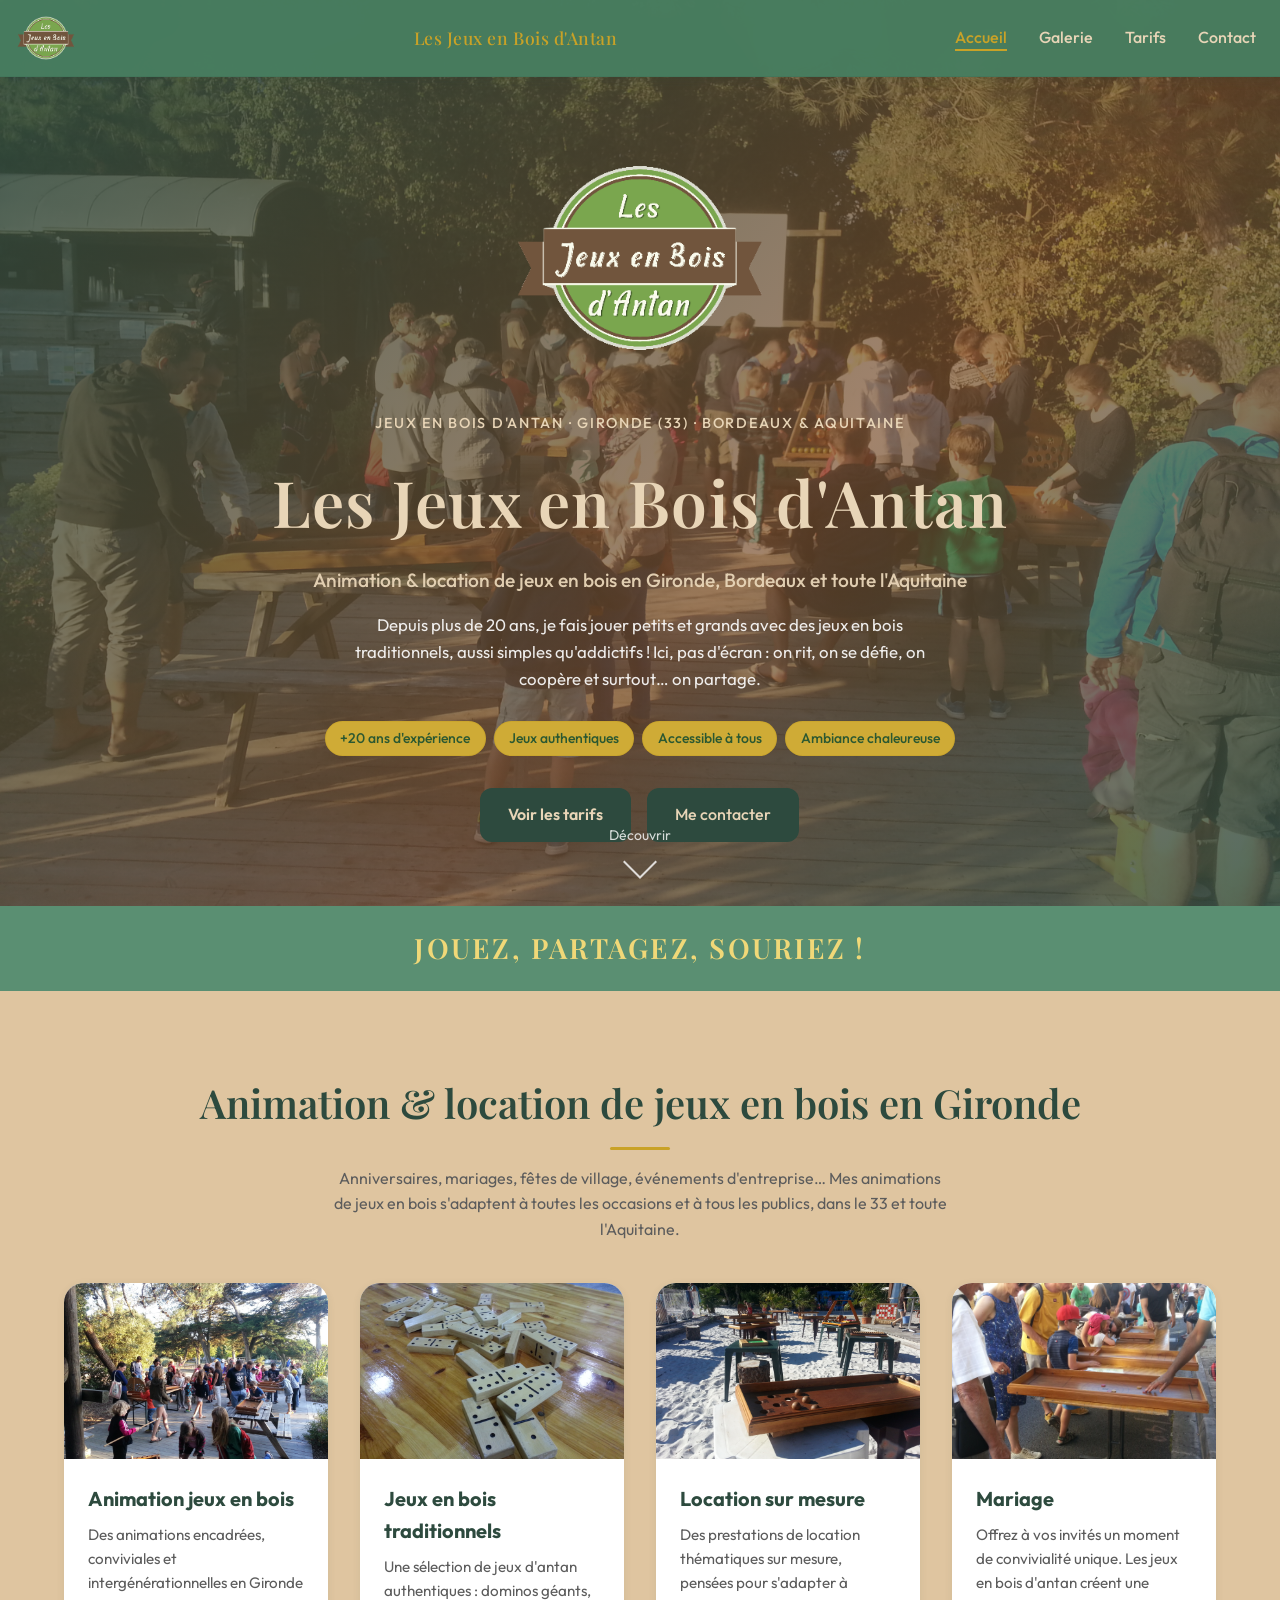
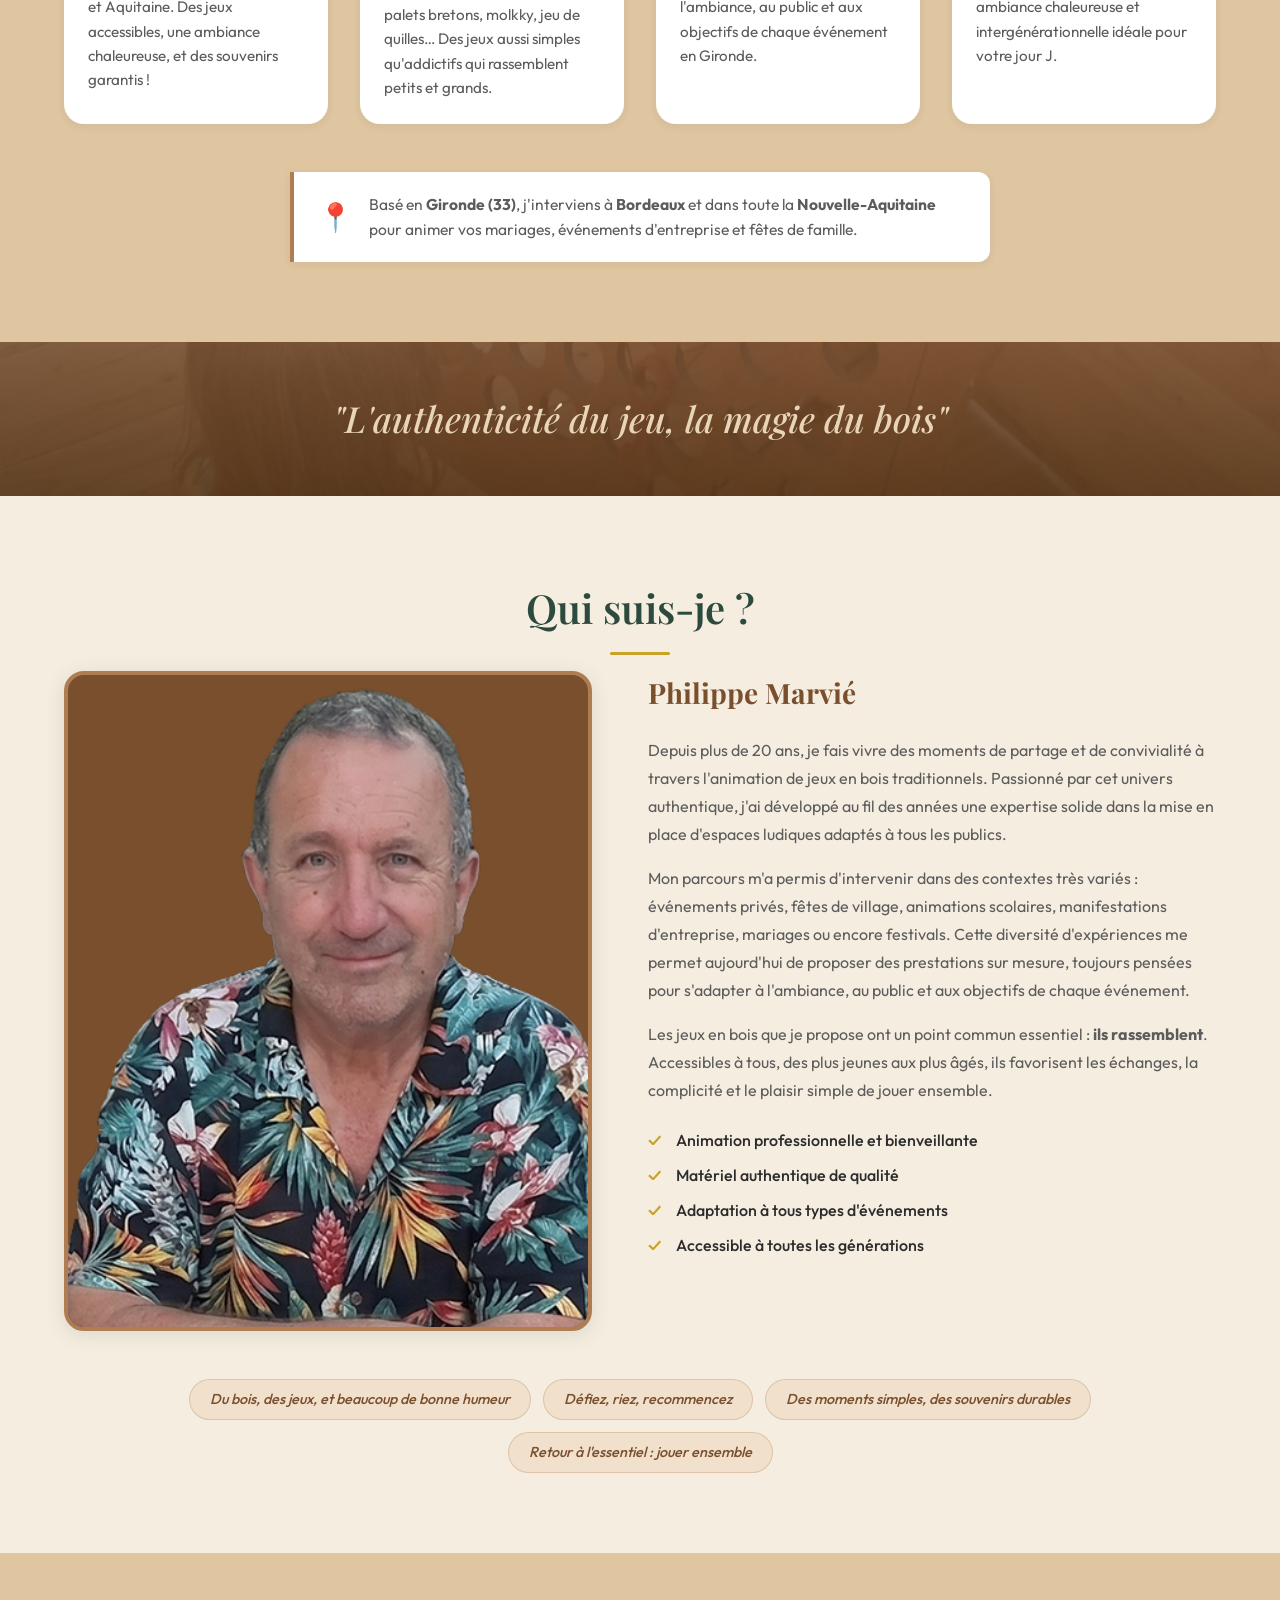
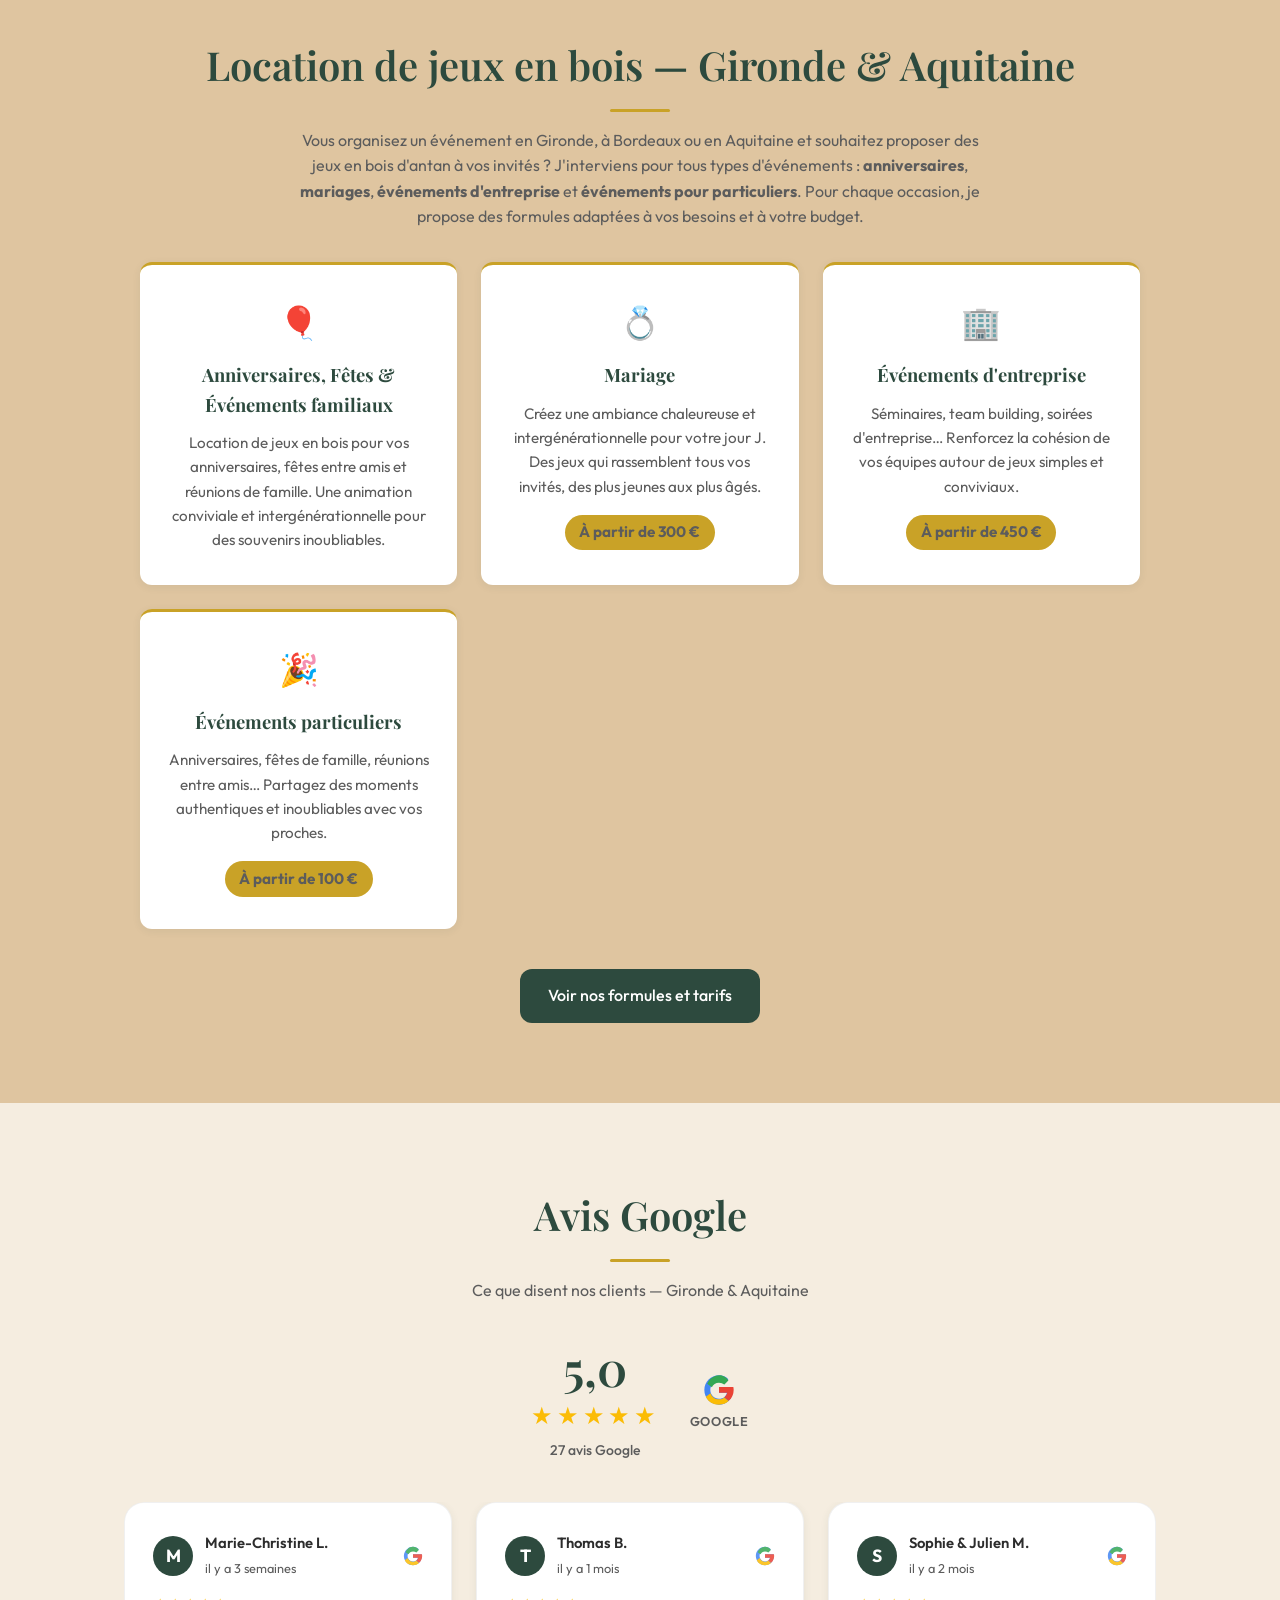
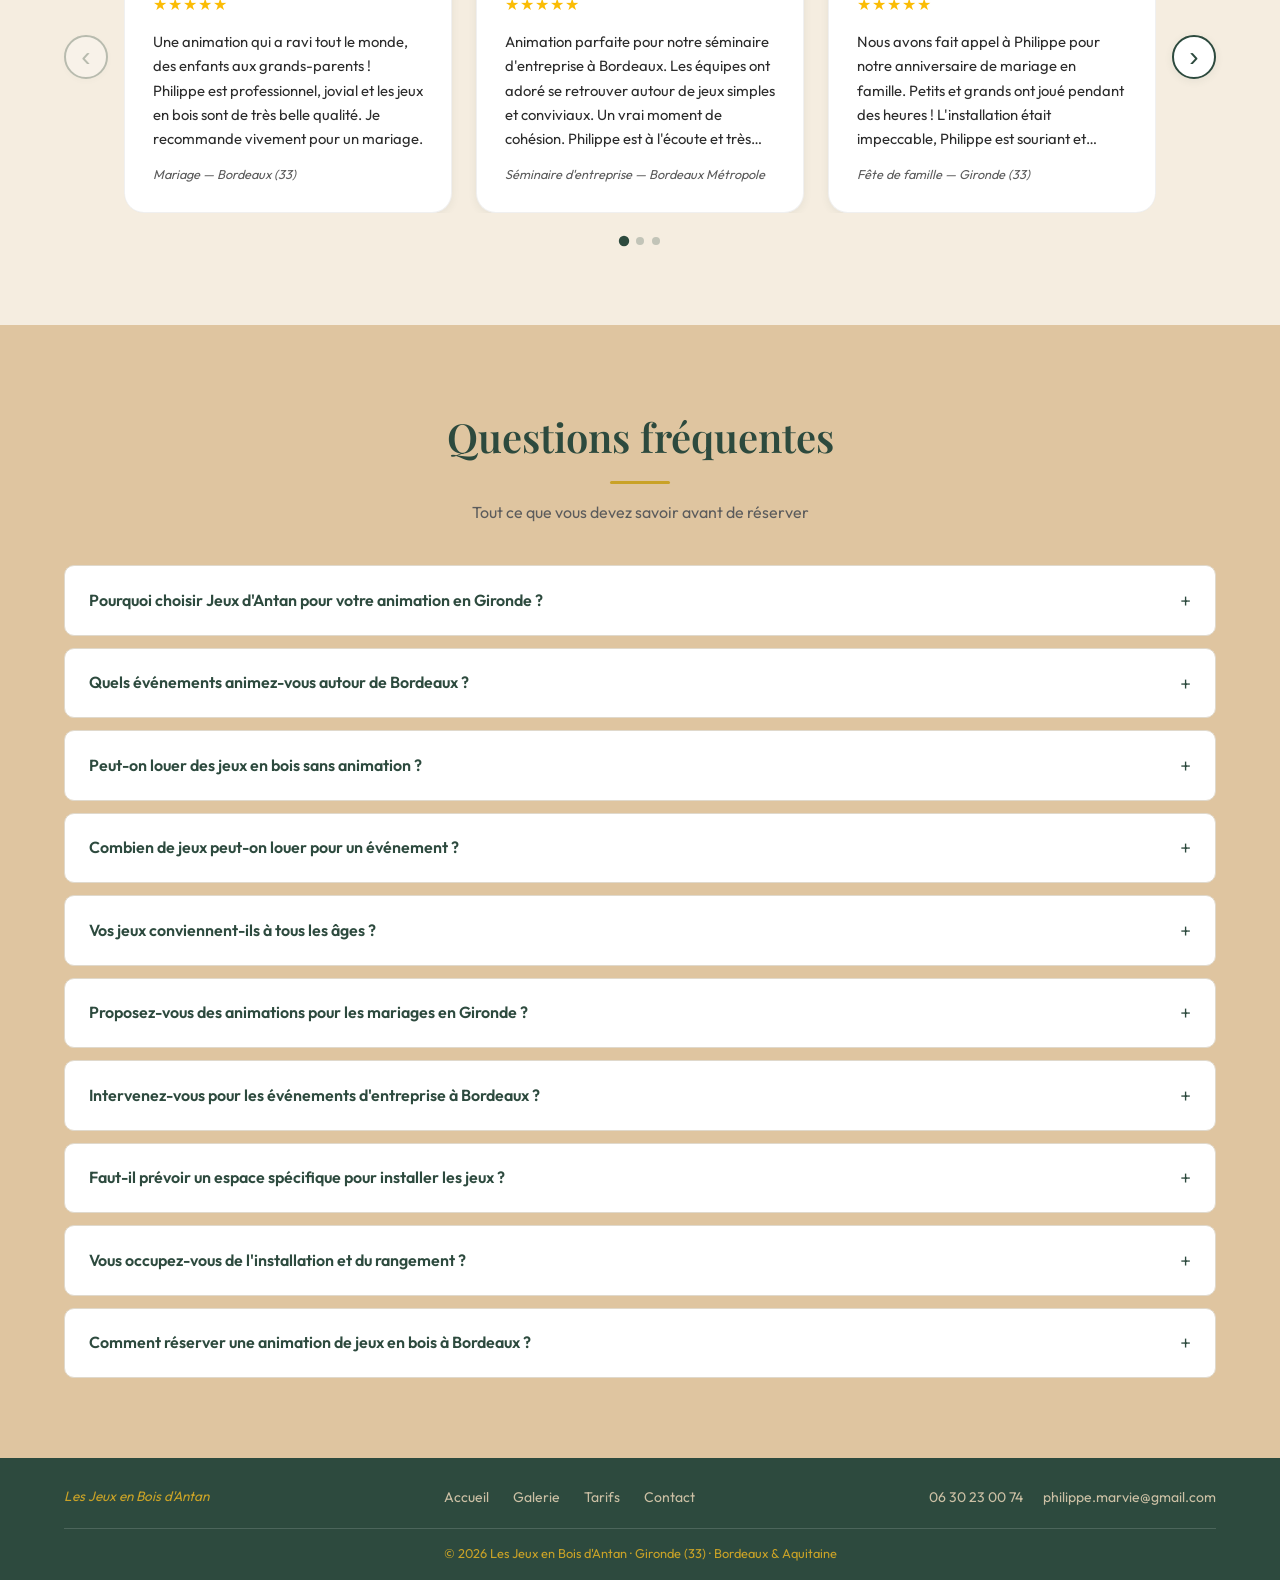
==== commit a9268a2b: "Ajout carte anniversaires/fêtes, prix sur cartes location, titre section mis à jour Co-Authored-By: " ====
--- a/index.html
+++ b/index.html
@@ -270,23 +270,31 @@
 
         <section id="location" class="section section-alt">
             <div class="container">
-                <h2 class="section-title">Location de jeux en bois en Gironde</h2>
-                <p class="location-intro">Vous organisez un événement en Gironde, à Bordeaux ou en Aquitaine et souhaitez proposer des jeux en bois d'antan à vos invités ? J'interviens pour tous types d'événements : <strong>mariages</strong>, <strong>événements d'entreprise</strong> et <strong>événements pour particuliers</strong>. Pour chaque occasion, je propose des formules adaptées à vos besoins et à votre budget.</p>
+                <h2 class="section-title">Location de jeux en bois — Gironde & Aquitaine</h2>
+                <p class="location-intro">Vous organisez un événement en Gironde, à Bordeaux ou en Aquitaine et souhaitez proposer des jeux en bois d'antan à vos invités ? J'interviens pour tous types d'événements : <strong>anniversaires</strong>, <strong>mariages</strong>, <strong>événements d'entreprise</strong> et <strong>événements pour particuliers</strong>. Pour chaque occasion, je propose des formules adaptées à vos besoins et à votre budget.</p>
                 <div class="location-grid">
+                    <div class="location-card">
+                        <div class="location-card-icon">🎈</div>
+                        <h4>Anniversaires, Fêtes & Événements familiaux</h4>
+                        <p>Location de jeux en bois pour vos anniversaires, fêtes entre amis et réunions de famille. Une animation conviviale et intergénérationnelle pour des souvenirs inoubliables.</p>
+                    </div>
                     <div class="location-card">
                         <div class="location-card-icon">💍</div>
                         <h4>Mariage</h4>
                         <p>Créez une ambiance chaleureuse et intergénérationnelle pour votre jour J. Des jeux qui rassemblent tous vos invités, des plus jeunes aux plus âgés.</p>
+                        <p class="location-card-price">À partir de 300&nbsp;€</p>
                     </div>
                     <div class="location-card">
                         <div class="location-card-icon">🏢</div>
                         <h4>Événements d'entreprise</h4>
                         <p>Séminaires, team building, soirées d'entreprise… Renforcez la cohésion de vos équipes autour de jeux simples et conviviaux.</p>
+                        <p class="location-card-price">À partir de 450&nbsp;€</p>
                     </div>
                     <div class="location-card">
                         <div class="location-card-icon">🎉</div>
                         <h4>Événements particuliers</h4>
                         <p>Anniversaires, fêtes de famille, réunions entre amis… Partagez des moments authentiques et inoubliables avec vos proches.</p>
+                        <p class="location-card-price">À partir de 100&nbsp;€</p>
                     </div>
                 </div>
                 <p class="location-cta"><a href="prix.html" class="btn btn-primary">Voir nos formules et tarifs</a></p>
--- a/css/style.css
+++ b/css/style.css
@@ -688,6 +688,17 @@
   font-size: 0.95rem;
 }
 
+.location-card-price {
+  display: inline-block;
+  margin-top: 1rem;
+  padding: 0.35rem 0.9rem;
+  background: var(--color-accent);
+  color: white;
+  font-weight: 700;
+  font-size: 0.95rem;
+  border-radius: 2rem;
+}
+
 .location-cta {
   text-align: center;
   margin-top: 1.5rem;
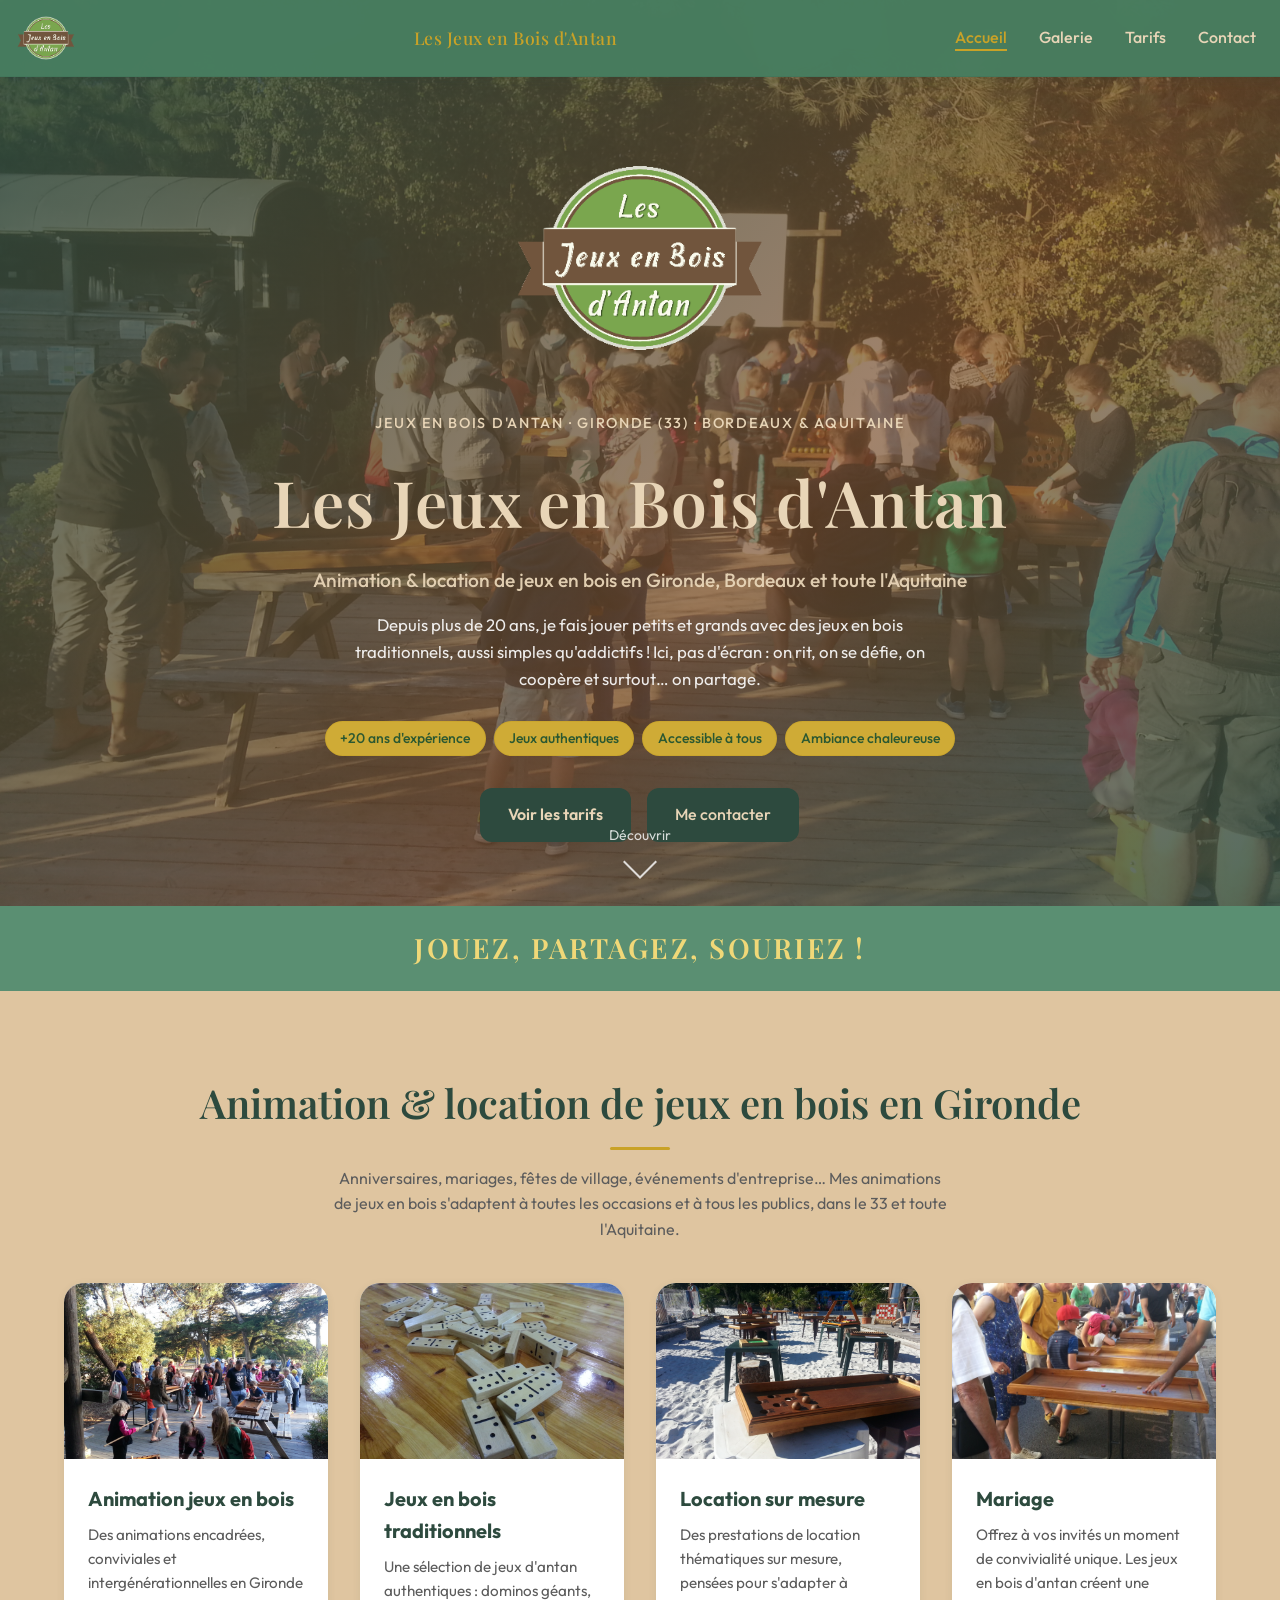
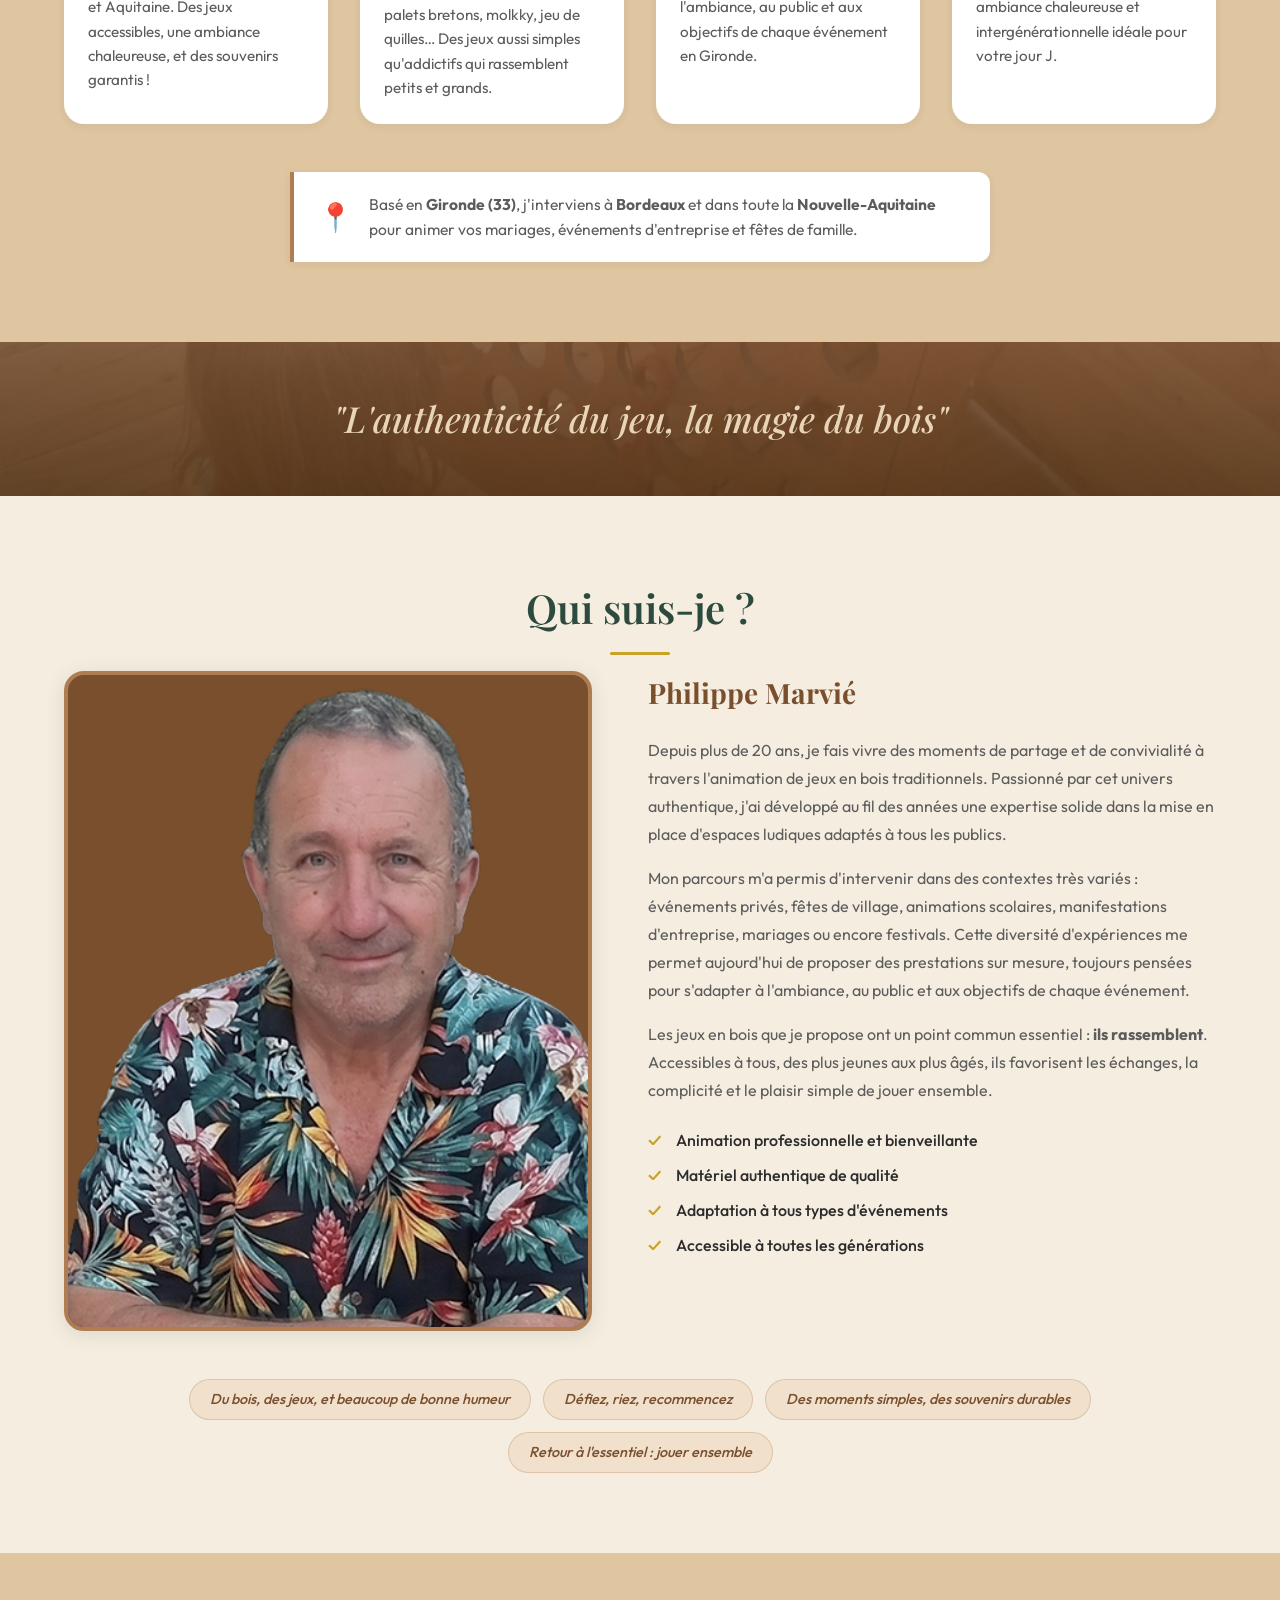
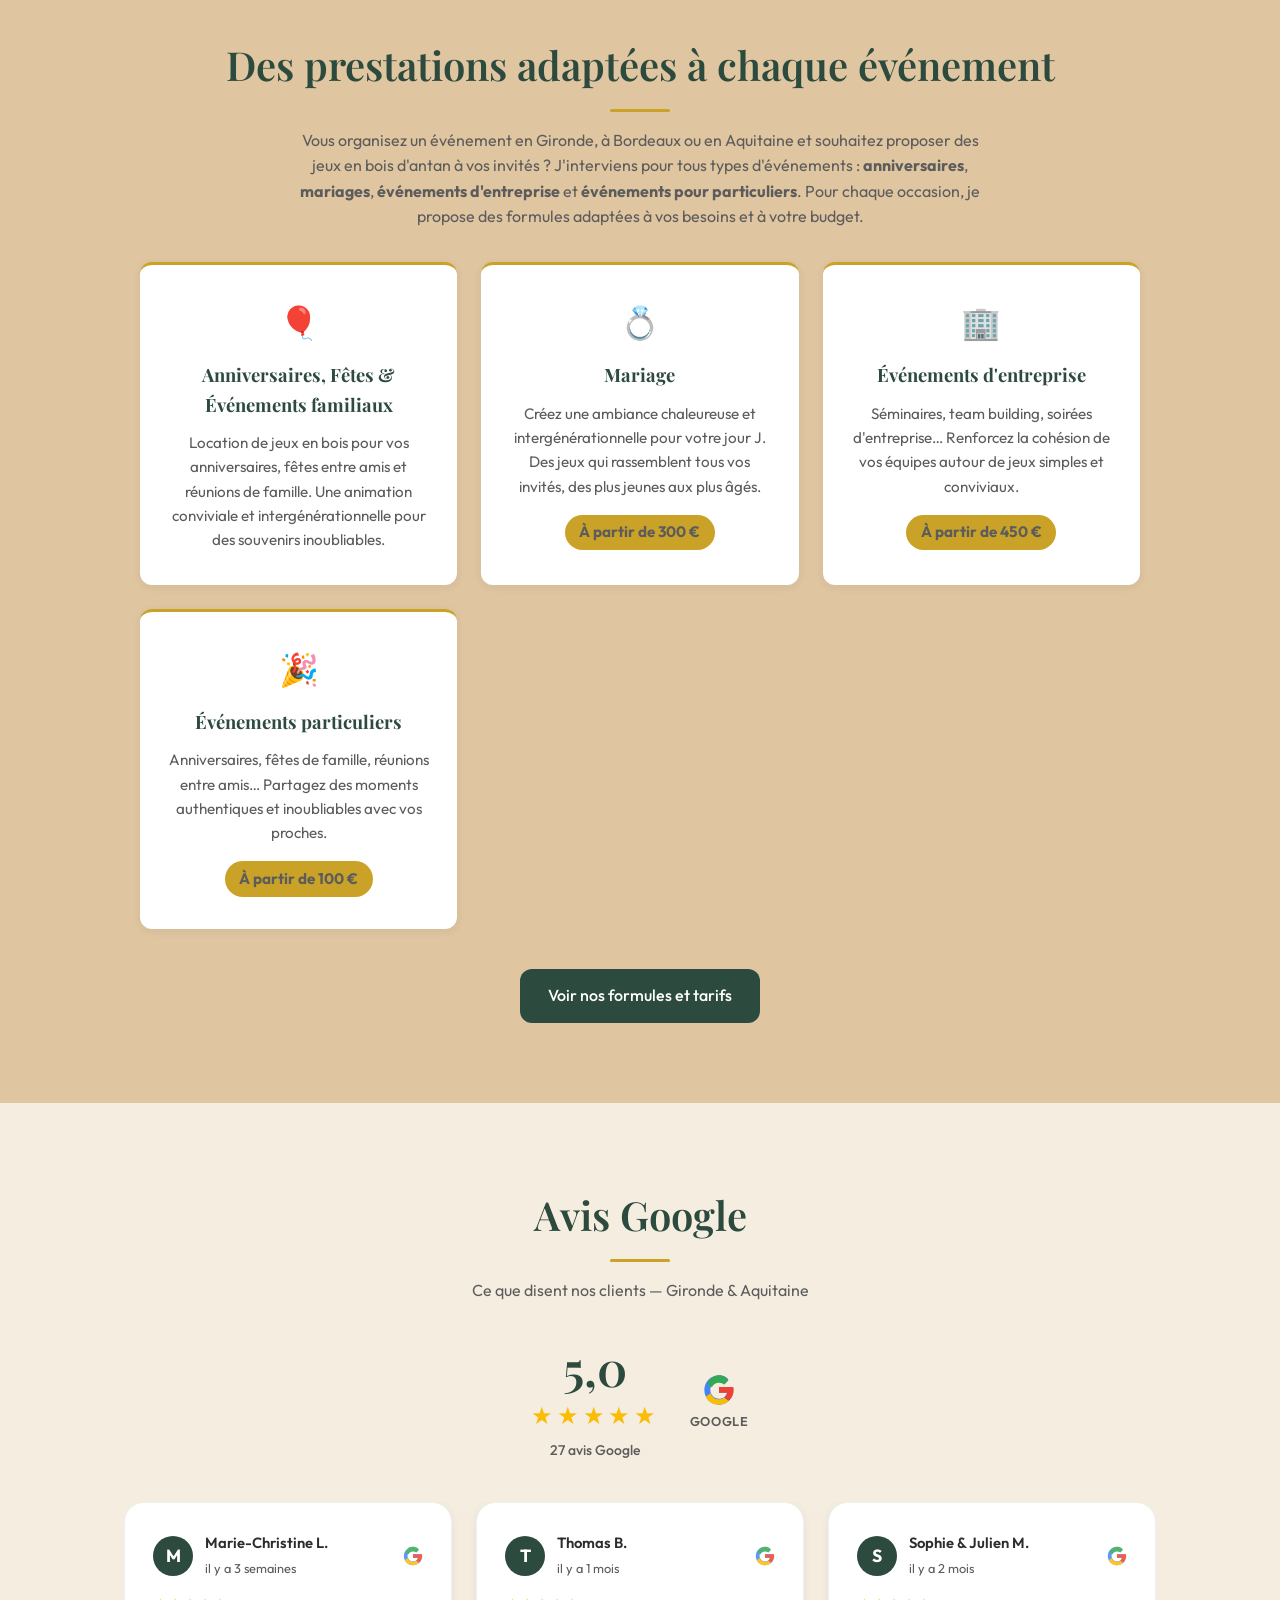
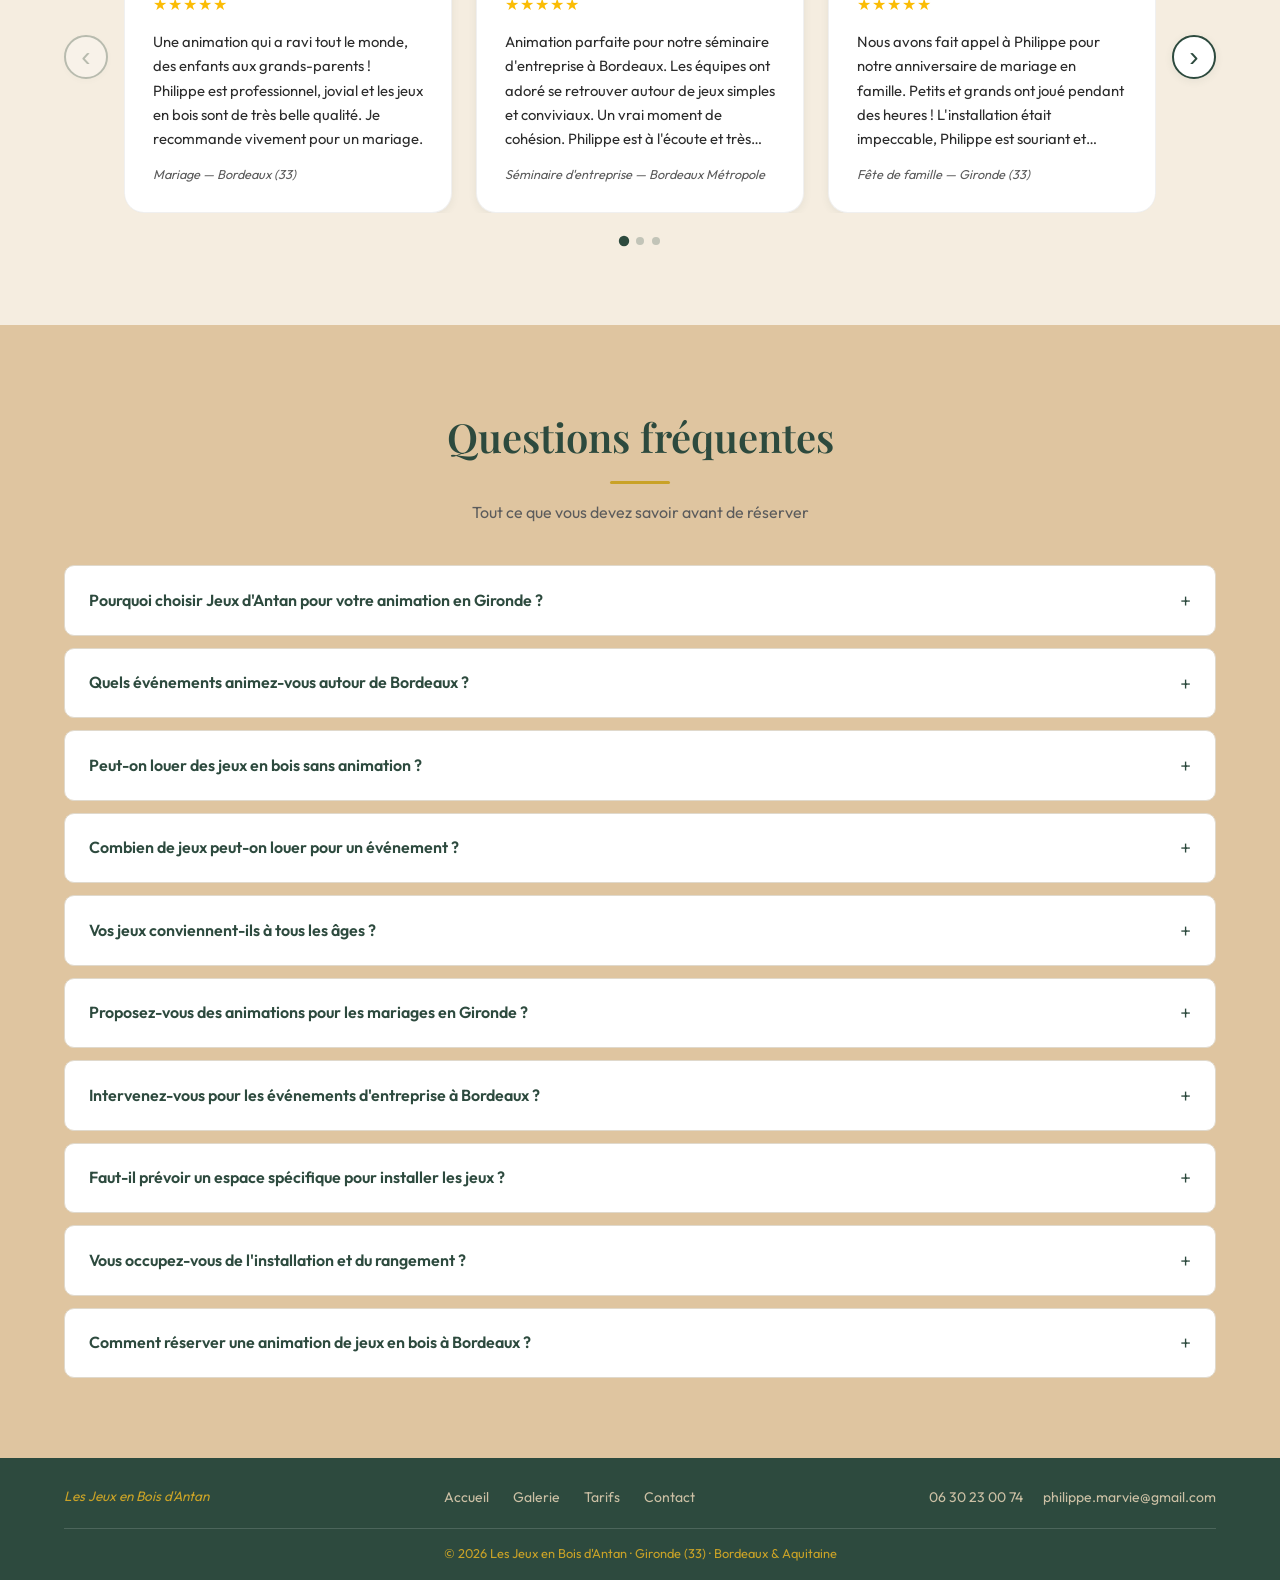
==== commit 6cdceeb2: "Reformulation titre section location : suppression redondance géographique Co-Authored-By: Claude So" ====
--- a/index.html
+++ b/index.html
@@ -270,7 +270,7 @@
 
         <section id="location" class="section section-alt">
             <div class="container">
-                <h2 class="section-title">Location de jeux en bois — Gironde & Aquitaine</h2>
+                <h2 class="section-title">Des prestations adaptées à chaque événement</h2>
                 <p class="location-intro">Vous organisez un événement en Gironde, à Bordeaux ou en Aquitaine et souhaitez proposer des jeux en bois d'antan à vos invités ? J'interviens pour tous types d'événements : <strong>anniversaires</strong>, <strong>mariages</strong>, <strong>événements d'entreprise</strong> et <strong>événements pour particuliers</strong>. Pour chaque occasion, je propose des formules adaptées à vos besoins et à votre budget.</p>
                 <div class="location-grid">
                     <div class="location-card">
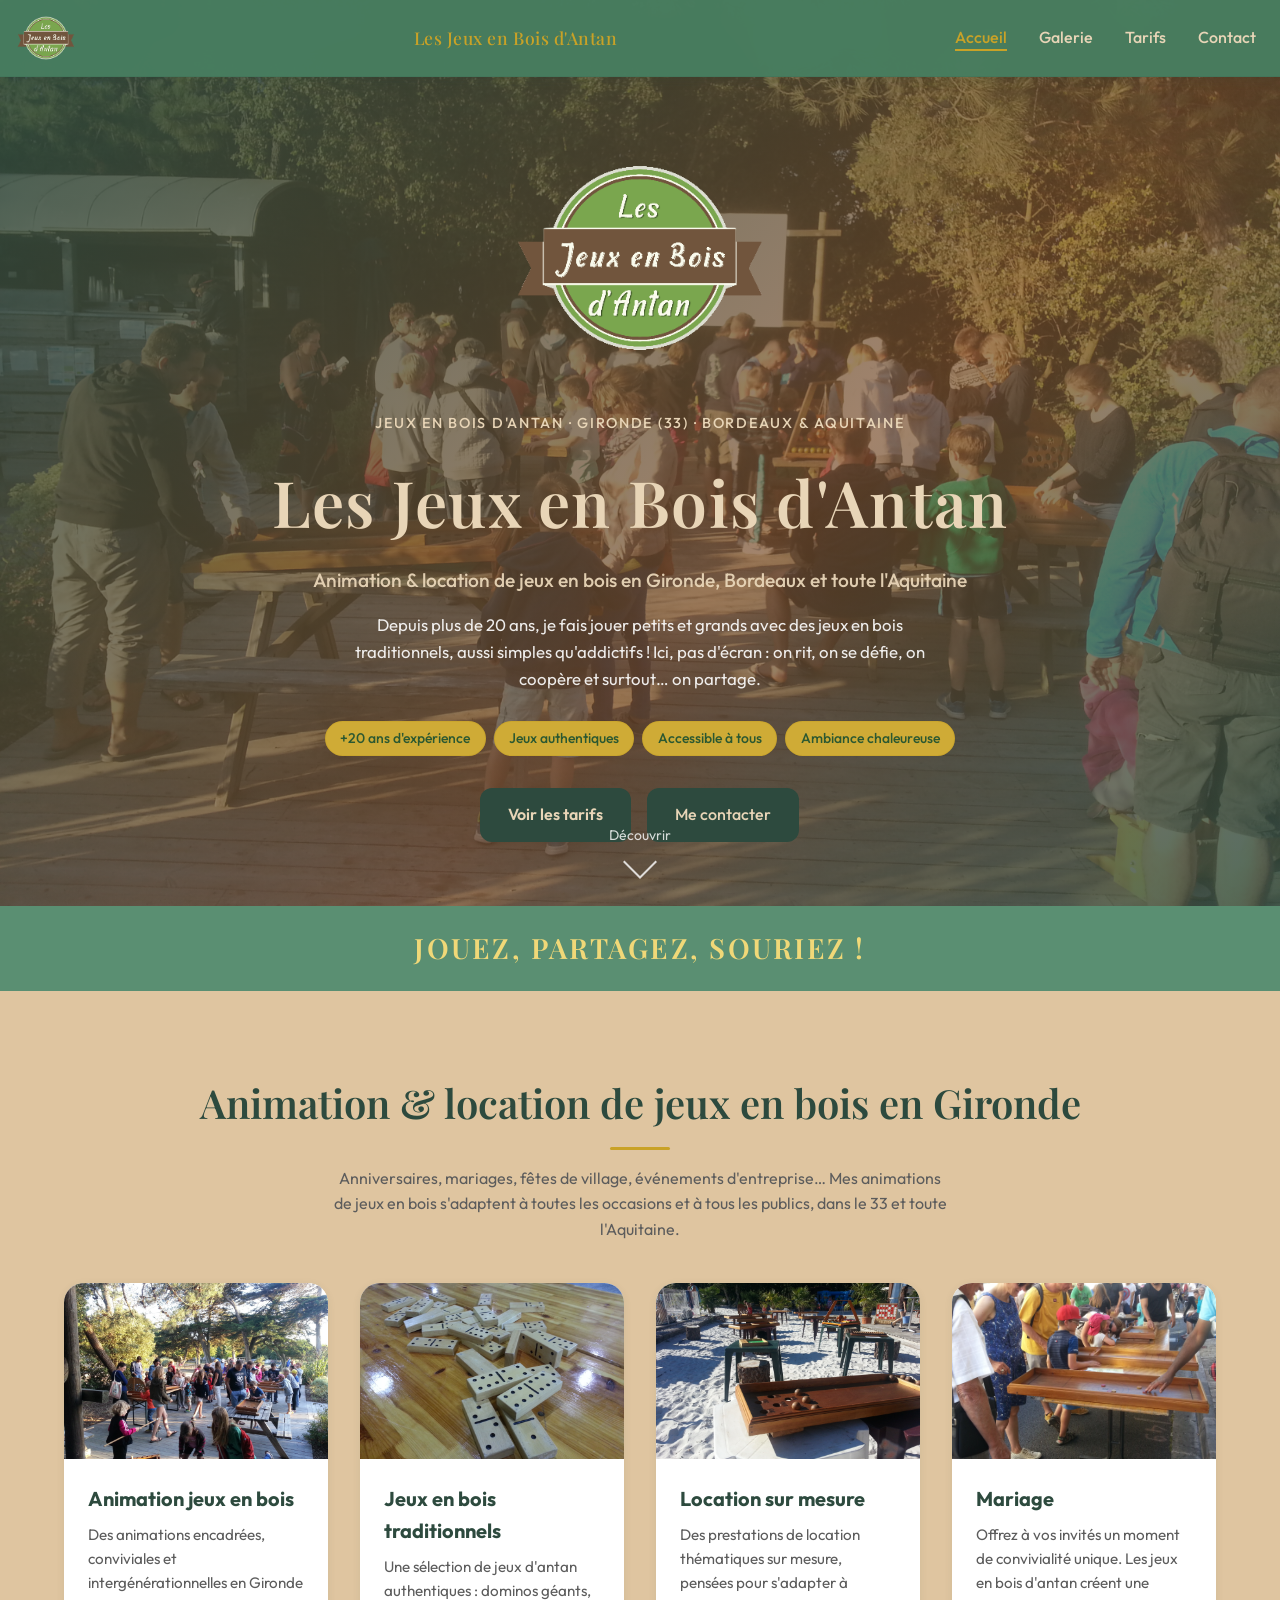
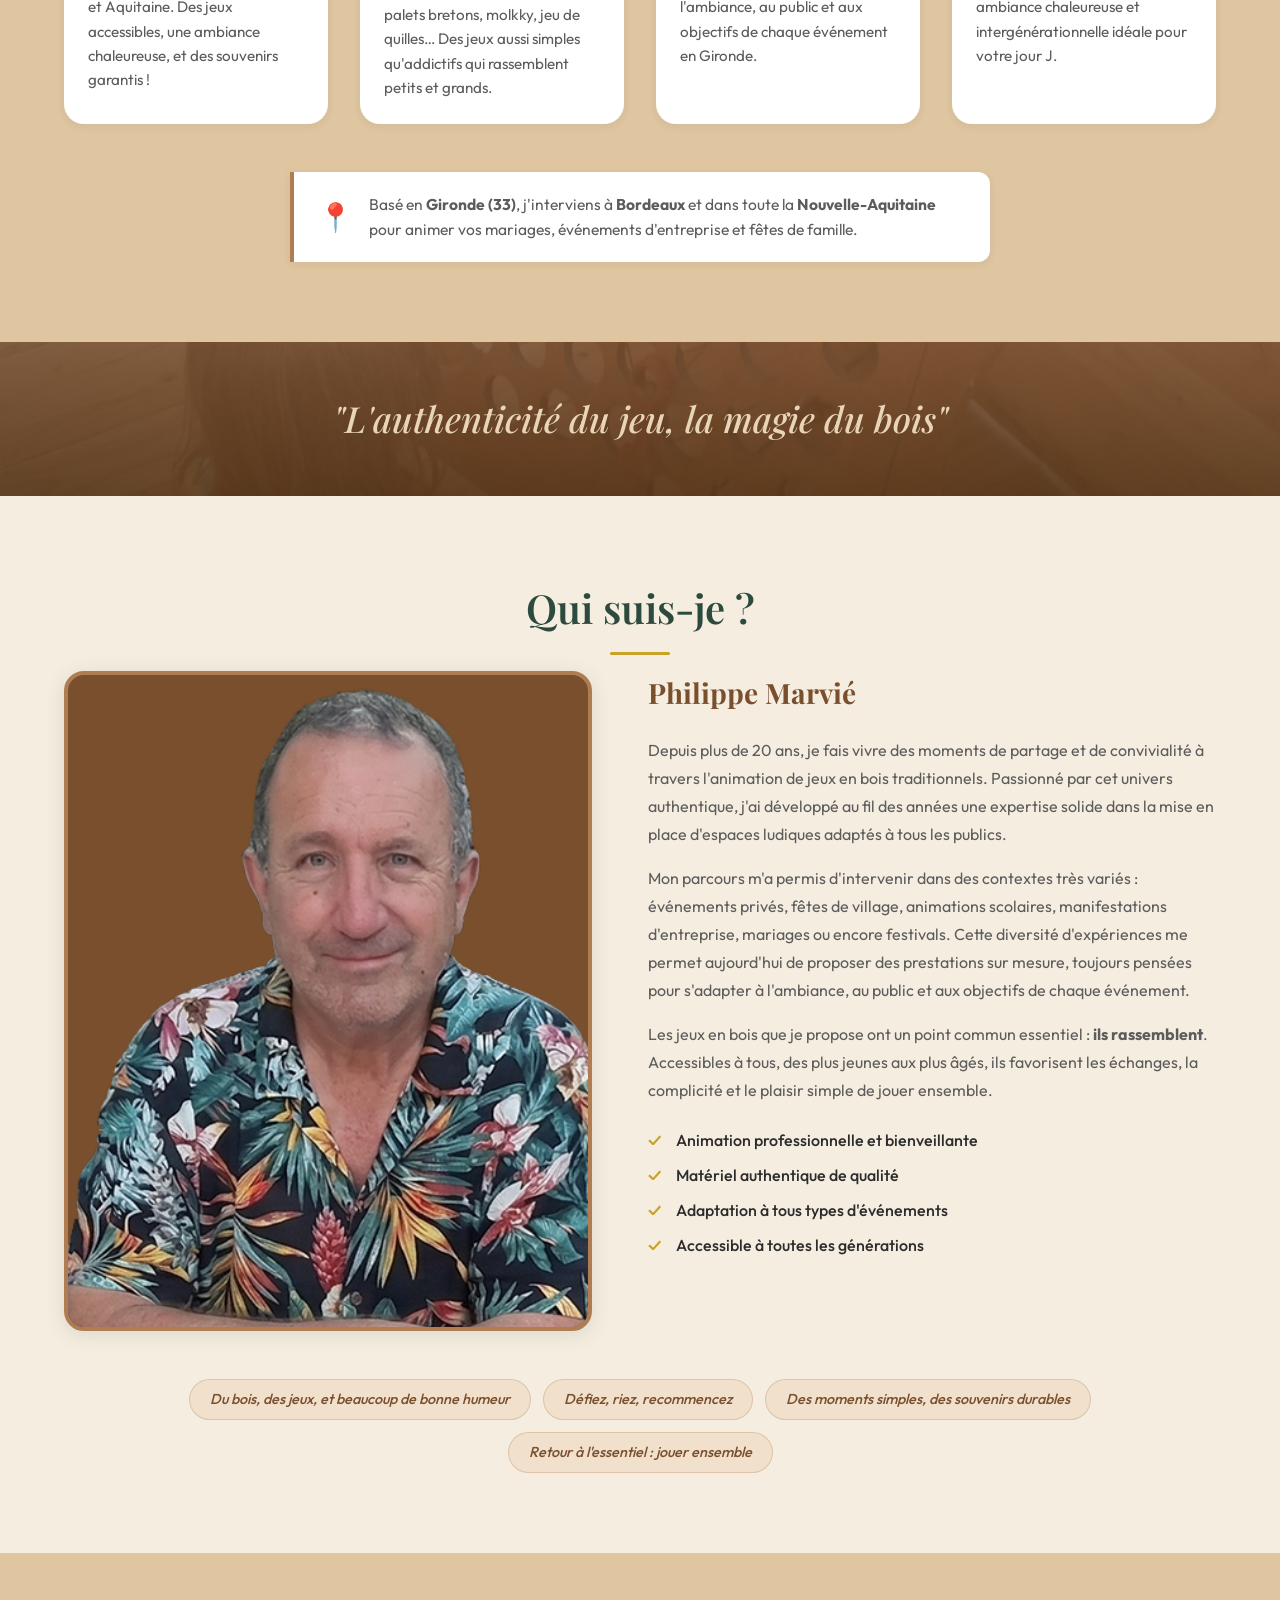
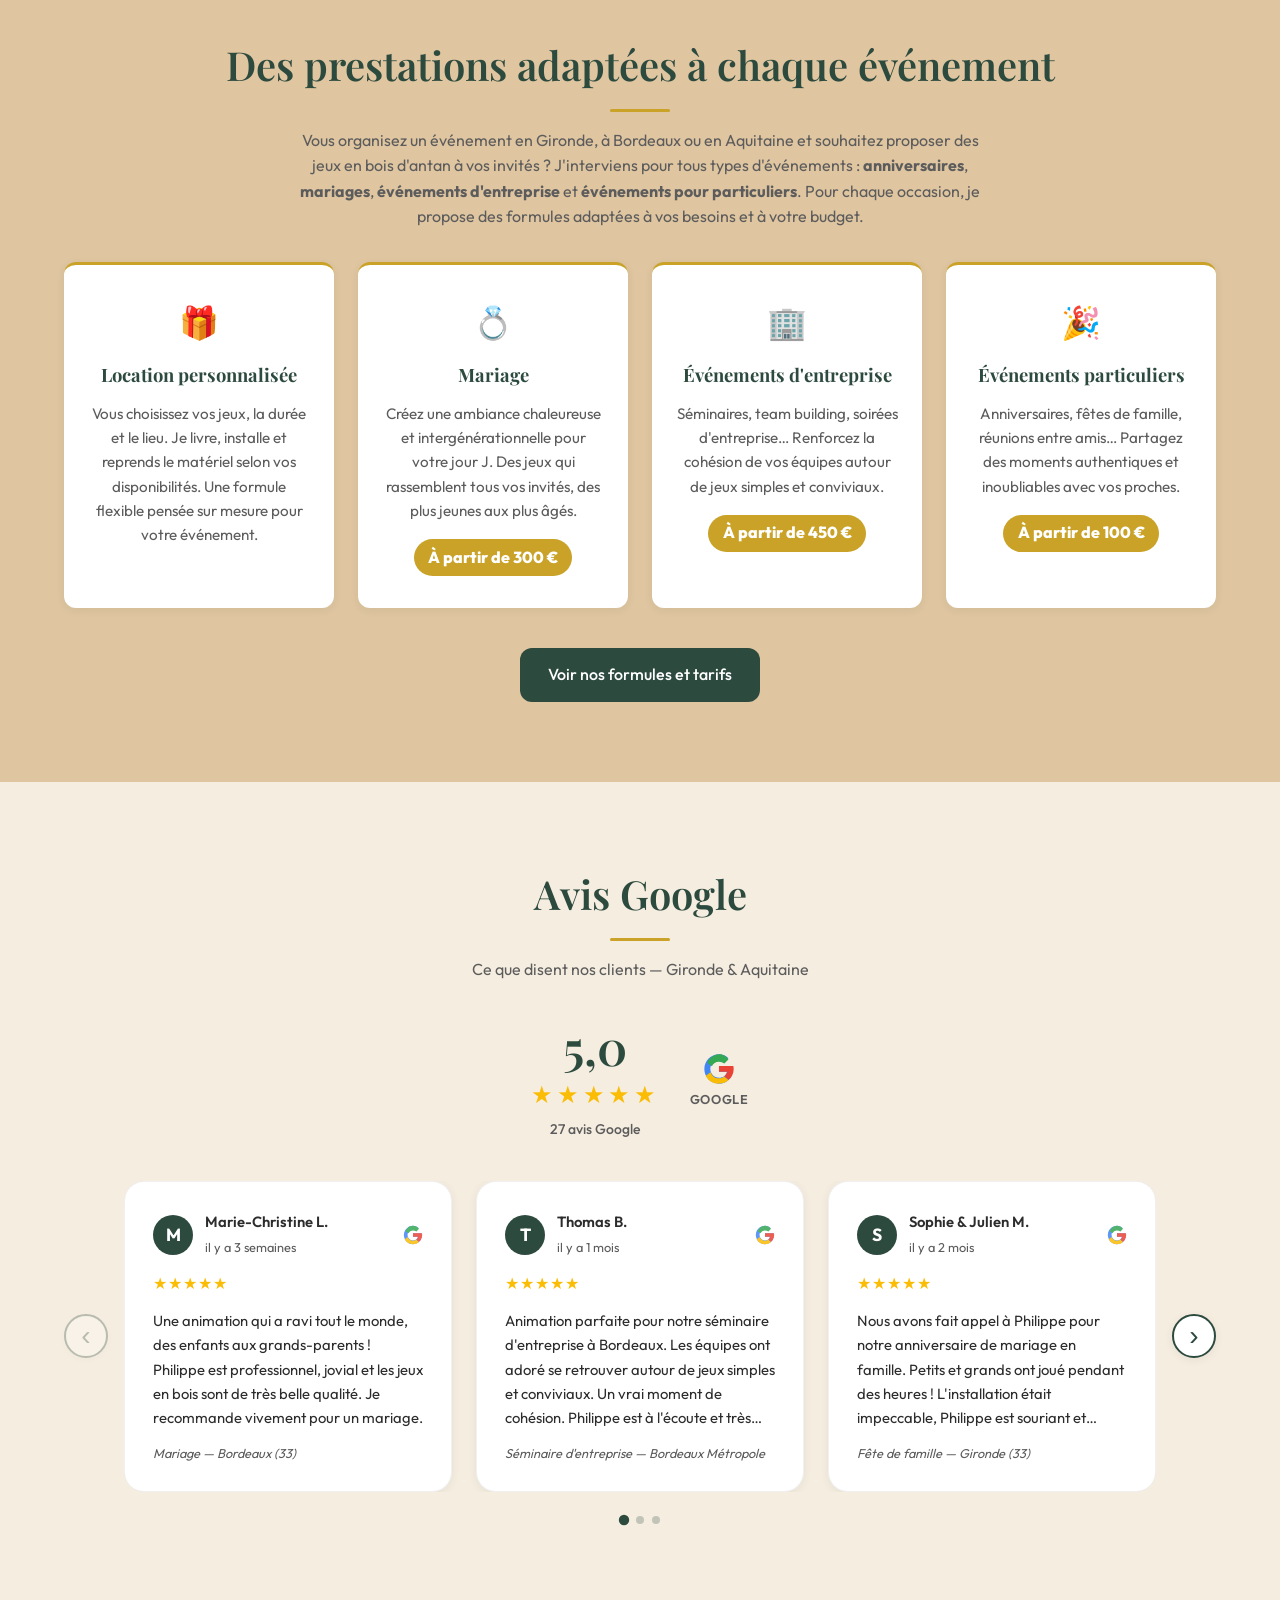
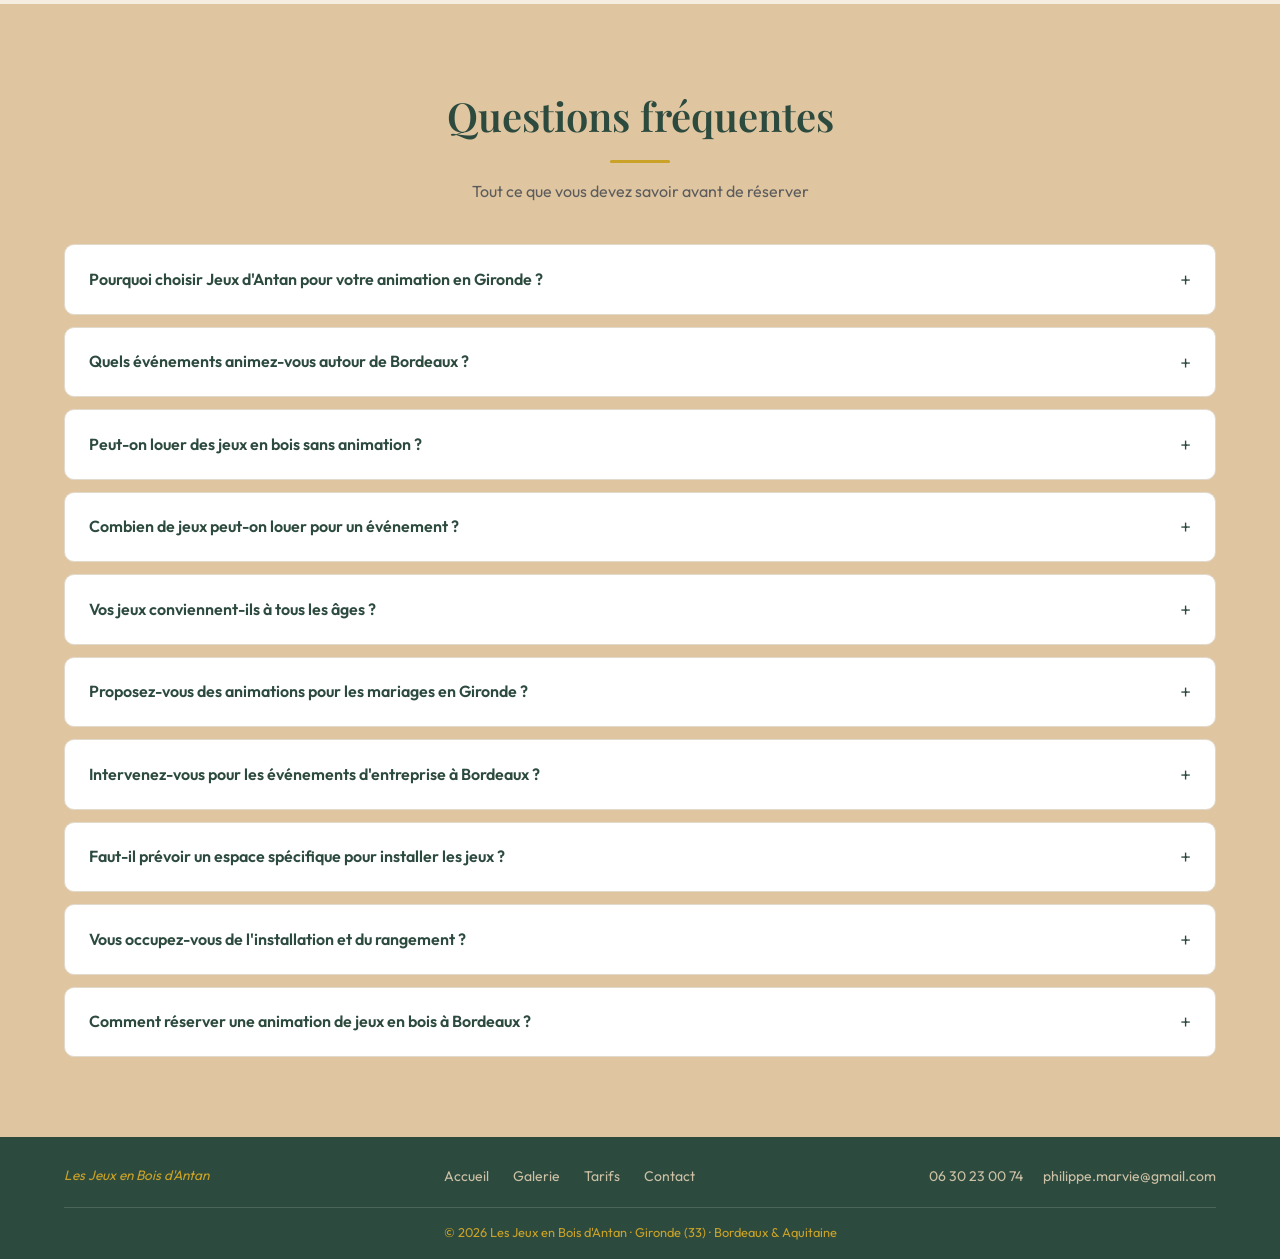
==== commit 95bd0d39: "Carte location personnalisée : index + page tarifs avec formules standard/premium Co-Authored-By: Cl" ====
--- a/index.html
+++ b/index.html
@@ -274,9 +274,9 @@
                 <p class="location-intro">Vous organisez un événement en Gironde, à Bordeaux ou en Aquitaine et souhaitez proposer des jeux en bois d'antan à vos invités ? J'interviens pour tous types d'événements : <strong>anniversaires</strong>, <strong>mariages</strong>, <strong>événements d'entreprise</strong> et <strong>événements pour particuliers</strong>. Pour chaque occasion, je propose des formules adaptées à vos besoins et à votre budget.</p>
                 <div class="location-grid">
                     <div class="location-card">
-                        <div class="location-card-icon">🎈</div>
-                        <h4>Anniversaires, Fêtes & Événements familiaux</h4>
-                        <p>Location de jeux en bois pour vos anniversaires, fêtes entre amis et réunions de famille. Une animation conviviale et intergénérationnelle pour des souvenirs inoubliables.</p>
+                        <div class="location-card-icon">🎁</div>
+                        <h4>Location personnalisée</h4>
+                        <p>Vous choisissez vos jeux, la durée et le lieu. Je livre, installe et reprends le matériel selon vos disponibilités. Une formule flexible pensée sur mesure pour votre événement.</p>
                     </div>
                     <div class="location-card">
                         <div class="location-card-icon">💍</div>
--- a/css/style.css
+++ b/css/style.css
@@ -648,10 +648,10 @@
 
 .location-grid {
   display: grid;
-  grid-template-columns: repeat(auto-fit, minmax(min(260px, 100%), 1fr));
+  grid-template-columns: repeat(4, 1fr);
   gap: 1.5rem;
   margin-bottom: 2.5rem;
-  max-width: 1000px;
+  max-width: 1200px;
   margin-left: auto;
   margin-right: auto;
 }
@@ -688,15 +688,16 @@
   font-size: 0.95rem;
 }
 
-.location-card-price {
+.location-card .location-card-price {
   display: inline-block;
   margin-top: 1rem;
   padding: 0.35rem 0.9rem;
   background: var(--color-accent);
   color: white;
-  font-weight: 700;
-  font-size: 0.95rem;
+  font-weight: 800;
+  font-size: 1rem;
   border-radius: 2rem;
+  white-space: nowrap;
 }
 
 .location-cta {
